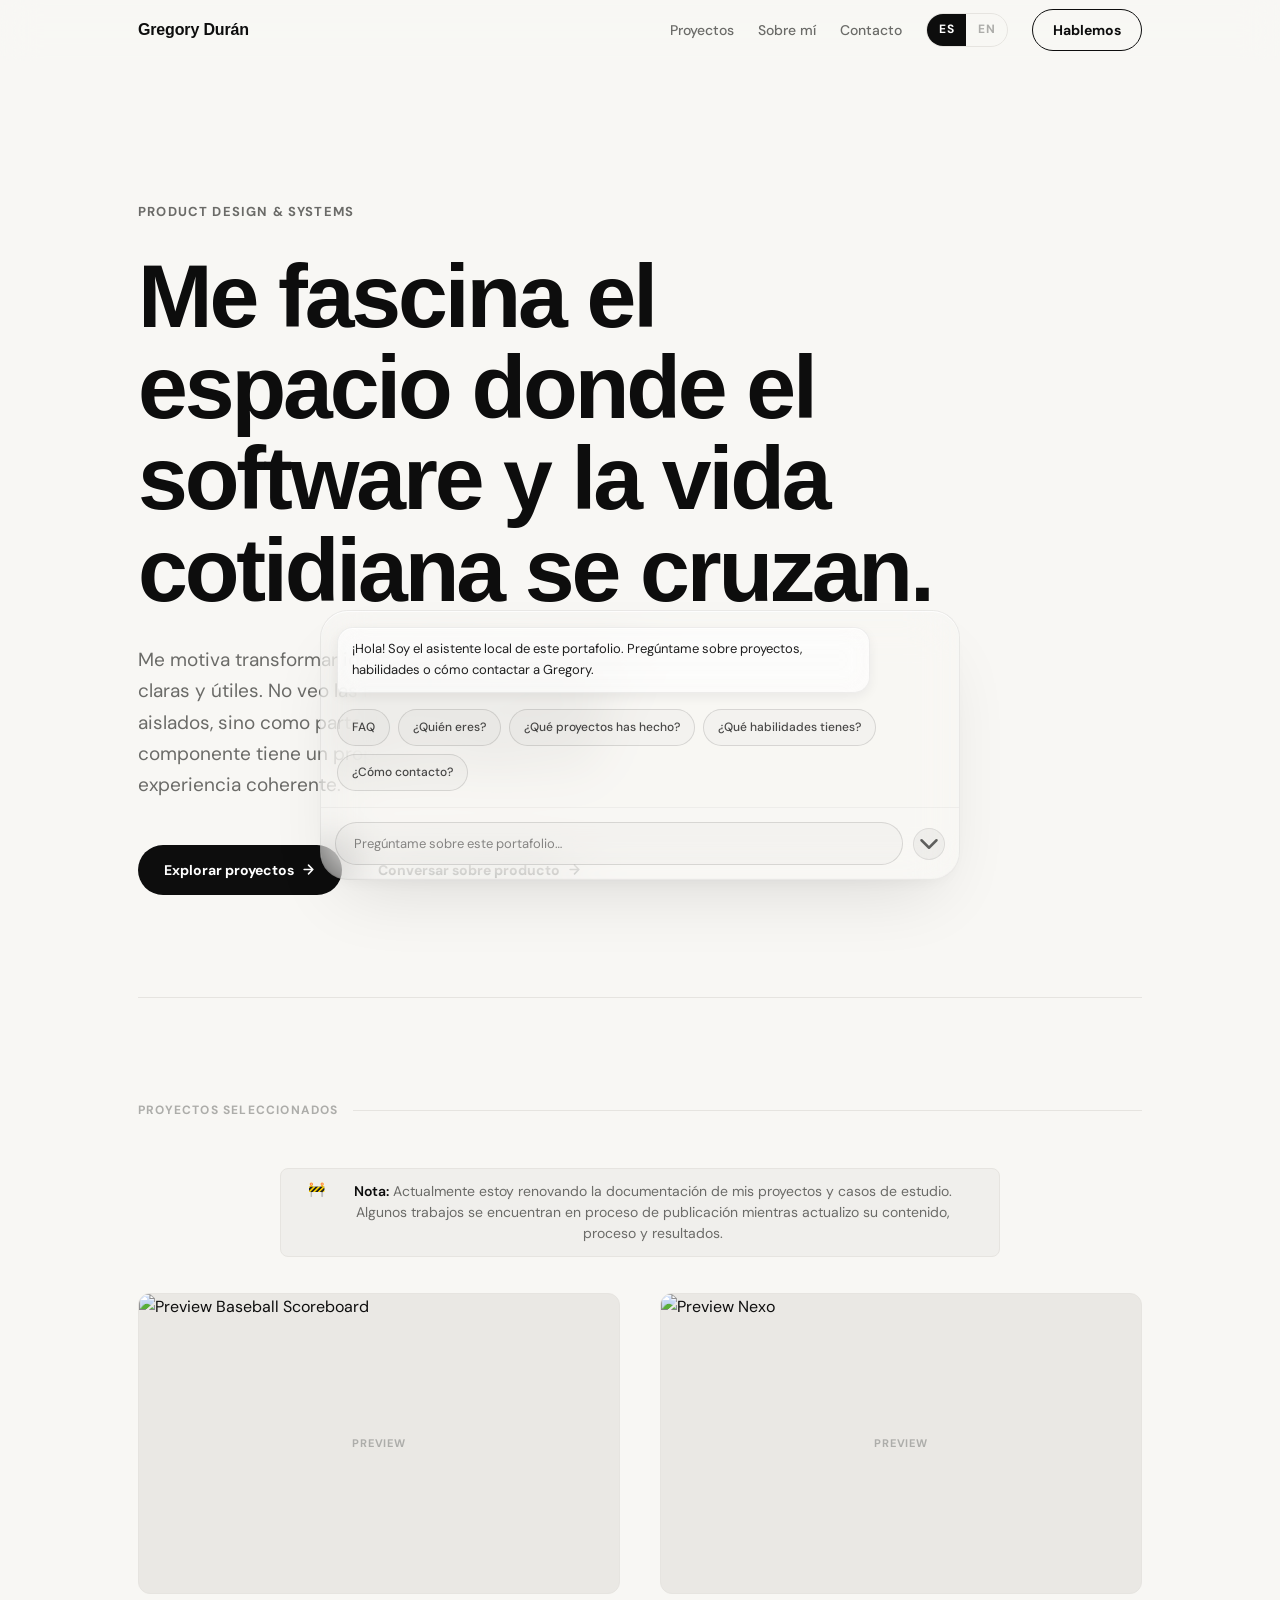
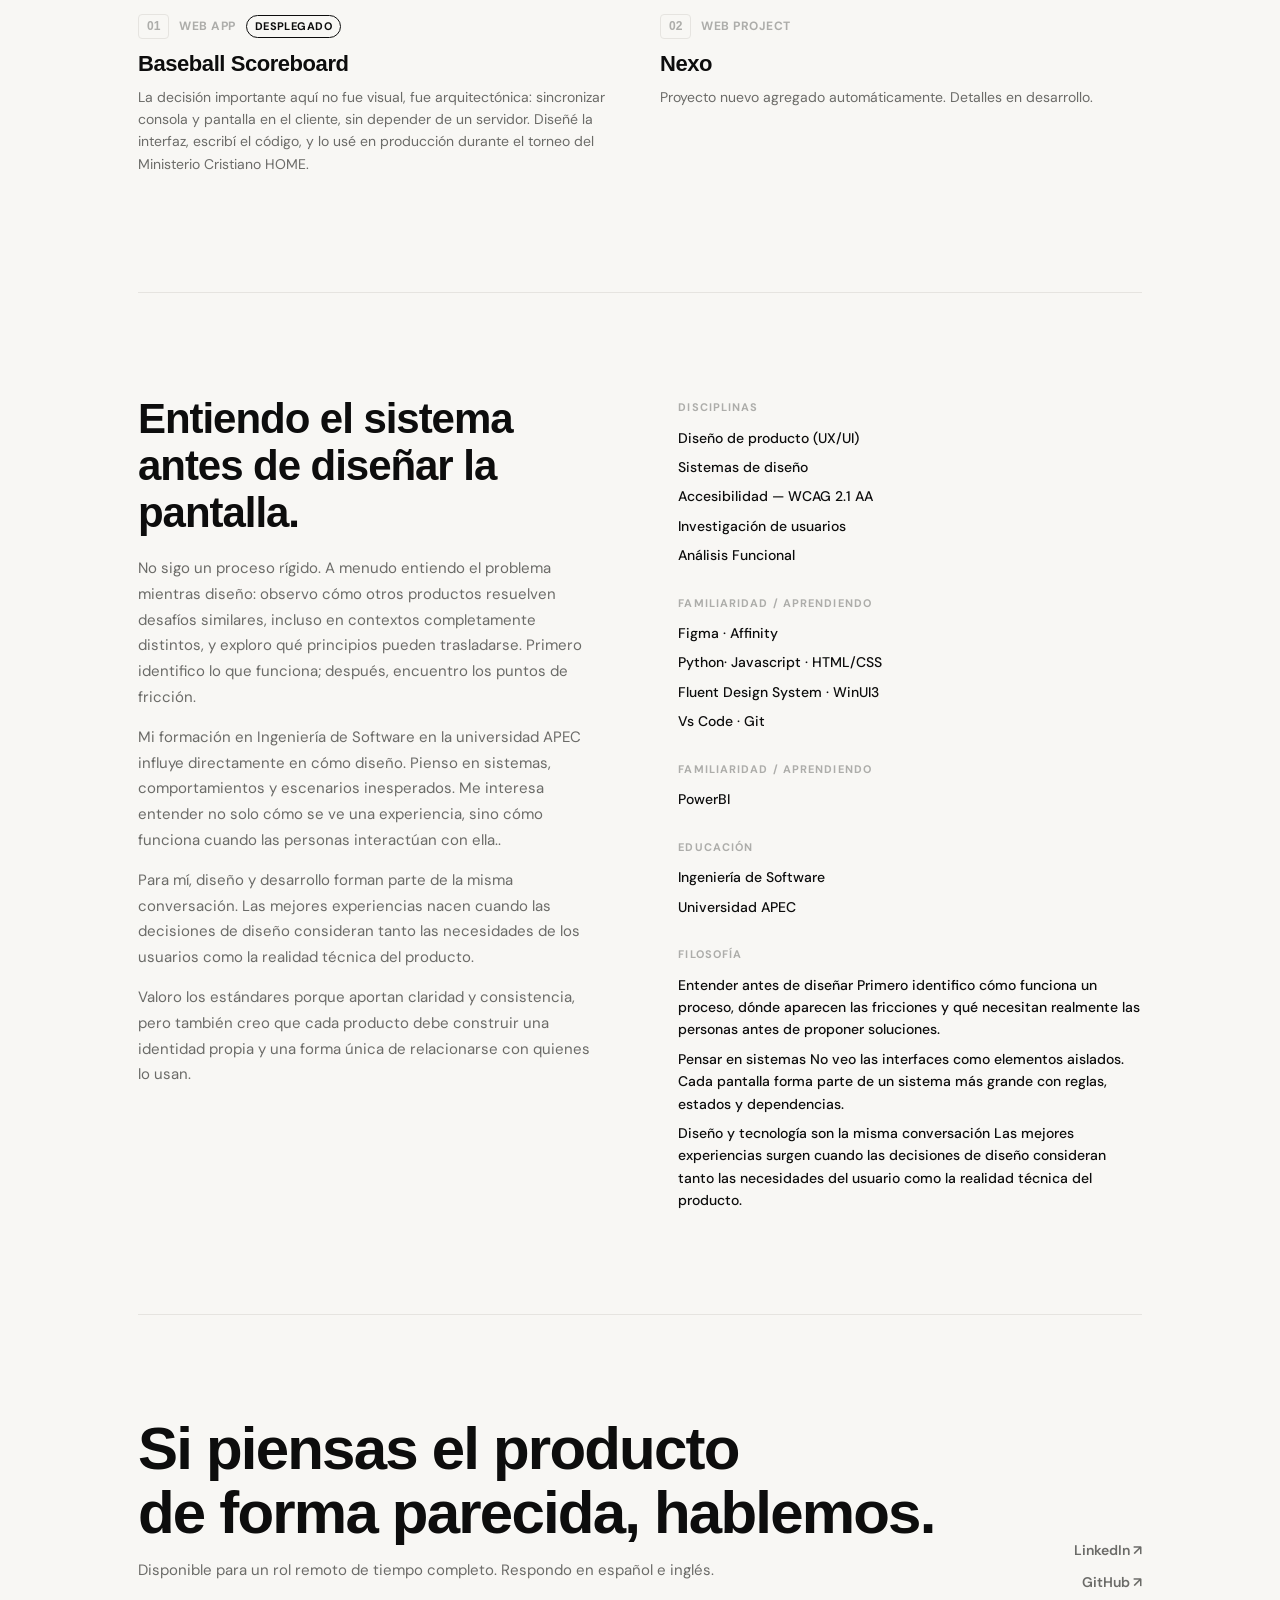
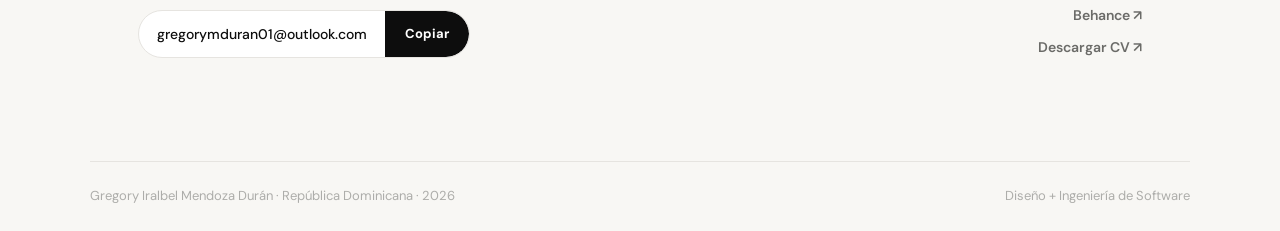
==== index.html @ b132752f "Add files via upload" ====
<!DOCTYPE html>
<html lang="es">

<head>
  <meta charset="UTF-8">
  <meta name="viewport" content="width=device-width, initial-scale=1.0">
  <title>Gregory Durán — Product Designer</title>
  <meta name="description"
    content="Product Designer con formación en Ingeniería de Software. Diseño aplicando lógica de ingeniería.">
  <link rel="preconnect" href="https://fonts.googleapis.com">
  <link rel="preconnect" href="https://fonts.gstatic.com" crossorigin>
  <link href="https://fonts.googleapis.com/css2?family=DM+Sans:wght@400;500&display=swap" rel="stylesheet">
  <link rel="stylesheet" href="https://api.fontshare.com/v2/css?f[]=satoshi@400,700,800,900&display=swap">
  <style>
    *,
    *::before,
    *::after {
      box-sizing: border-box;
      margin: 0;
      padding: 0
    }

    html {
      scroll-behavior: smooth
    }

    img,
    svg {
      display: block;
      max-width: 100%
    }

    button {
      font: inherit;
      cursor: pointer;
      background: none;
      border: none
    }

    a {
      color: inherit;
      text-decoration: none
    }

    ul {
      list-style: none
    }

    @media(prefers-reduced-motion:reduce) {
      * {
        animation-duration: .01ms !important;
        transition-duration: .01ms !important
      }

      html {
        scroll-behavior: auto
      }
    }

    :root {
      --bg: #F8F7F4;
      --surface: #FFFFFF;
      --ink: #0D0D0D;
      --ink-2: #6B6B68;
      --ink-3: #ADADAA;
      --line: #E6E4E0;
      --ease: 240ms cubic-bezier(.16, 1, .3, 1);
    }

    body {
      background: var(--bg);
      color: var(--ink);
      font-family: 'DM Sans', sans-serif;
      font-size: 16px;
      line-height: 1.6;
      -webkit-font-smoothing: antialiased;
    }

    .g {
      max-width: 1100px;
      margin: 0 auto;
      padding: 0 48px
    }

    @media(max-width:860px) {
      .g {
        padding: 0 28px
      }
    }

    @media(max-width:540px) {
      .g {
        padding: 0 20px
      }
    }

    .skip {
      position: absolute;
      left: -999px;
      top: 0;
      background: var(--ink);
      color: #fff;
      padding: 12px 20px;
      font-weight: 700;
      z-index: 200
    }

    .skip:focus {
      left: 0
    }

    a:focus-visible,
    button:focus-visible {
      outline: 2px solid var(--ink);
      outline-offset: 3px;
      border-radius: 4px
    }

    /* ── Nav ─────────────────────────────── */
    .nav {
      position: sticky;
      top: 0;
      z-index: 100;
      border-bottom: 1px solid transparent;
      background: rgba(248, 247, 244, .88);
      backdrop-filter: blur(18px);
      -webkit-backdrop-filter: blur(18px);
      transition: border-color var(--ease);
    }

    .nav.is-scrolled {
      border-color: var(--line)
    }

    .nav-row {
      height: 60px;
      display: flex;
      align-items: center;
      justify-content: space-between
    }

    .nav-name {
      font-family: 'Satoshi', sans-serif;
      font-weight: 900;
      font-size: 16px;
      letter-spacing: -.01em
    }

    .nav-right {
      display: flex;
      align-items: center;
      gap: 24px
    }

    .nav-links {
      display: flex;
      gap: 24px
    }

    .nav-links a {
      font-size: 14px;
      font-weight: 500;
      color: var(--ink-2);
      transition: color var(--ease)
    }

    .nav-links a:hover {
      color: var(--ink)
    }

    /* Lang toggle */
    .lang-toggle {
      display: flex;
      align-items: center;
      border: 1.5px solid var(--line);
      border-radius: 99px;
      overflow: hidden;
      height: 34px;
      flex-shrink: 0;
    }

    .lang-toggle button {
      height: 100%;
      padding: 0 12px;
      font-size: 12px;
      font-weight: 700;
      letter-spacing: .04em;
      color: var(--ink-3);
      transition: background var(--ease), color var(--ease);
      border-radius: 0;
    }

    .lang-toggle button.active {
      background: var(--ink);
      color: #fff;
    }

    .lang-toggle button:not(.active):hover {
      color: var(--ink)
    }

    .nav-contact {
      font-size: 14px;
      font-weight: 700;
      padding: 9px 20px;
      border: 1.5px solid var(--ink);
      border-radius: 99px;
      transition: background var(--ease), color var(--ease);
      white-space: nowrap;
    }

    .nav-contact:hover {
      background: var(--ink);
      color: #fff
    }

    .nav-burger {
      display: none;
      width: 40px;
      height: 40px;
      align-items: center;
      justify-content: center;
      border-radius: 8px
    }

    .m-menu {
      display: none;
      position: fixed;
      inset: 60px 0 0;
      background: var(--bg);
      z-index: 99;
      padding: 32px 20px
    }

    .m-menu.open {
      display: block
    }

    .m-menu a {
      display: block;
      font-family: 'Satoshi', sans-serif;
      font-size: 28px;
      font-weight: 800;
      padding: 14px 0;
      border-bottom: 1px solid var(--line);
      color: var(--ink)
    }

    .m-menu .nav-contact {
      display: inline-flex;
      margin-top: 28px;
      font-size: 15px;
      padding: 13px 28px
    }

    .m-menu .lang-toggle {
      margin-top: 24px;
      height: 42px
    }

    .m-menu .lang-toggle button {
      font-size: 14px;
      padding: 0 18px
    }

    @media(max-width:680px) {

      .nav-links,
      .nav-contact {
        display: none
      }

      .nav-right .lang-toggle {
        display: none
      }

      .nav-burger {
        display: flex
      }
    }

    /* ── Hero ─────────────────────────────── */
    .hero {
      padding: clamp(72px, 11vw, 148px) 0 clamp(56px, 8vw, 112px);
      border-bottom: 1px solid var(--line)
    }

    .hero-tag {
      font-size: 13px;
      font-weight: 700;
      letter-spacing: .09em;
      text-transform: uppercase;
      color: var(--ink-2);
      margin-bottom: 28px
    }

    .portfolio-note {
      display: flex;
      align-items: flex-start;
      justify-content: center;
      gap: 8px;
      width: min(100%, 720px);
      margin: 28px auto 36px;
      padding: 12px 14px;
      border: 1px solid var(--line);
      border-radius: 8px;
      background: rgba(13, 13, 13, 0.03);
      color: var(--ink-2);
      font-size: 14px;
      line-height: 1.5;
      text-align: center;
    }

    .portfolio-note .note-icon {
      flex-shrink: 0;
      margin-top: 1px;
      line-height: 1;
    }

    .portfolio-note > span:last-child {
      max-width: 640px;
    }

    .portfolio-note strong {
      font-weight: 600;
      color: var(--ink);
    }

    .hero h1 {
      font-family: 'Satoshi', sans-serif;
      font-size: clamp(44px, 7vw, 92px);
      font-weight: 900;
      letter-spacing: -.035em;
      line-height: 1.02;
      max-width: 16ch;
      margin-bottom: 28px;
    }

    .hero-desc {
      font-size: clamp(16px, 1.7vw, 19px);
      color: var(--ink-2);
      max-width: 520px;
      line-height: 1.65;
      margin-bottom: 44px
    }

    .hero-btns {
      display: flex;
      gap: 14px;
      flex-wrap: wrap;
      align-items: center
    }

    .btn-fill {
      display: inline-flex;
      align-items: center;
      gap: 7px;
      height: 50px;
      padding: 0 26px;
      border-radius: 99px;
      background: var(--ink);
      color: #fff;
      font-weight: 700;
      font-size: 14px;
      transition: opacity var(--ease), transform var(--ease);
    }

    .btn-fill:hover {
      opacity: .82;
      transform: translateY(-1px)
    }

    .btn-line {
      display: inline-flex;
      align-items: center;
      gap: 7px;
      height: 50px;
      padding: 0 22px;
      border-radius: 99px;
      font-weight: 700;
      font-size: 14px;
      color: var(--ink-2);
      transition: color var(--ease);
    }

    .btn-line svg {
      transition: transform var(--ease)
    }

    .btn-line:hover {
      color: var(--ink)
    }

    .btn-line:hover svg {
      transform: translateX(3px)
    }

    /* ── Work ─────────────────────────────── */
    .work {
      padding: clamp(56px, 8vw, 112px) 0
    }

    .row-label {
      font-size: 12px;
      font-weight: 700;
      letter-spacing: .1em;
      text-transform: uppercase;
      color: var(--ink-3);
      margin-bottom: 48px;
      display: flex;
      align-items: center;
      gap: 14px;
    }

    .row-label::after {
      content: '';
      flex: 1;
      height: 1px;
      background: var(--line)
    }

    .work-grid {
      display: grid;
      grid-template-columns: repeat(2, 1fr);
      gap: 64px 40px
    }

    @media(max-width:768px) {
      .work-grid {
        grid-template-columns: 1fr;
        gap: 48px
      }
    }

    .proj {
      display: flex;
      flex-direction: column;
      cursor: pointer;
      position: relative
    }

    .proj-link {
      position: absolute;
      inset: 0;
      z-index: 3
    }

    .proj-link:focus-visible {
      outline: 2px solid var(--ink);
      outline-offset: 2px;
      border-radius: 14px
    }

    .proj-img {
      width: 100%;
      aspect-ratio: 16/10;
      border-radius: 12px;
      overflow: hidden;
      background: #EAE8E4;
      border: 1px solid var(--line);
      margin-bottom: 20px;
      transition: transform var(--ease), box-shadow var(--ease);
      position: relative;
    }

    .proj-img img {
      width: 100%;
      height: 100%;
      object-fit: cover;
      transition: transform var(--ease)
    }

    .proj-img::after {
      content: 'Preview';
      position: absolute;
      inset: 0;
      display: flex;
      align-items: center;
      justify-content: center;
      font-size: 11px;
      font-weight: 700;
      letter-spacing: .08em;
      text-transform: uppercase;
      color: var(--ink-3);
      pointer-events: none;
    }

    .proj-img:has(img[src]:not([src=""]))::after {
      display: none
    }

    .proj:hover .proj-img {
      transform: translateY(-6px);
      box-shadow: 0 20px 38px -10px rgba(13, 13, 13, .12)
    }

    .proj:hover .proj-img img {
      transform: scale(1.03)
    }

    .proj:hover .proj-name {
      text-decoration: underline;
      text-underline-offset: 4px
    }

    .proj-body {
      width: 100%
    }

    .proj-meta {
      display: flex;
      align-items: center;
      gap: 10px;
      margin-bottom: 12px;
      flex-wrap: wrap
    }

    .proj-num {
      font-family: 'Satoshi', sans-serif;
      font-size: 12px;
      font-weight: 700;
      color: var(--ink-3);
      border: 1px solid var(--line);
      padding: 2px 8px;
      border-radius: 4px
    }

    .proj-type {
      font-size: 12px;
      font-weight: 700;
      letter-spacing: .04em;
      text-transform: uppercase;
      color: var(--ink-3)
    }

    .proj-status {
      font-size: 11px;
      font-weight: 700;
      letter-spacing: .04em;
      text-transform: uppercase;
      padding: 2px 8px;
      border-radius: 99px;
      border: 1px solid var(--line);
      color: var(--ink-2)
    }

    .proj-status.live {
      border-color: currentColor;
      color: var(--ink)
    }

    .proj-name {
      font-family: 'Satoshi', sans-serif;
      font-size: 22px;
      font-weight: 800;
      letter-spacing: -.02em;
      line-height: 1.2;
      color: var(--ink);
      margin-bottom: 8px;
      transition: color var(--ease)
    }

    .proj-desc {
      font-size: 14px;
      color: var(--ink-2);
      line-height: 1.6;
      margin-bottom: 14px
    }

    .proj-kpi {
      display: flex;
      gap: 10px;
      flex-wrap: wrap
    }

    .proj-kpi span {
      font-size: 12px;
      font-weight: 700;
      color: var(--ink);
      background: var(--surface);
      padding: 4px 10px;
      border-radius: 6px;
      border: 1px solid var(--line)
    }

    /* ── About ────────────────────────────── */
    .about {
      padding: clamp(56px, 8vw, 112px) 0;
      border-top: 1px solid var(--line)
    }

    .about-grid {
      display: grid;
      grid-template-columns: 1fr 1fr;
      gap: clamp(40px, 6vw, 88px);
      align-items: start
    }

    @media(max-width:720px) {
      .about-grid {
        grid-template-columns: 1fr
      }
    }

    .about-left h2 {
      font-family: 'Satoshi', sans-serif;
      font-size: clamp(26px, 3.6vw, 42px);
      font-weight: 900;
      letter-spacing: -.025em;
      line-height: 1.12;
      margin-bottom: 20px
    }

    .about-left p {
      font-size: 15px;
      color: var(--ink-2);
      line-height: 1.72;
      margin-bottom: 14px
    }

    .about-left p:last-child {
      margin-bottom: 0
    }

    .about-right {
      display: flex;
      flex-direction: column;
      gap: 28px;
      padding-top: 4px
    }

    .cred h3 {
      font-size: 11px;
      font-weight: 700;
      letter-spacing: .1em;
      text-transform: uppercase;
      color: var(--ink-3);
      margin-bottom: 10px
    }

    .cred ul {
      display: flex;
      flex-direction: column;
      gap: 7px
    }

    .cred li {
      font-size: 14px;
      font-weight: 500;
      color: var(--ink)
    }

    /* ── Contact ──────────────────────────── */
    .contact {
      padding: clamp(56px, 8vw, 112px) 0;
      border-top: 1px solid var(--line)
    }

    .contact-grid {
      display: grid;
      grid-template-columns: 1fr auto;
      align-items: end;
      gap: 40px
    }

    @media(max-width:680px) {
      .contact-grid {
        grid-template-columns: 1fr
      }
    }

    .contact h2 {
      font-family: 'Satoshi', sans-serif;
      font-size: clamp(30px, 4.8vw, 60px);
      font-weight: 900;
      letter-spacing: -.03em;
      line-height: 1.06;
      margin-bottom: 14px
    }

    .contact-sub {
      font-size: 15px;
      color: var(--ink-2);
      margin-bottom: 28px
    }

    .email-copy {
      display: inline-flex;
      align-items: center;
      border: 1.5px solid var(--line);
      border-radius: 99px;
      background: var(--surface);
      overflow: hidden
    }

    .email-copy span {
      padding: 0 18px;
      font-size: 14px;
      font-weight: 500;
      color: var(--ink);
      white-space: nowrap
    }

    .email-copy button {
      height: 46px;
      padding: 0 20px;
      background: var(--ink);
      color: #fff;
      font-size: 13px;
      font-weight: 700;
      border-radius: 0 99px 99px 0;
      transition: opacity var(--ease);
      white-space: nowrap
    }

    .email-copy button:hover {
      opacity: .8
    }

    .social-col {
      display: flex;
      flex-direction: column;
      align-items: flex-end;
      gap: 10px
    }

    @media(max-width:680px) {
      .social-col {
        flex-direction: row;
        align-items: flex-start;
        flex-wrap: wrap;
        gap: 16px
      }
    }

    .social-col a {
      font-size: 14px;
      font-weight: 600;
      color: var(--ink-2);
      transition: color var(--ease)
    }

    .social-col a:hover {
      color: var(--ink)
    }

    /* ── Footer ───────────────────────────── */
    .footer {
      border-top: 1px solid var(--line);
      padding: 24px 0;
      display: flex;
      justify-content: space-between;
      align-items: center;
      flex-wrap: wrap;
      gap: 8px
    }

    .footer span {
      font-size: 13px;
      color: var(--ink-3)
    }

    /* ── Scroll offset ────────────────────── */
    #work,
    #about,
    #contact {
      scroll-margin-top: 72px
    }

    /* ── Reveal ───────────────────────────── */
    .rv {
      opacity: 0;
      transform: translateY(14px);
      transition: opacity 520ms ease, transform 520ms ease
    }

    .rv.in {
      opacity: 1;
      transform: none
    }

    @media(prefers-reduced-motion:reduce) {
      .rv {
        opacity: 1;
        transform: none
      }
    }
  </style>
</head>

<body>

  <a href="#main" class="skip" data-i18n="skip">Saltar al contenido</a>

  <!-- NAV -->
  <header class="nav" id="siteNav">
    <div class="g nav-row">
      <a href="#" class="nav-name">Gregory Durán</a>
      <div class="nav-right">
        <nav class="nav-links" aria-label="Principal">
          <a href="#work" data-i18n="nav-work">Proyectos</a>
          <a href="#about" data-i18n="nav-about">Sobre mí</a>
          <a href="#contact" data-i18n="nav-contact-link">Contacto</a>
        </nav>
        <div class="lang-toggle" role="group" aria-label="Idioma / Language">
          <button id="btnEs" class="active" onclick="setLang('es')">ES</button>
          <button id="btnEn" onclick="setLang('en')">EN</button>
        </div>
        <a href="#contact" class="nav-contact" data-i18n="nav-cta">Hablemos</a>
      </div>
      <button class="nav-burger" id="navBurger" aria-label="Abrir menú" aria-expanded="false">
        <svg width="22" height="22" viewBox="0 0 24 24" fill="none" stroke="currentColor" stroke-width="2"
          stroke-linecap="round" aria-hidden="true">
          <line x1="3" y1="6" x2="21" y2="6" />
          <line x1="3" y1="12" x2="21" y2="12" />
          <line x1="3" y1="18" x2="21" y2="18" />
        </svg>
      </button>
    </div>
  </header>

  <nav class="m-menu" id="mMenu" aria-label="Menú móvil">
    <a href="#work" data-i18n="nav-work">Proyectos</a>
    <a href="#about" data-i18n="nav-about">Sobre mí</a>
    <a href="#contact" data-i18n="nav-contact-link">Contacto</a>
    <a href="#contact" class="nav-contact" data-i18n="nav-cta">Hablemos</a>
    <div class="lang-toggle" role="group" aria-label="Idioma / Language" style="margin-top:24px;height:42px">
      <button id="btnEsM" class="active" onclick="setLang('es')">ES</button>
      <button id="btnEnM" onclick="setLang('en')">EN</button>
    </div>
  </nav>

  <main id="main">

    <!-- HERO -->
    <div class="g">
      <section class="hero">
        <p class="hero-tag rv" data-i18n="hero-tag">Product Design & Systems</p>
        <h1 class="rv" data-i18n="hero-h1">Me fascina el espacio donde el software y la vida cotidiana se cruzan.</h1>
        <p class="hero-desc rv" data-i18n="hero-desc">Me motiva transformar ideas complejas en experiencias claras y útiles.
          No veo las interfaces como elementos aislados, sino como parte de un sistema donde cada componente tiene un propósito y 
          contribuye a una experiencia coherente.</p>
        <div class="hero-btns rv">
          <a href="#work" class="btn-fill">
            <span data-i18n="hero-btn1">Explorar proyectos</span>
            <svg width="15" height="15" viewBox="0 0 24 24" fill="none" stroke="currentColor" stroke-width="2.5"
              stroke-linecap="round" stroke-linejoin="round" aria-hidden="true">
              <path d="M5 12h14M12 5l7 7-7 7" />
            </svg>
          </a>
          <a href="#contact" class="btn-line">
            <span data-i18n="hero-btn2">Conversar sobre producto</span>
            <svg width="15" height="15" viewBox="0 0 24 24" fill="none" stroke="currentColor" stroke-width="2.5"
              stroke-linecap="round" stroke-linejoin="round" aria-hidden="true">
              <path d="M5 12h14M12 5l7 7-7 7" />
            </svg>
          </a>
        </div>
      </section>
    </div>

    <!-- WORK -->
    <div class="g">
      <section class="work" id="work">
        <p class="row-label" data-i18n="work-label">Proyectos seleccionados</p>

        <div class="portfolio-note rv" role="note">
          <span class="note-icon" aria-hidden="true">🚧</span>
          <span><strong>Nota:</strong> Actualmente estoy renovando la documentación de mis proyectos y casos de estudio. Algunos trabajos se encuentran en proceso de publicación mientras actualizo su contenido, proceso y resultados.</span>
        </div>

        <div class="work-grid" role="list">
          <!-- PROJECTS:START -->
          <!-- 01 Baseball Scoreboard -->
          <div class="proj rv" role="listitem">
            <a href="proyectos/baseball-scoreboard.html" class="proj-link" data-i18n-aria="proj01-aria" aria-label="Baseball Scoreboard — Ver caso de estudio"></a>
            <div class="proj-img">
              <!-- REEMPLAZAR: sube tu screenshot a assets/img/baseball-scoreboard/cover.jpg y descomenta -->
              <img src="" alt="Preview Baseball Scoreboard">
              <!-- <img src="assets/img/baseball-scoreboard/cover.jpg" alt="Preview Baseball Scoreboard"> -->
            </div>
            <div class="proj-body">
              <div class="proj-meta">
                <span class="proj-num">01</span>
                <span class="proj-type" data-i18n="proj01-type">Web App</span>
                <span class="proj-status live" data-i18n="status-live">Desplegado</span>
              </div>
              <p class="proj-name" data-i18n="proj01-name">Baseball Scoreboard</p>
              <p class="proj-desc" data-i18n="proj01-desc">La decisión importante aquí no fue visual, fue arquitectónica: sincronizar consola y pantalla en el cliente, sin depender de un servidor. Diseñé la interfaz, escribí el código, y lo usé en producción durante el torneo del Ministerio Cristiano HOME.</p>
            </div>
          </div>

          <!-- 02 Nexo -->
          <div class="proj rv" role="listitem">
            <a href="proyectos/nexo.html" class="proj-link" data-i18n-aria="proj02-aria" aria-label="Nexo — Ver caso de estudio"></a>
            <div class="proj-img">
              <img src="" alt="Preview Nexo">
            </div>
            <div class="proj-body">
              <div class="proj-meta">
                <span class="proj-num">02</span>
                <span class="proj-type" data-i18n="proj02-type">Web Project</span>
              </div>
              <p class="proj-name" data-i18n="proj02-name">Nexo</p>
              <p class="proj-desc" data-i18n="proj02-desc">Proyecto nuevo agregado automáticamente. Detalles en desarrollo.</p>
            </div>
          </div>
          <!-- PROJECTS:END -->

        </div>
      </section>
    </div>

    <!-- ABOUT -->
    <div class="g">
      <section class="about" id="about">
        <div class="about-grid">
          <div class="about-left rv">
            <h2 data-i18n="about-h2">Entiendo el sistema antes de diseñar la pantalla.</h2>
            <p data-i18n="about-p0">No sigo un proceso rígido. A menudo entiendo el problema mientras diseño: observo cómo otros productos resuelven desafíos similares, incluso en contextos completamente distintos, y exploro qué principios pueden trasladarse. Primero identifico lo que funciona; después, encuentro los puntos de fricción.</p>
            <p data-i18n="about-p1">Mi formación en Ingeniería de Software en la universidad APEC influye directamente en cómo diseño. Pienso en sistemas, comportamientos y escenarios inesperados. Me interesa entender no solo cómo se ve una experiencia, sino cómo funciona cuando las personas interactúan con ella..</p>
            <p data-i18n="about-p2">Para mí, diseño y desarrollo forman parte de la misma conversación. Las mejores experiencias nacen cuando las decisiones de diseño consideran tanto las necesidades de los usuarios como la realidad técnica del producto.</p>
            <p data-i18n="about-p3">Valoro los estándares porque aportan claridad y consistencia, pero también creo que cada producto debe construir una identidad propia y una forma única de relacionarse con quienes lo usan.</p>
          </div>
          <div class="about-right rv">
            <div class="cred">
              <h3 data-i18n="cred-disc-title">Disciplinas</h3>
              <ul>
                <li data-i18n="cred-disc-1">Diseño de producto (UX/UI)</li>
                <li data-i18n="cred-disc-2">Sistemas de diseño</li>
                <li data-i18n="cred-disc-3">Accesibilidad — WCAG 2.1 AA</li>
                <li data-i18n="cred-disc-4">Investigación de usuarios</li>
                 <li data-i18n="cred-disc-5"> Análisis Funcional</li>
              </ul>
            </div>
            <div class="cred">
              <h3 data-i18n="cred-stack-title">Stack</h3>
              <ul>
                <li>Figma · Affinity</li>
                <li>Python· Javascript · HTML/CSS</li>
                <li>Fluent Design System · WinUI3</li>
                <li>Vs Code · Git </li>
              </ul>
            </div>
            <div class="cred">
              <h3 data-i18n="cred-stack-title">Familiaridad / Aprendiendo</h3>
              <ul>
                <li>PowerBI</li>
              </ul>
            </div>
            <div class="cred">
              <h3 data-i18n="cred-edu-title">Educación</h3>
              <ul>
                <li data-i18n="cred-edu-1">Ingeniería de Software</li>
                <li>Universidad APEC</li>
              </ul>
            </div>
            <div class="cred">
              <h3 data-i18n="cred-lang-title">Filosofía</h3>
              <ul>
                <li data-i18n="cred-lang-1">Entender antes de diseñar
 Primero identifico cómo funciona un proceso, dónde aparecen las fricciones y qué necesitan realmente las personas antes de proponer soluciones.</li>
                <li data-i18n="cred-lang-2">Pensar en sistemas
 No veo las interfaces como elementos aislados. Cada pantalla forma parte de un sistema más grande con reglas, estados y dependencias.</li>
   <li data-i18n="cred-lang-3"> Diseño y tecnología son la misma conversación
 Las mejores experiencias surgen cuando las decisiones de diseño consideran tanto las necesidades del usuario como la realidad técnica del producto.</li>
              </ul>
            </div>
          </div>
        </div>
      </section>
    </div>

    <!-- CONTACT -->
    <div class="g">
      <section class="contact" id="contact">
        <div class="contact-grid">
          <div class="rv">
            <h2 data-i18n-html="contact-h2">Si piensas el producto<br>de forma parecida, hablemos.</h2>
            <p class="contact-sub" data-i18n="contact-sub">Disponible para un rol remoto de tiempo completo. Respondo en
              español e inglés.</p>
            <div class="email-copy">
              <span id="emailAddr">gregorymduran01@outlook.com</span>
              <button id="copyBtn" data-i18n="copy-btn" aria-label="Copiar correo electrónico">Copiar</button>
            </div>
          </div>
          <div class="social-col rv">
            <a href="https://www.linkedin.com/in/gregory-iralbel-mendoza-duran" target="_blank" rel="noopener">LinkedIn
              ↗</a>
            <a href="#" target="_blank" rel="noopener">GitHub ↗</a>
            <a href="#" target="_blank" rel="noopener">Behance ↗</a>
            <a href="assets/cv/gregory-duran-cv.pdf" target="_blank" rel="noopener" data-i18n="cv-link">Descargar CV
              ↗</a>
          </div>
        </div>
      </section>
    </div>

  </main>

  <footer class="g footer">
    <span data-i18n="footer-left">Gregory Iralbel Mendoza Durán · República Dominicana · 2026</span>
    <span data-i18n="footer-right">Diseño + Ingeniería de Software</span>
  </footer>

  <script>
    (function () {

      /* ── Traducciones ──────────────────── */
      var t = {
        es: {
        'about-h2': 'Entiendo el sistema antes de diseñar la pantalla.',
        'about-p0': 'No sigo un proceso fijo. Muchas veces entiendo el problema mientras ya estoy diseñando: comparo productos de industrias que no tienen relación entre sí y pruebo si una solución de un contexto funciona en otro. Primero identifico qué funciona en una interfaz existente; después busco la fricción.',
        'about-p1': 'Estudié Ingeniería de Software en Universidad APEC. No es solo un dato de fondo — es la lente con la que veo cada proyecto. Cuando diseño pienso en componentes, en estados, en escalabilidad, en qué ocurre cuando alguien hace algo que nadie anticipó.',
        'about-p2': 'Mientras diseño también pienso en cómo se desarrolla. No separo las dos cosas. Una interfaz que ignora sus restricciones técnicas es solo un dibujo.',
        'about-p3': 'Me interesan los estándares, pero no cuando hacen que todos los productos se sientan iguales. Cada producto debería desarrollar su propia personalidad.',
        'contact-h2': 'Si piensas el producto<br>de forma parecida, hablemos.',
        'contact-sub': 'Disponible para un rol remoto de tiempo completo. Respondo en español e inglés.',
        'copy-btn': 'Copiar',
        'cred-disc-1': 'Diseño de producto (UX/UI)',
        'cred-disc-2': 'Sistemas de diseño',
        'cred-disc-3': 'Accesibilidad — WCAG 2.1 AA',
        'cred-disc-4': 'Investigación de usuarios',
        'cred-disc-title': 'Disciplinas',
        'cred-edu-1': 'Ingeniería de Software',
        'cred-edu-title': 'Educación',
        'cred-lang-1': 'Entender por qué se tomó una decisión antes de cambiarla.',
        'cred-lang-2': 'Adaptar el proceso al proyecto, no el proyecto al proceso.',
        'cred-lang-title': 'Filosofía',
        'cred-stack-title': 'Stack',
        'cv-link': 'Descargar CV ↗',
        'footer-left': 'Gregory Iralbel Mendoza Durán · República Dominicana · 2026',
        'footer-right': 'Diseño + Ingeniería de Software',
        'hero-btn1': 'Explorar proyectos',
        'hero-btn2': 'Conversar sobre producto',
        'hero-desc': 'No empecé pensando en interfaces, sino en cómo evolucionan los sistemas operativos, cómo se automatizan los entornos y cómo las personas interactúan con la tecnología. No diseño pantallas aisladas; construyo sistemas donde cada componente tiene propósito y el todo se sostiene.',
        'hero-h1': 'Me fascina dónde la lógica del software encuentra la vida cotidiana.',
        'hero-tag': 'Product Design & Systems',
        'nav-about': 'Sobre mí',
        'nav-contact-link': 'Contacto',
        'nav-cta': 'Hablemos',
        'nav-work': 'Proyectos',
        'proj01-aria': 'Baseball Scoreboard — Ver caso de estudio',
        'proj01-desc': 'La decisión importante aquí no fue visual, fue arquitectónica: sincronizar consola y pantalla en el cliente, sin depender de un servidor. Diseñé la interfaz, escribí el código, y lo usé en producción durante el torneo del Ministerio Cristiano HOME.',
        'proj01-name': 'Baseball Scoreboard',
        'proj01-type': 'Web App',
        'proj02-aria': 'Nexo — Ver caso de estudio',
        'proj02-desc': 'Proyecto nuevo agregado automáticamente. Detalles en desarrollo.',
        'proj02-name': 'Nexo',
        'proj02-type': 'Web Project',
        'proj1-aria': 'Baseball Scoreboard — Ver caso de estudio',
        'proj1-desc': 'La decisión importante aquí no fue visual, fue arquitectónica: sincronizar consola y pantalla en el cliente, sin depender de un servidor. Diseñé la interfaz, escribí el código, y lo usé en producción durante el torneo del Ministerio Cristiano HOME.',
        'proj1-kpi1': 'Sincronización <10 ms',
        'proj1-kpi2': 'Cero caídas offline',
        'proj2-aria': 'Jobs Hunter — Ver caso de estudio',
        'proj2-desc': 'Rediseño de una plataforma de búsqueda de empleo. Analicé competidores no para copiar patrones, sino para entender qué problema resolvía cada uno. Las comparativas antes/después se validaron con usuarios reales.',
        'proj3-aria': 'Pulse — Ver proceso de diseño',
        'proj3-desc': 'App de Windows 11 para freelancers creativos, aún en diseño. Está construida sobre Fluent Design System porque el SO resuelve la mayoría de la coherencia visual. El trabajo está en aprovechar eso, no en reinventar.',
        'skip': 'Saltar al contenido',
        'status-live': 'Desplegado',
        'status-wip': 'En diseño',
        'work-label': 'Proyectos seleccionados',
      },
        en: {
        'about-h2': 'I understand the system before designing the screen.',
        'about-p0': 'I don\'t follow a fixed process. I often understand the problem while I\'m already designing: I compare products from unrelated industries and test whether a solution from one context works in another. I look at what already works in an existing interface before I look for the friction.',
        'about-p1': 'I studied Software Engineering at Universidad APEC. It\'s not just background — it\'s the lens I look through for every project. When I design I think in components, states, scalability, and what happens when someone does something nobody anticipated.',
        'about-p2': 'While I design, I\'m also thinking about how it gets built. I don\'t separate the two. An interface that ignores its technical constraints is just a drawing.',
        'about-p3': 'I care about standards, but not when they make every product feel the same. Each product should develop its own personality.',
        'contact-h2': 'If you think about product<br>the same way, let\'s talk.',
        'contact-sub': 'Available for a full-time remote role. I reply in Spanish and English.',
        'copy-btn': 'Copy',
        'cred-disc-1': 'Product design (UX/UI)',
        'cred-disc-2': 'Design systems',
        'cred-disc-3': 'Accessibility — WCAG 2.1 AA',
        'cred-disc-4': 'User research',
        'cred-disc-title': 'Disciplines',
        'cred-edu-1': 'Software Engineering',
        'cred-edu-title': 'Education',
        'cred-lang-1': 'Understand why a decision was made before changing it.',
        'cred-lang-2': 'Adapt the process to the project, not the project to the process.',
        'cred-lang-title': 'Philosophy',
        'cred-stack-title': 'Stack',
        'cv-link': 'Download CV ↗',
        'footer-left': 'Gregory Iralbel Mendoza Durán · Dominican Republic · 2026',
        'footer-right': 'Design + Software Engineering',
        'hero-btn1': 'Explore projects',
        'hero-btn2': 'Talk about product',
        'hero-desc': 'I didn\'t start thinking about interfaces, but about how operating systems evolve, how environments automate, and how people interact with technology. I don\'t design isolated screens; I build systems where every component has purpose and the whole holds together.',
        'hero-h1': 'I\'m fascinated by where the logic of software meets everyday life.',
        'hero-tag': 'Product Design & Systems',
        'nav-about': 'About',
        'nav-contact-link': 'Contact',
        'nav-work': 'Work',
        'proj01-aria': 'Baseball Scoreboard — View case study',
        'proj01-desc': 'The important decision here wasn\'t visual, it was architectural: sync the operator console and projection screen on the client, without a server. I designed the interface, wrote the code, and used it in production during the Ministerio Cristiano HOME tournament.',
        'proj01-name': 'Baseball Scoreboard',
        'proj01-type': 'Web App',
        'proj02-aria': 'Nexo — View case study',
        'proj02-desc': 'New project added automatically. Details in development.',
        'proj02-name': 'Nexo',
        'proj02-type': 'Web Project',
        'proj1-aria': 'Baseball Scoreboard — View case study',
        'proj1-desc': 'The important decision here wasn\'t visual, it was architectural: sync the operator console and projection screen on the client, without a server. I designed the interface, wrote the code, and used it in production during the Ministerio Cristiano HOME tournament.',
        'proj1-kpi1': 'Sync <10 ms',
        'proj1-kpi2': 'Zero offline failures',
        'proj2-aria': 'Jobs Hunter — View case study',
        'proj2-desc': 'Redesign of a job search platform. I analyzed competitors not to copy patterns, but to understand what problem each one solved. Before/after comparisons were validated with real users.',
        'proj3-aria': 'Pulse — View design process',
        'proj3-desc': 'Windows 11 time tracking app for creative freelancers, still in design. Built on Fluent Design System because the OS solves most of the visual coherence. The work is leveraging that, not reinventing it.',
        'skip': 'Skip to content',
        'status-live': 'Deployed',
        'status-wip': 'In design',
        'work-label': 'Selected projects',
      }
      };

      var currentLang = null;

      function syncDefaultTranslations() {
        document.querySelectorAll('[data-i18n]').forEach(function (el) {
          var key = el.getAttribute('data-i18n');
          if (!key) return;
          t.es[key] = el.textContent;
          if (t.en[key] === undefined) t.en[key] = el.textContent;
        });

        document.querySelectorAll('[data-i18n-html]').forEach(function (el) {
          var key = el.getAttribute('data-i18n-html');
          if (!key) return;
          t.es[key] = el.innerHTML;
          if (t.en[key] === undefined) t.en[key] = el.innerHTML;
        });

        document.querySelectorAll('[data-i18n-aria]').forEach(function (el) {
          var key = el.getAttribute('data-i18n-aria');
          if (!key) return;
          var value = el.getAttribute('aria-label') || el.getAttribute('title') || '';
          if (!value) return;
          t.es[key] = value;
          if (t.en[key] === undefined) t.en[key] = value;
        });
      }

      window.setLang = function (lang) {
        if (lang === currentLang) return;
        currentLang = lang;

        /* html lang attr */
        document.documentElement.lang = lang;

        /* text nodes */
        document.querySelectorAll('[data-i18n]').forEach(function (el) {
          var key = el.getAttribute('data-i18n');
          if (t[lang][key] !== undefined) el.textContent = t[lang][key];
          else if (t.es[key] !== undefined) el.textContent = t.es[key];
        });

        /* innerHTML nodes (allow <br> etc.) */
        document.querySelectorAll('[data-i18n-html]').forEach(function (el) {
          var key = el.getAttribute('data-i18n-html');
          if (t[lang][key] !== undefined) el.innerHTML = t[lang][key];
          else if (t.es[key] !== undefined) el.innerHTML = t.es[key];
        });

        /* aria-labels */
        document.querySelectorAll('[data-i18n-aria]').forEach(function (el) {
          var key = el.getAttribute('data-i18n-aria');
          if (t[lang][key] !== undefined) el.setAttribute('aria-label', t[lang][key]);
          else if (t.es[key] !== undefined) el.setAttribute('aria-label', t.es[key]);
        });

        /* toggle button active states (desktop + mobile) */
        ['Es', 'En'].forEach(function (l) {
          var btnD = document.getElementById('btn' + l);
          var btnM = document.getElementById('btn' + l + 'M');
          var isActive = l.toLowerCase() === lang;
          if (btnD) btnD.classList.toggle('active', isActive);
          if (btnM) btnM.classList.toggle('active', isActive);
        });

        /* burger aria-label */
        var burger = document.getElementById('navBurger');
        if (burger) {
          burger.setAttribute('aria-label', lang === 'es' ? 'Abrir menú' : 'Open menu');
        }
      };

      /* ── Nav scrolled ──────────────────── */
      var nav = document.getElementById('siteNav');
      window.addEventListener('scroll', function () {
        nav.classList.toggle('is-scrolled', window.scrollY > 8);
      }, { passive: true });

      /* ── Mobile menu ───────────────────── */
      var burger = document.getElementById('navBurger');
      var menu = document.getElementById('mMenu');
      burger.addEventListener('click', function () {
        var open = menu.classList.toggle('open');
        burger.setAttribute('aria-expanded', String(open));
        burger.setAttribute('aria-label', open
          ? (currentLang === 'es' ? 'Cerrar menú' : 'Close menu')
          : (currentLang === 'es' ? 'Abrir menú' : 'Open menu'));
      });
      menu.querySelectorAll('a').forEach(function (a) {
        a.addEventListener('click', function () {
          menu.classList.remove('open');
          burger.setAttribute('aria-expanded', 'false');
        });
      });

      /* ── Copy email ────────────────────── */
      var copyBtn = document.getElementById('copyBtn');
      var addr = document.getElementById('emailAddr').textContent;
      copyBtn.addEventListener('click', function () {
        var done = function () {
          copyBtn.textContent = currentLang === 'es' ? 'Copiado ✓' : 'Copied ✓';
          setTimeout(function () {
            copyBtn.textContent = t[currentLang]['copy-btn'];
          }, 2000);
        };
        if (navigator.clipboard) { navigator.clipboard.writeText(addr).then(done).catch(done); }
        else { done(); }
      });

      /* ── Scroll reveal ─────────────────── */
      if (!window.matchMedia('(prefers-reduced-motion:reduce)').matches
        && 'IntersectionObserver' in window) {
        var io = new IntersectionObserver(function (entries) {
          entries.forEach(function (e) {
            if (e.isIntersecting) { e.target.classList.add('in'); io.unobserve(e.target); }
          });
        }, { threshold: 0.1 });
        document.querySelectorAll('.rv').forEach(function (el) { io.observe(el); });
      } else {
        document.querySelectorAll('.rv').forEach(function (el) { el.classList.add('in'); });
      }

      /* ── Inicializar idioma ─────────────── */
      syncDefaultTranslations();
      setLang('es');

    })();
  </script>

  <!-- Agente conversacional local: lee ./portfolio.md, sin backend -->
  <script src="./agent.js" defer></script>
</body>

</html>
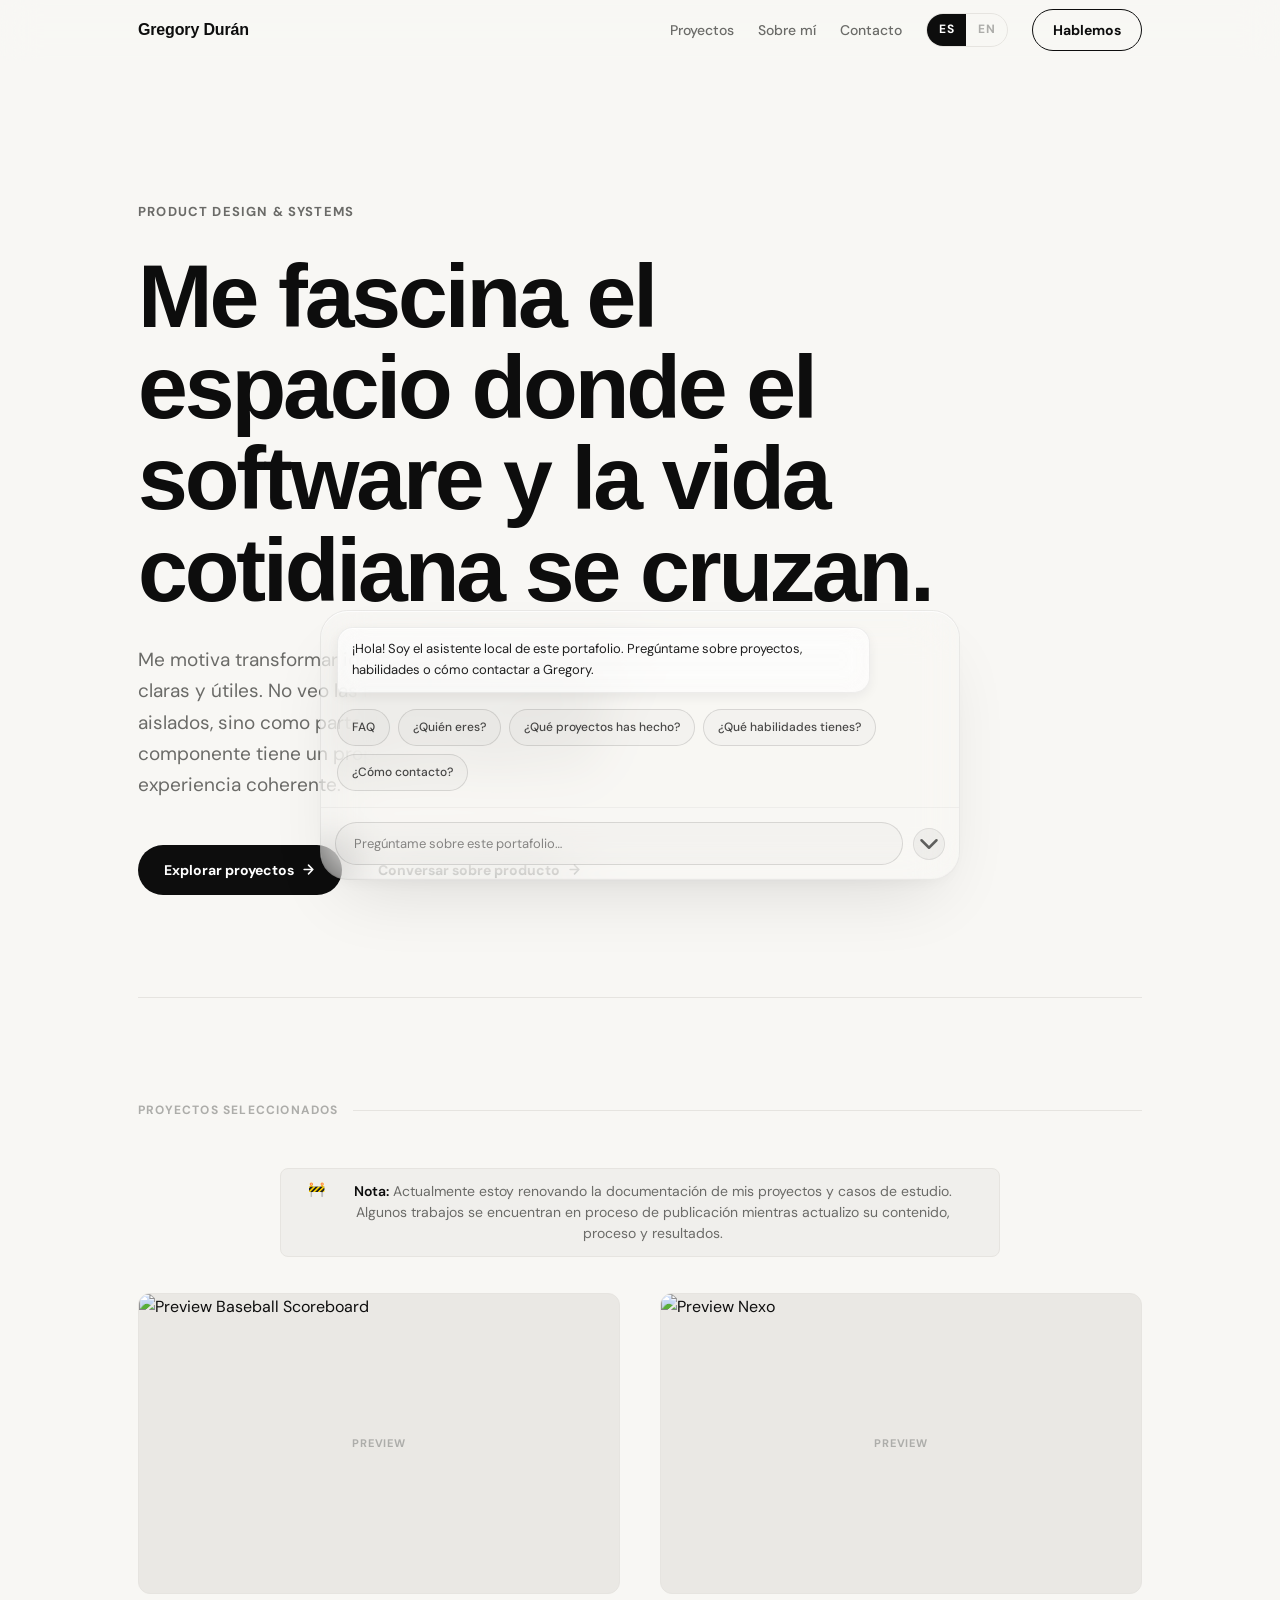
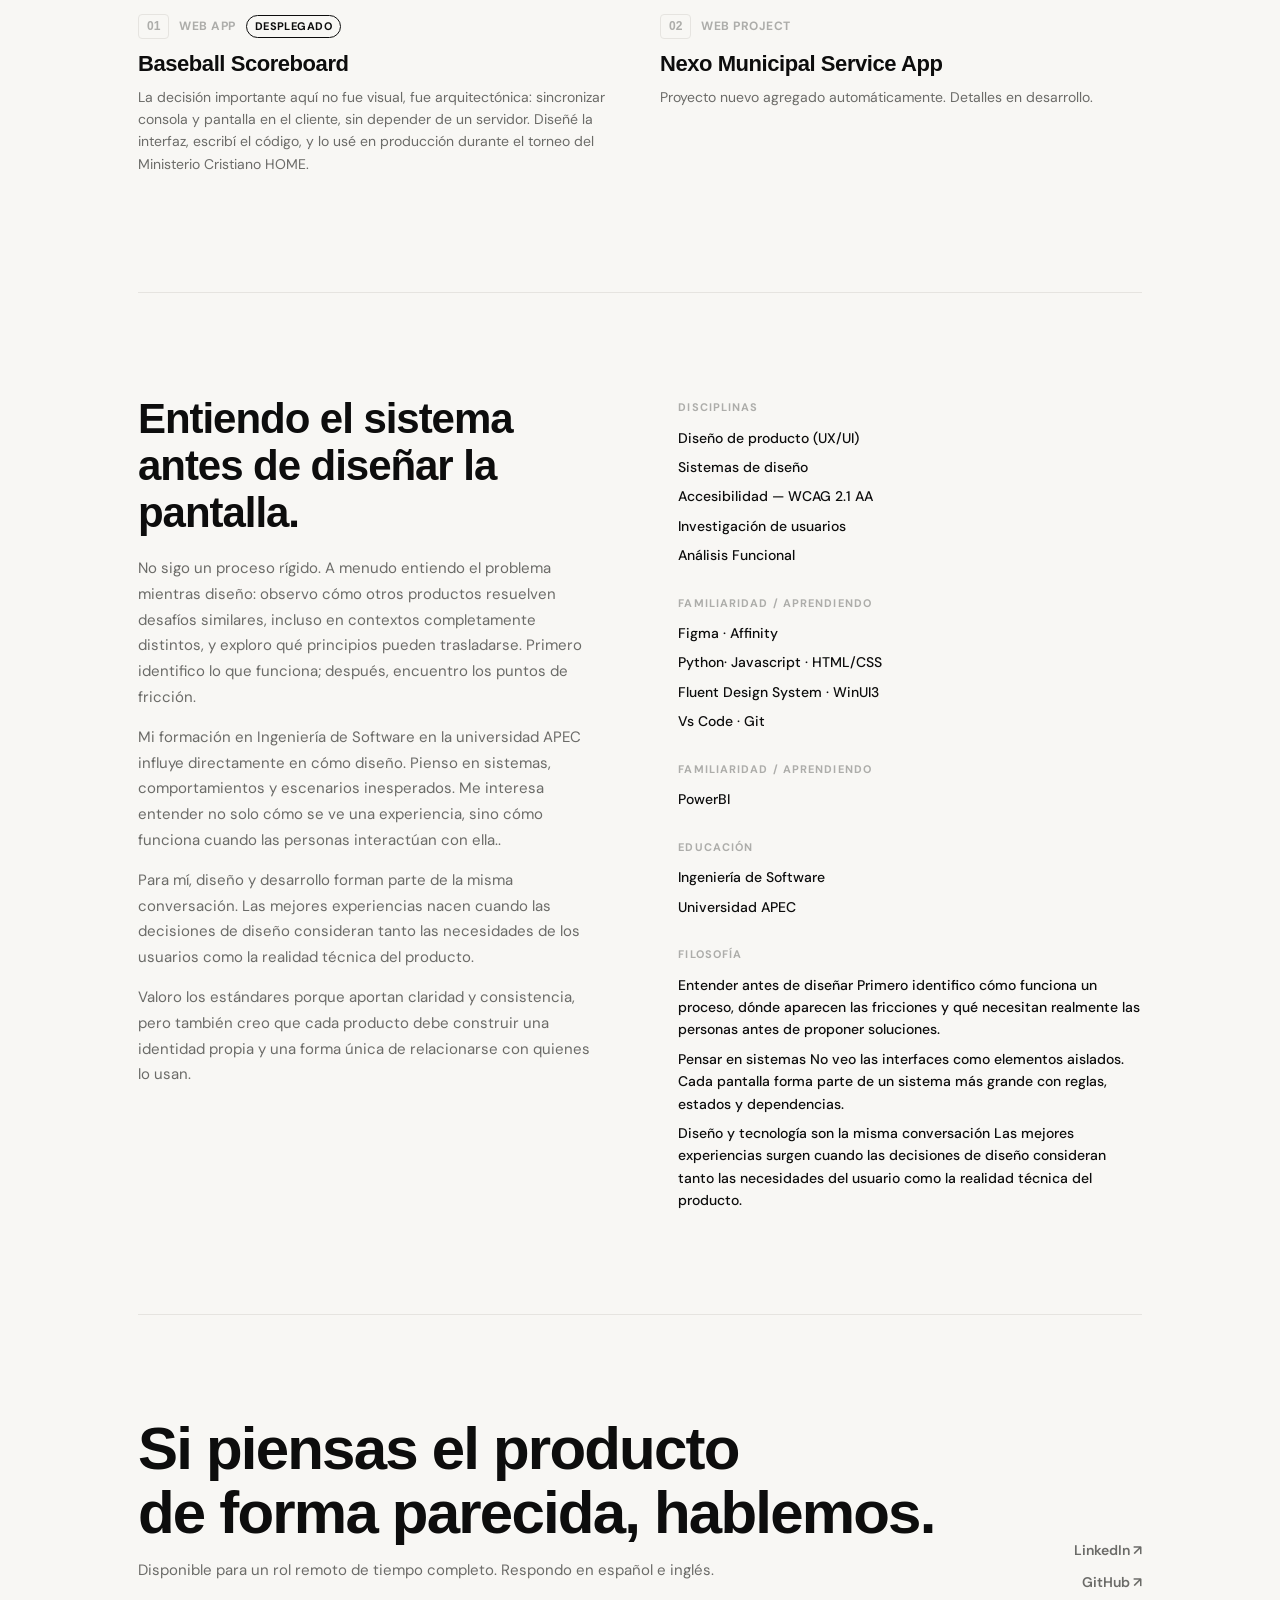
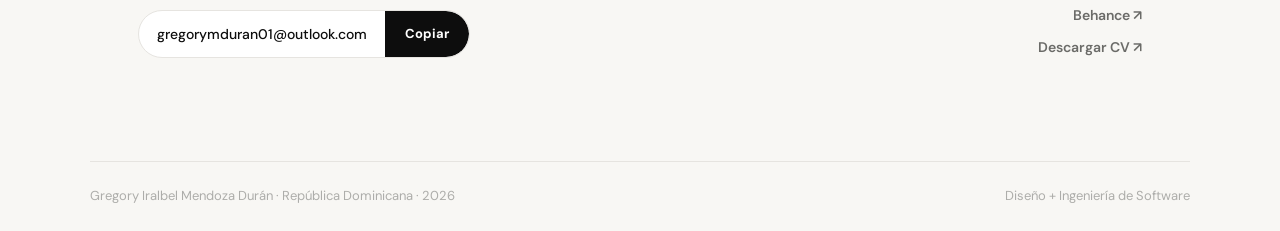
==== commit 61d9ecb4: "Actualizacion 7-12-2026" ====
--- a/index.html
+++ b/index.html
@@ -901,7 +901,7 @@
                 <span class="proj-num">02</span>
                 <span class="proj-type" data-i18n="proj02-type">Web Project</span>
               </div>
-              <p class="proj-name" data-i18n="proj02-name">Nexo</p>
+              <p class="proj-name" data-i18n="proj02-name">Nexo Municipal Service App</p>
               <p class="proj-desc" data-i18n="proj02-desc">Proyecto nuevo agregado automáticamente. Detalles en desarrollo.</p>
             </div>
           </div>
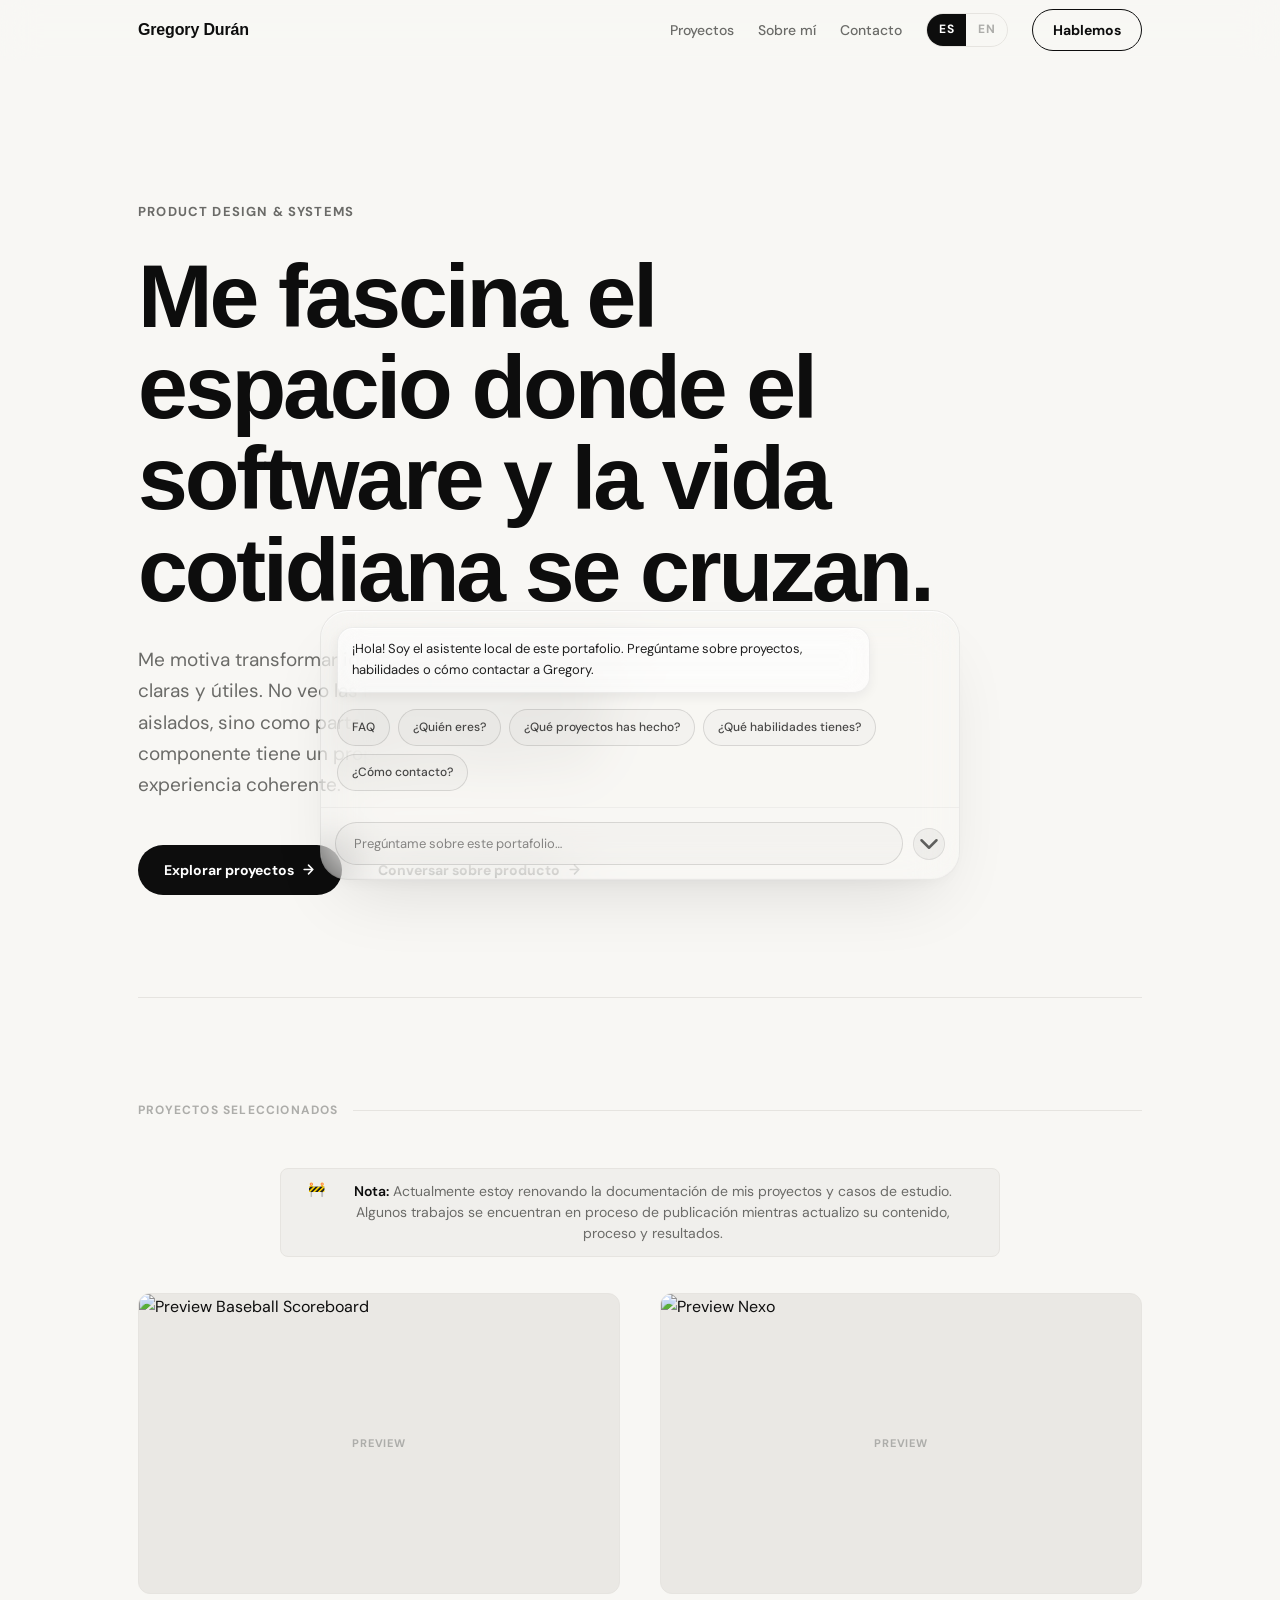
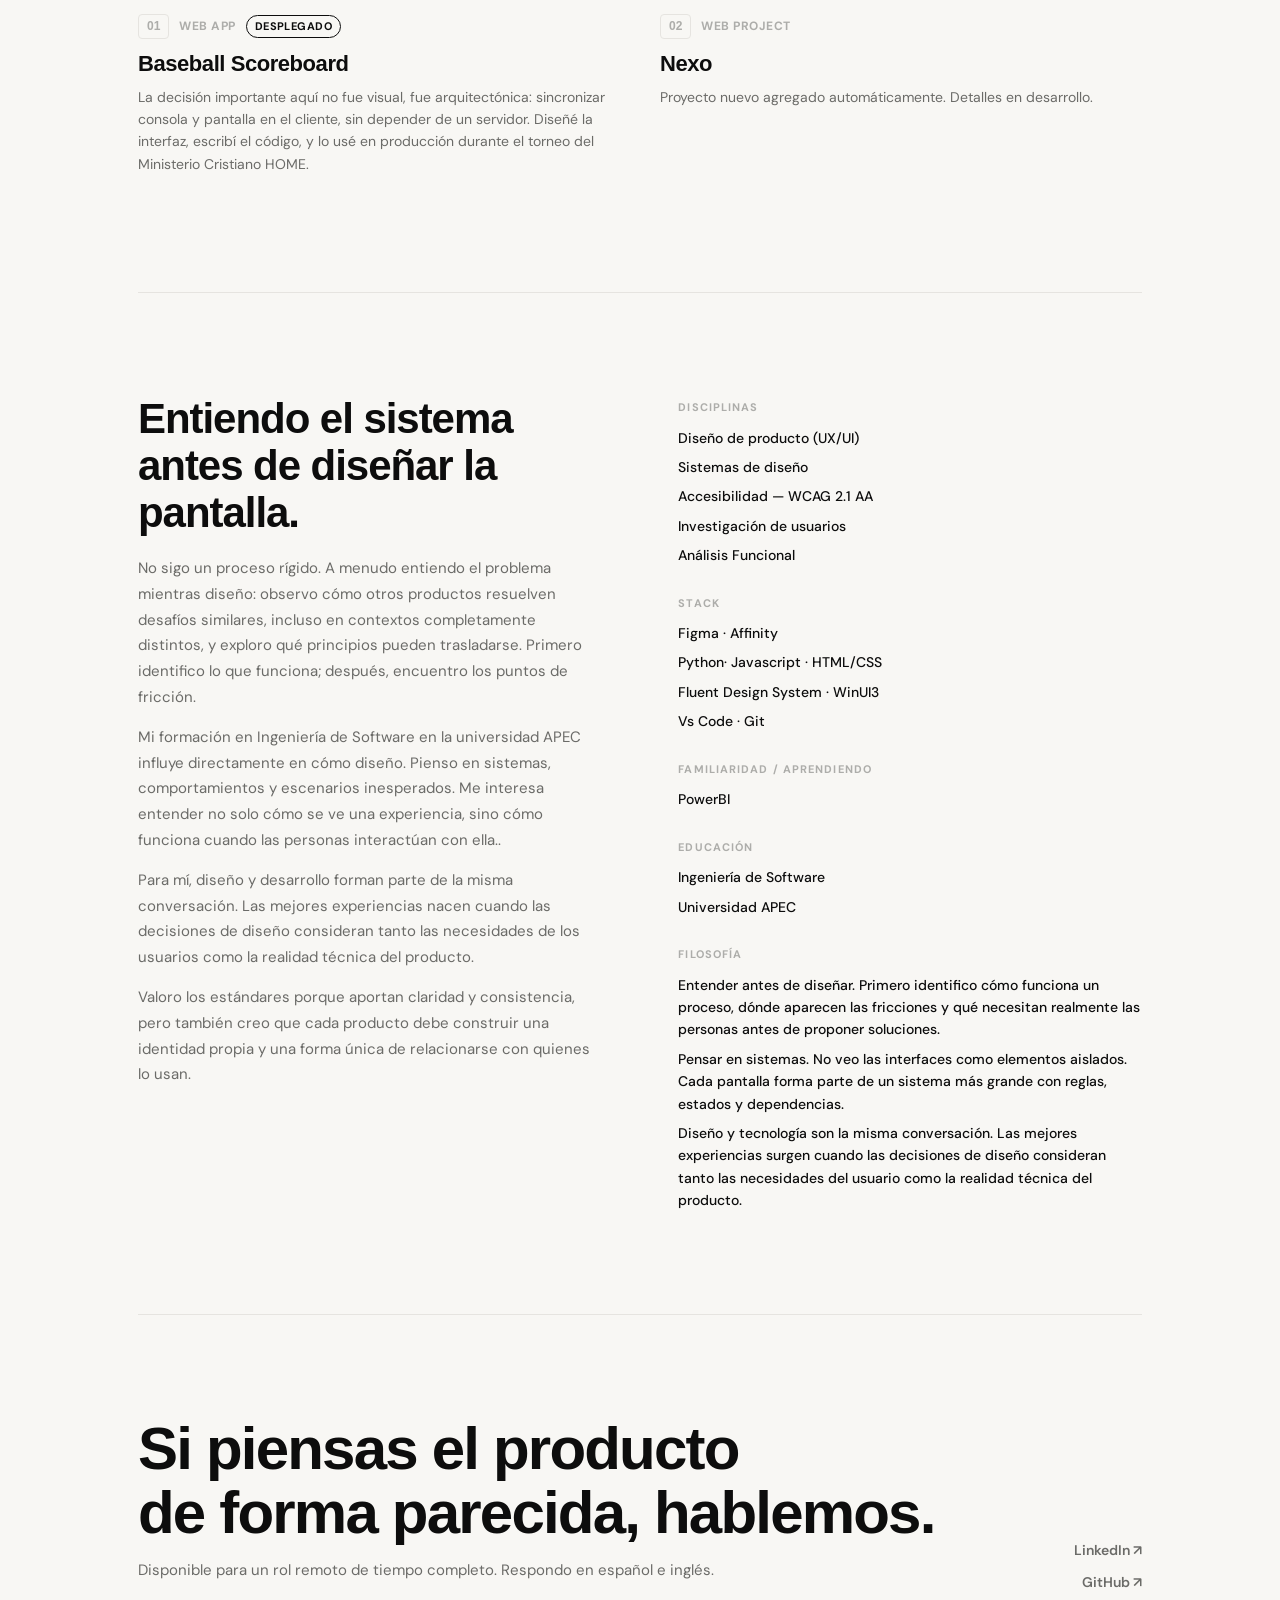
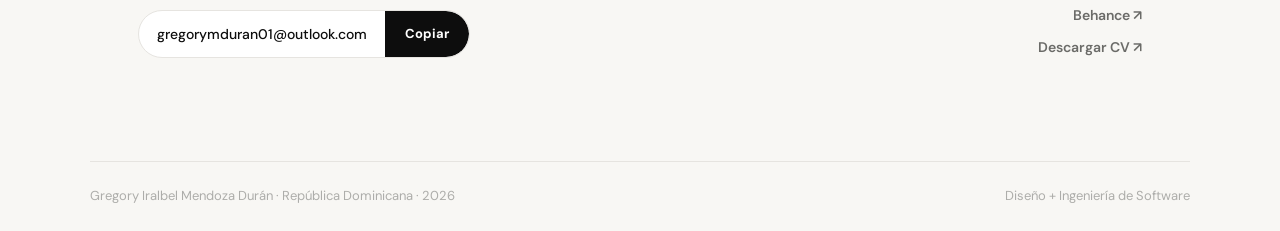
==== commit 5cc0ae07: "Actualizacion sistema de traduccion Actualizacion del sistema de traduccion," ====
--- a/index.html
+++ b/index.html
@@ -798,15 +798,15 @@
       <a href="#" class="nav-name">Gregory Durán</a>
       <div class="nav-right">
         <nav class="nav-links" aria-label="Principal">
-          <a href="#work" data-i18n="nav-work">Proyectos</a>
-          <a href="#about" data-i18n="nav-about">Sobre mí</a>
-          <a href="#contact" data-i18n="nav-contact-link">Contacto</a>
+          <a href="#work" data-i18n="navigation.work">Proyectos</a>
+          <a href="#about" data-i18n="navigation.about">Sobre mí</a>
+          <a href="#contact" data-i18n="navigation.contact">Contacto</a>
         </nav>
         <div class="lang-toggle" role="group" aria-label="Idioma / Language">
           <button id="btnEs" class="active" onclick="setLang('es')">ES</button>
           <button id="btnEn" onclick="setLang('en')">EN</button>
         </div>
-        <a href="#contact" class="nav-contact" data-i18n="nav-cta">Hablemos</a>
+        <a href="#contact" class="nav-contact" data-i18n="navigation.cta">Hablemos</a>
       </div>
       <button class="nav-burger" id="navBurger" aria-label="Abrir menú" aria-expanded="false">
         <svg width="22" height="22" viewBox="0 0 24 24" fill="none" stroke="currentColor" stroke-width="2"
@@ -820,10 +820,10 @@
   </header>
 
   <nav class="m-menu" id="mMenu" aria-label="Menú móvil">
-    <a href="#work" data-i18n="nav-work">Proyectos</a>
-    <a href="#about" data-i18n="nav-about">Sobre mí</a>
-    <a href="#contact" data-i18n="nav-contact-link">Contacto</a>
-    <a href="#contact" class="nav-contact" data-i18n="nav-cta">Hablemos</a>
+    <a href="#work" data-i18n="navigation.work">Proyectos</a>
+    <a href="#about" data-i18n="navigation.about">Sobre mí</a>
+    <a href="#contact" data-i18n="navigation.contact">Contacto</a>
+    <a href="#contact" class="nav-contact" data-i18n="navigation.cta">Hablemos</a>
     <div class="lang-toggle" role="group" aria-label="Idioma / Language" style="margin-top:24px;height:42px">
       <button id="btnEsM" class="active" onclick="setLang('es')">ES</button>
       <button id="btnEnM" onclick="setLang('en')">EN</button>
@@ -835,21 +835,19 @@
     <!-- HERO -->
     <div class="g">
       <section class="hero">
-        <p class="hero-tag rv" data-i18n="hero-tag">Product Design & Systems</p>
-        <h1 class="rv" data-i18n="hero-h1">Me fascina el espacio donde el software y la vida cotidiana se cruzan.</h1>
-        <p class="hero-desc rv" data-i18n="hero-desc">Me motiva transformar ideas complejas en experiencias claras y útiles.
-          No veo las interfaces como elementos aislados, sino como parte de un sistema donde cada componente tiene un propósito y 
-          contribuye a una experiencia coherente.</p>
+        <p class="hero-tag rv" data-i18n="hero.tag">Product Design & Systems</p>
+        <h1 class="rv" data-i18n="hero.title">Me fascina el espacio donde el software y la vida cotidiana se cruzan.</h1>
+        <p class="hero-desc rv" data-i18n="hero.description">Me motiva transformar ideas complejas en experiencias claras y útiles. No veo las interfaces como elementos aislados, sino como parte de un sistema donde cada componente tiene un propósito y contribuye a una experiencia coherente.</p>
         <div class="hero-btns rv">
           <a href="#work" class="btn-fill">
-            <span data-i18n="hero-btn1">Explorar proyectos</span>
+            <span data-i18n="hero.buttonProjects">Explorar proyectos</span>
             <svg width="15" height="15" viewBox="0 0 24 24" fill="none" stroke="currentColor" stroke-width="2.5"
               stroke-linecap="round" stroke-linejoin="round" aria-hidden="true">
               <path d="M5 12h14M12 5l7 7-7 7" />
             </svg>
           </a>
           <a href="#contact" class="btn-line">
-            <span data-i18n="hero-btn2">Conversar sobre producto</span>
+            <span data-i18n="hero.buttonContact">Conversar sobre producto</span>
             <svg width="15" height="15" viewBox="0 0 24 24" fill="none" stroke="currentColor" stroke-width="2.5"
               stroke-linecap="round" stroke-linejoin="round" aria-hidden="true">
               <path d="M5 12h14M12 5l7 7-7 7" />
@@ -862,7 +860,7 @@
     <!-- WORK -->
     <div class="g">
       <section class="work" id="work">
-        <p class="row-label" data-i18n="work-label">Proyectos seleccionados</p>
+        <p class="row-label" data-i18n="work.label">Proyectos seleccionados</p>
 
         <div class="portfolio-note rv" role="note">
           <span class="note-icon" aria-hidden="true">🚧</span>
@@ -873,7 +871,7 @@
           <!-- PROJECTS:START -->
           <!-- 01 Baseball Scoreboard -->
           <div class="proj rv" role="listitem">
-            <a href="proyectos/baseball-scoreboard.html" class="proj-link" data-i18n-aria="proj01-aria" aria-label="Baseball Scoreboard — Ver caso de estudio"></a>
+            <a href="proyectos/baseball-scoreboard.html" class="proj-link" data-i18n-aria="projects.baseball.aria"></a>
             <div class="proj-img">
               <!-- REEMPLAZAR: sube tu screenshot a assets/img/baseball-scoreboard/cover.jpg y descomenta -->
               <img src="" alt="Preview Baseball Scoreboard">
@@ -882,27 +880,27 @@
             <div class="proj-body">
               <div class="proj-meta">
                 <span class="proj-num">01</span>
-                <span class="proj-type" data-i18n="proj01-type">Web App</span>
-                <span class="proj-status live" data-i18n="status-live">Desplegado</span>
+                <span class="proj-type" data-i18n="projects.baseball.type"></span>
+                <span class="proj-status live" data-i18n="projects.baseball.status"></span>
               </div>
-              <p class="proj-name" data-i18n="proj01-name">Baseball Scoreboard</p>
-              <p class="proj-desc" data-i18n="proj01-desc">La decisión importante aquí no fue visual, fue arquitectónica: sincronizar consola y pantalla en el cliente, sin depender de un servidor. Diseñé la interfaz, escribí el código, y lo usé en producción durante el torneo del Ministerio Cristiano HOME.</p>
+              <p class="proj-name" data-i18n="projects.baseball.title"></p>
+              <p class="proj-desc" data-i18n="projects.baseball.description"></p>
             </div>
           </div>
 
           <!-- 02 Nexo -->
           <div class="proj rv" role="listitem">
-            <a href="proyectos/nexo.html" class="proj-link" data-i18n-aria="proj02-aria" aria-label="Nexo — Ver caso de estudio"></a>
+            <a href="proyectos/nexo.html" class="proj-link" data-i18n-aria="projects.nexo.aria"></a>
             <div class="proj-img">
               <img src="" alt="Preview Nexo">
             </div>
             <div class="proj-body">
               <div class="proj-meta">
                 <span class="proj-num">02</span>
-                <span class="proj-type" data-i18n="proj02-type">Web Project</span>
+                <span class="proj-type" data-i18n="projects.nexo.type"></span>
               </div>
-              <p class="proj-name" data-i18n="proj02-name">Nexo Municipal Service App</p>
-              <p class="proj-desc" data-i18n="proj02-desc">Proyecto nuevo agregado automáticamente. Detalles en desarrollo.</p>
+              <p class="proj-name" data-i18n="projects.nexo.title"></p>
+              <p class="proj-desc" data-i18n="projects.nexo.description"></p>
             </div>
           </div>
           <!-- PROJECTS:END -->
@@ -916,54 +914,51 @@
       <section class="about" id="about">
         <div class="about-grid">
           <div class="about-left rv">
-            <h2 data-i18n="about-h2">Entiendo el sistema antes de diseñar la pantalla.</h2>
-            <p data-i18n="about-p0">No sigo un proceso rígido. A menudo entiendo el problema mientras diseño: observo cómo otros productos resuelven desafíos similares, incluso en contextos completamente distintos, y exploro qué principios pueden trasladarse. Primero identifico lo que funciona; después, encuentro los puntos de fricción.</p>
-            <p data-i18n="about-p1">Mi formación en Ingeniería de Software en la universidad APEC influye directamente en cómo diseño. Pienso en sistemas, comportamientos y escenarios inesperados. Me interesa entender no solo cómo se ve una experiencia, sino cómo funciona cuando las personas interactúan con ella..</p>
-            <p data-i18n="about-p2">Para mí, diseño y desarrollo forman parte de la misma conversación. Las mejores experiencias nacen cuando las decisiones de diseño consideran tanto las necesidades de los usuarios como la realidad técnica del producto.</p>
-            <p data-i18n="about-p3">Valoro los estándares porque aportan claridad y consistencia, pero también creo que cada producto debe construir una identidad propia y una forma única de relacionarse con quienes lo usan.</p>
+            <h2 data-i18n="about.title"></h2>
+            <p data-i18n="about.paragraph0"></p>
+            <p data-i18n="about.paragraph1"></p>
+            <p data-i18n="about.paragraph2"></p>
+            <p data-i18n="about.paragraph3"></p>
           </div>
           <div class="about-right rv">
             <div class="cred">
-              <h3 data-i18n="cred-disc-title">Disciplinas</h3>
+              <h3 data-i18n="about.disciplines.title"></h3>
               <ul>
-                <li data-i18n="cred-disc-1">Diseño de producto (UX/UI)</li>
-                <li data-i18n="cred-disc-2">Sistemas de diseño</li>
-                <li data-i18n="cred-disc-3">Accesibilidad — WCAG 2.1 AA</li>
-                <li data-i18n="cred-disc-4">Investigación de usuarios</li>
-                 <li data-i18n="cred-disc-5"> Análisis Funcional</li>
+                <li data-i18n="about.disciplines.item1"></li>
+                <li data-i18n="about.disciplines.item2"></li>
+                <li data-i18n="about.disciplines.item3"></li>
+                <li data-i18n="about.disciplines.item4"></li>
+                <li data-i18n="about.disciplines.item5"></li>
               </ul>
             </div>
             <div class="cred">
-              <h3 data-i18n="cred-stack-title">Stack</h3>
+              <h3 data-i18n="about.stack.title"></h3>
               <ul>
-                <li>Figma · Affinity</li>
-                <li>Python· Javascript · HTML/CSS</li>
-                <li>Fluent Design System · WinUI3</li>
-                <li>Vs Code · Git </li>
+                <li data-i18n="about.stack.item1"></li>
+                <li data-i18n="about.stack.item2"></li>
+                <li data-i18n="about.stack.item3"></li>
+                <li data-i18n="about.stack.item4"></li>
               </ul>
             </div>
             <div class="cred">
-              <h3 data-i18n="cred-stack-title">Familiaridad / Aprendiendo</h3>
+              <h3 data-i18n="about.learning.title"></h3>
               <ul>
-                <li>PowerBI</li>
+                <li data-i18n="about.learning.item1"></li>
               </ul>
             </div>
             <div class="cred">
-              <h3 data-i18n="cred-edu-title">Educación</h3>
+              <h3 data-i18n="about.education.title"></h3>
               <ul>
-                <li data-i18n="cred-edu-1">Ingeniería de Software</li>
-                <li>Universidad APEC</li>
+                <li data-i18n="about.education.item1"></li>
+                <li data-i18n="about.education.item2"></li>
               </ul>
             </div>
             <div class="cred">
-              <h3 data-i18n="cred-lang-title">Filosofía</h3>
+              <h3 data-i18n="about.philosophy.title"></h3>
               <ul>
-                <li data-i18n="cred-lang-1">Entender antes de diseñar
- Primero identifico cómo funciona un proceso, dónde aparecen las fricciones y qué necesitan realmente las personas antes de proponer soluciones.</li>
-                <li data-i18n="cred-lang-2">Pensar en sistemas
- No veo las interfaces como elementos aislados. Cada pantalla forma parte de un sistema más grande con reglas, estados y dependencias.</li>
-   <li data-i18n="cred-lang-3"> Diseño y tecnología son la misma conversación
- Las mejores experiencias surgen cuando las decisiones de diseño consideran tanto las necesidades del usuario como la realidad técnica del producto.</li>
+                <li data-i18n="about.philosophy.item1"></li>
+                <li data-i18n="about.philosophy.item2"></li>
+                <li data-i18n="about.philosophy.item3"></li>
               </ul>
             </div>
           </div>
@@ -976,21 +971,18 @@
       <section class="contact" id="contact">
         <div class="contact-grid">
           <div class="rv">
-            <h2 data-i18n-html="contact-h2">Si piensas el producto<br>de forma parecida, hablemos.</h2>
-            <p class="contact-sub" data-i18n="contact-sub">Disponible para un rol remoto de tiempo completo. Respondo en
-              español e inglés.</p>
+            <h2 data-i18n-html="contact.title">Si piensas el producto<br>de forma parecida, hablemos.</h2>
+            <p class="contact-sub" data-i18n="contact.subtitle">Disponible para un rol remoto de tiempo completo. Respondo en español e inglés.</p>
             <div class="email-copy">
               <span id="emailAddr">gregorymduran01@outlook.com</span>
-              <button id="copyBtn" data-i18n="copy-btn" aria-label="Copiar correo electrónico">Copiar</button>
+              <button id="copyBtn" data-i18n="contact.copyButton" data-i18n-title="contact.emailLabel" title="Copiar correo electrónico">Copiar</button>
             </div>
           </div>
           <div class="social-col rv">
-            <a href="https://www.linkedin.com/in/gregory-iralbel-mendoza-duran" target="_blank" rel="noopener">LinkedIn
-              ↗</a>
-            <a href="#" target="_blank" rel="noopener">GitHub ↗</a>
-            <a href="#" target="_blank" rel="noopener">Behance ↗</a>
-            <a href="assets/cv/gregory-duran-cv.pdf" target="_blank" rel="noopener" data-i18n="cv-link">Descargar CV
-              ↗</a>
+            <a href="https://www.linkedin.com/in/gregmduran/" target="_blank" rel="noopener" data-i18n="contact.social.linkedin">LinkedIn ↗</a>
+            <a href="https://github.com/gregorymduran" target="_blank" rel="noopener" data-i18n="contact.social.github">GitHub ↗</a>
+            <a href="https://www.behance.net/gregmduran" target="_blank" rel="noopener" data-i18n="contact.social.behance">Behance ↗</a>
+            <a href="assets/cv/CV_Gregory_Mendoza.pdf" target="_blank" rel="noopener" data-i18n="contact.social.cv">Descargar CV ↗</a>
           </div>
         </div>
       </section>
@@ -999,249 +991,12 @@
   </main>
 
   <footer class="g footer">
-    <span data-i18n="footer-left">Gregory Iralbel Mendoza Durán · República Dominicana · 2026</span>
-    <span data-i18n="footer-right">Diseño + Ingeniería de Software</span>
+    <span data-i18n="footer.left">Gregory Iralbel Mendoza Durán · República Dominicana · 2026</span>
+    <span data-i18n="footer.right">Diseño + Ingeniería de Software</span>
   </footer>
 
-  <script>
-    (function () {
-
-      /* ── Traducciones ──────────────────── */
-      var t = {
-        es: {
-        'about-h2': 'Entiendo el sistema antes de diseñar la pantalla.',
-        'about-p0': 'No sigo un proceso fijo. Muchas veces entiendo el problema mientras ya estoy diseñando: comparo productos de industrias que no tienen relación entre sí y pruebo si una solución de un contexto funciona en otro. Primero identifico qué funciona en una interfaz existente; después busco la fricción.',
-        'about-p1': 'Estudié Ingeniería de Software en Universidad APEC. No es solo un dato de fondo — es la lente con la que veo cada proyecto. Cuando diseño pienso en componentes, en estados, en escalabilidad, en qué ocurre cuando alguien hace algo que nadie anticipó.',
-        'about-p2': 'Mientras diseño también pienso en cómo se desarrolla. No separo las dos cosas. Una interfaz que ignora sus restricciones técnicas es solo un dibujo.',
-        'about-p3': 'Me interesan los estándares, pero no cuando hacen que todos los productos se sientan iguales. Cada producto debería desarrollar su propia personalidad.',
-        'contact-h2': 'Si piensas el producto<br>de forma parecida, hablemos.',
-        'contact-sub': 'Disponible para un rol remoto de tiempo completo. Respondo en español e inglés.',
-        'copy-btn': 'Copiar',
-        'cred-disc-1': 'Diseño de producto (UX/UI)',
-        'cred-disc-2': 'Sistemas de diseño',
-        'cred-disc-3': 'Accesibilidad — WCAG 2.1 AA',
-        'cred-disc-4': 'Investigación de usuarios',
-        'cred-disc-title': 'Disciplinas',
-        'cred-edu-1': 'Ingeniería de Software',
-        'cred-edu-title': 'Educación',
-        'cred-lang-1': 'Entender por qué se tomó una decisión antes de cambiarla.',
-        'cred-lang-2': 'Adaptar el proceso al proyecto, no el proyecto al proceso.',
-        'cred-lang-title': 'Filosofía',
-        'cred-stack-title': 'Stack',
-        'cv-link': 'Descargar CV ↗',
-        'footer-left': 'Gregory Iralbel Mendoza Durán · República Dominicana · 2026',
-        'footer-right': 'Diseño + Ingeniería de Software',
-        'hero-btn1': 'Explorar proyectos',
-        'hero-btn2': 'Conversar sobre producto',
-        'hero-desc': 'No empecé pensando en interfaces, sino en cómo evolucionan los sistemas operativos, cómo se automatizan los entornos y cómo las personas interactúan con la tecnología. No diseño pantallas aisladas; construyo sistemas donde cada componente tiene propósito y el todo se sostiene.',
-        'hero-h1': 'Me fascina dónde la lógica del software encuentra la vida cotidiana.',
-        'hero-tag': 'Product Design & Systems',
-        'nav-about': 'Sobre mí',
-        'nav-contact-link': 'Contacto',
-        'nav-cta': 'Hablemos',
-        'nav-work': 'Proyectos',
-        'proj01-aria': 'Baseball Scoreboard — Ver caso de estudio',
-        'proj01-desc': 'La decisión importante aquí no fue visual, fue arquitectónica: sincronizar consola y pantalla en el cliente, sin depender de un servidor. Diseñé la interfaz, escribí el código, y lo usé en producción durante el torneo del Ministerio Cristiano HOME.',
-        'proj01-name': 'Baseball Scoreboard',
-        'proj01-type': 'Web App',
-        'proj02-aria': 'Nexo — Ver caso de estudio',
-        'proj02-desc': 'Proyecto nuevo agregado automáticamente. Detalles en desarrollo.',
-        'proj02-name': 'Nexo',
-        'proj02-type': 'Web Project',
-        'proj1-aria': 'Baseball Scoreboard — Ver caso de estudio',
-        'proj1-desc': 'La decisión importante aquí no fue visual, fue arquitectónica: sincronizar consola y pantalla en el cliente, sin depender de un servidor. Diseñé la interfaz, escribí el código, y lo usé en producción durante el torneo del Ministerio Cristiano HOME.',
-        'proj1-kpi1': 'Sincronización <10 ms',
-        'proj1-kpi2': 'Cero caídas offline',
-        'proj2-aria': 'Jobs Hunter — Ver caso de estudio',
-        'proj2-desc': 'Rediseño de una plataforma de búsqueda de empleo. Analicé competidores no para copiar patrones, sino para entender qué problema resolvía cada uno. Las comparativas antes/después se validaron con usuarios reales.',
-        'proj3-aria': 'Pulse — Ver proceso de diseño',
-        'proj3-desc': 'App de Windows 11 para freelancers creativos, aún en diseño. Está construida sobre Fluent Design System porque el SO resuelve la mayoría de la coherencia visual. El trabajo está en aprovechar eso, no en reinventar.',
-        'skip': 'Saltar al contenido',
-        'status-live': 'Desplegado',
-        'status-wip': 'En diseño',
-        'work-label': 'Proyectos seleccionados',
-      },
-        en: {
-        'about-h2': 'I understand the system before designing the screen.',
-        'about-p0': 'I don\'t follow a fixed process. I often understand the problem while I\'m already designing: I compare products from unrelated industries and test whether a solution from one context works in another. I look at what already works in an existing interface before I look for the friction.',
-        'about-p1': 'I studied Software Engineering at Universidad APEC. It\'s not just background — it\'s the lens I look through for every project. When I design I think in components, states, scalability, and what happens when someone does something nobody anticipated.',
-        'about-p2': 'While I design, I\'m also thinking about how it gets built. I don\'t separate the two. An interface that ignores its technical constraints is just a drawing.',
-        'about-p3': 'I care about standards, but not when they make every product feel the same. Each product should develop its own personality.',
-        'contact-h2': 'If you think about product<br>the same way, let\'s talk.',
-        'contact-sub': 'Available for a full-time remote role. I reply in Spanish and English.',
-        'copy-btn': 'Copy',
-        'cred-disc-1': 'Product design (UX/UI)',
-        'cred-disc-2': 'Design systems',
-        'cred-disc-3': 'Accessibility — WCAG 2.1 AA',
-        'cred-disc-4': 'User research',
-        'cred-disc-title': 'Disciplines',
-        'cred-edu-1': 'Software Engineering',
-        'cred-edu-title': 'Education',
-        'cred-lang-1': 'Understand why a decision was made before changing it.',
-        'cred-lang-2': 'Adapt the process to the project, not the project to the process.',
-        'cred-lang-title': 'Philosophy',
-        'cred-stack-title': 'Stack',
-        'cv-link': 'Download CV ↗',
-        'footer-left': 'Gregory Iralbel Mendoza Durán · Dominican Republic · 2026',
-        'footer-right': 'Design + Software Engineering',
-        'hero-btn1': 'Explore projects',
-        'hero-btn2': 'Talk about product',
-        'hero-desc': 'I didn\'t start thinking about interfaces, but about how operating systems evolve, how environments automate, and how people interact with technology. I don\'t design isolated screens; I build systems where every component has purpose and the whole holds together.',
-        'hero-h1': 'I\'m fascinated by where the logic of software meets everyday life.',
-        'hero-tag': 'Product Design & Systems',
-        'nav-about': 'About',
-        'nav-contact-link': 'Contact',
-        'nav-work': 'Work',
-        'proj01-aria': 'Baseball Scoreboard — View case study',
-        'proj01-desc': 'The important decision here wasn\'t visual, it was architectural: sync the operator console and projection screen on the client, without a server. I designed the interface, wrote the code, and used it in production during the Ministerio Cristiano HOME tournament.',
-        'proj01-name': 'Baseball Scoreboard',
-        'proj01-type': 'Web App',
-        'proj02-aria': 'Nexo — View case study',
-        'proj02-desc': 'New project added automatically. Details in development.',
-        'proj02-name': 'Nexo',
-        'proj02-type': 'Web Project',
-        'proj1-aria': 'Baseball Scoreboard — View case study',
-        'proj1-desc': 'The important decision here wasn\'t visual, it was architectural: sync the operator console and projection screen on the client, without a server. I designed the interface, wrote the code, and used it in production during the Ministerio Cristiano HOME tournament.',
-        'proj1-kpi1': 'Sync <10 ms',
-        'proj1-kpi2': 'Zero offline failures',
-        'proj2-aria': 'Jobs Hunter — View case study',
-        'proj2-desc': 'Redesign of a job search platform. I analyzed competitors not to copy patterns, but to understand what problem each one solved. Before/after comparisons were validated with real users.',
-        'proj3-aria': 'Pulse — View design process',
-        'proj3-desc': 'Windows 11 time tracking app for creative freelancers, still in design. Built on Fluent Design System because the OS solves most of the visual coherence. The work is leveraging that, not reinventing it.',
-        'skip': 'Skip to content',
-        'status-live': 'Deployed',
-        'status-wip': 'In design',
-        'work-label': 'Selected projects',
-      }
-      };
-
-      var currentLang = null;
-
-      function syncDefaultTranslations() {
-        document.querySelectorAll('[data-i18n]').forEach(function (el) {
-          var key = el.getAttribute('data-i18n');
-          if (!key) return;
-          t.es[key] = el.textContent;
-          if (t.en[key] === undefined) t.en[key] = el.textContent;
-        });
-
-        document.querySelectorAll('[data-i18n-html]').forEach(function (el) {
-          var key = el.getAttribute('data-i18n-html');
-          if (!key) return;
-          t.es[key] = el.innerHTML;
-          if (t.en[key] === undefined) t.en[key] = el.innerHTML;
-        });
-
-        document.querySelectorAll('[data-i18n-aria]').forEach(function (el) {
-          var key = el.getAttribute('data-i18n-aria');
-          if (!key) return;
-          var value = el.getAttribute('aria-label') || el.getAttribute('title') || '';
-          if (!value) return;
-          t.es[key] = value;
-          if (t.en[key] === undefined) t.en[key] = value;
-        });
-      }
-
-      window.setLang = function (lang) {
-        if (lang === currentLang) return;
-        currentLang = lang;
-
-        /* html lang attr */
-        document.documentElement.lang = lang;
-
-        /* text nodes */
-        document.querySelectorAll('[data-i18n]').forEach(function (el) {
-          var key = el.getAttribute('data-i18n');
-          if (t[lang][key] !== undefined) el.textContent = t[lang][key];
-          else if (t.es[key] !== undefined) el.textContent = t.es[key];
-        });
-
-        /* innerHTML nodes (allow <br> etc.) */
-        document.querySelectorAll('[data-i18n-html]').forEach(function (el) {
-          var key = el.getAttribute('data-i18n-html');
-          if (t[lang][key] !== undefined) el.innerHTML = t[lang][key];
-          else if (t.es[key] !== undefined) el.innerHTML = t.es[key];
-        });
-
-        /* aria-labels */
-        document.querySelectorAll('[data-i18n-aria]').forEach(function (el) {
-          var key = el.getAttribute('data-i18n-aria');
-          if (t[lang][key] !== undefined) el.setAttribute('aria-label', t[lang][key]);
-          else if (t.es[key] !== undefined) el.setAttribute('aria-label', t.es[key]);
-        });
-
-        /* toggle button active states (desktop + mobile) */
-        ['Es', 'En'].forEach(function (l) {
-          var btnD = document.getElementById('btn' + l);
-          var btnM = document.getElementById('btn' + l + 'M');
-          var isActive = l.toLowerCase() === lang;
-          if (btnD) btnD.classList.toggle('active', isActive);
-          if (btnM) btnM.classList.toggle('active', isActive);
-        });
-
-        /* burger aria-label */
-        var burger = document.getElementById('navBurger');
-        if (burger) {
-          burger.setAttribute('aria-label', lang === 'es' ? 'Abrir menú' : 'Open menu');
-        }
-      };
-
-      /* ── Nav scrolled ──────────────────── */
-      var nav = document.getElementById('siteNav');
-      window.addEventListener('scroll', function () {
-        nav.classList.toggle('is-scrolled', window.scrollY > 8);
-      }, { passive: true });
-
-      /* ── Mobile menu ───────────────────── */
-      var burger = document.getElementById('navBurger');
-      var menu = document.getElementById('mMenu');
-      burger.addEventListener('click', function () {
-        var open = menu.classList.toggle('open');
-        burger.setAttribute('aria-expanded', String(open));
-        burger.setAttribute('aria-label', open
-          ? (currentLang === 'es' ? 'Cerrar menú' : 'Close menu')
-          : (currentLang === 'es' ? 'Abrir menú' : 'Open menu'));
-      });
-      menu.querySelectorAll('a').forEach(function (a) {
-        a.addEventListener('click', function () {
-          menu.classList.remove('open');
-          burger.setAttribute('aria-expanded', 'false');
-        });
-      });
-
-      /* ── Copy email ────────────────────── */
-      var copyBtn = document.getElementById('copyBtn');
-      var addr = document.getElementById('emailAddr').textContent;
-      copyBtn.addEventListener('click', function () {
-        var done = function () {
-          copyBtn.textContent = currentLang === 'es' ? 'Copiado ✓' : 'Copied ✓';
-          setTimeout(function () {
-            copyBtn.textContent = t[currentLang]['copy-btn'];
-          }, 2000);
-        };
-        if (navigator.clipboard) { navigator.clipboard.writeText(addr).then(done).catch(done); }
-        else { done(); }
-      });
-
-      /* ── Scroll reveal ─────────────────── */
-      if (!window.matchMedia('(prefers-reduced-motion:reduce)').matches
-        && 'IntersectionObserver' in window) {
-        var io = new IntersectionObserver(function (entries) {
-          entries.forEach(function (e) {
-            if (e.isIntersecting) { e.target.classList.add('in'); io.unobserve(e.target); }
-          });
-        }, { threshold: 0.1 });
-        document.querySelectorAll('.rv').forEach(function (el) { io.observe(el); });
-      } else {
-        document.querySelectorAll('.rv').forEach(function (el) { el.classList.add('in'); });
-      }
-
-      /* ── Inicializar idioma ─────────────── */
-      syncDefaultTranslations();
-      setLang('es');
-
-    })();
-  </script>
+  <script src="./js/i18n.js"></script>
+  <script src="./js/main.js"></script>
 
   <!-- Agente conversacional local: lee ./portfolio.md, sin backend -->
   <script src="./agent.js" defer></script>
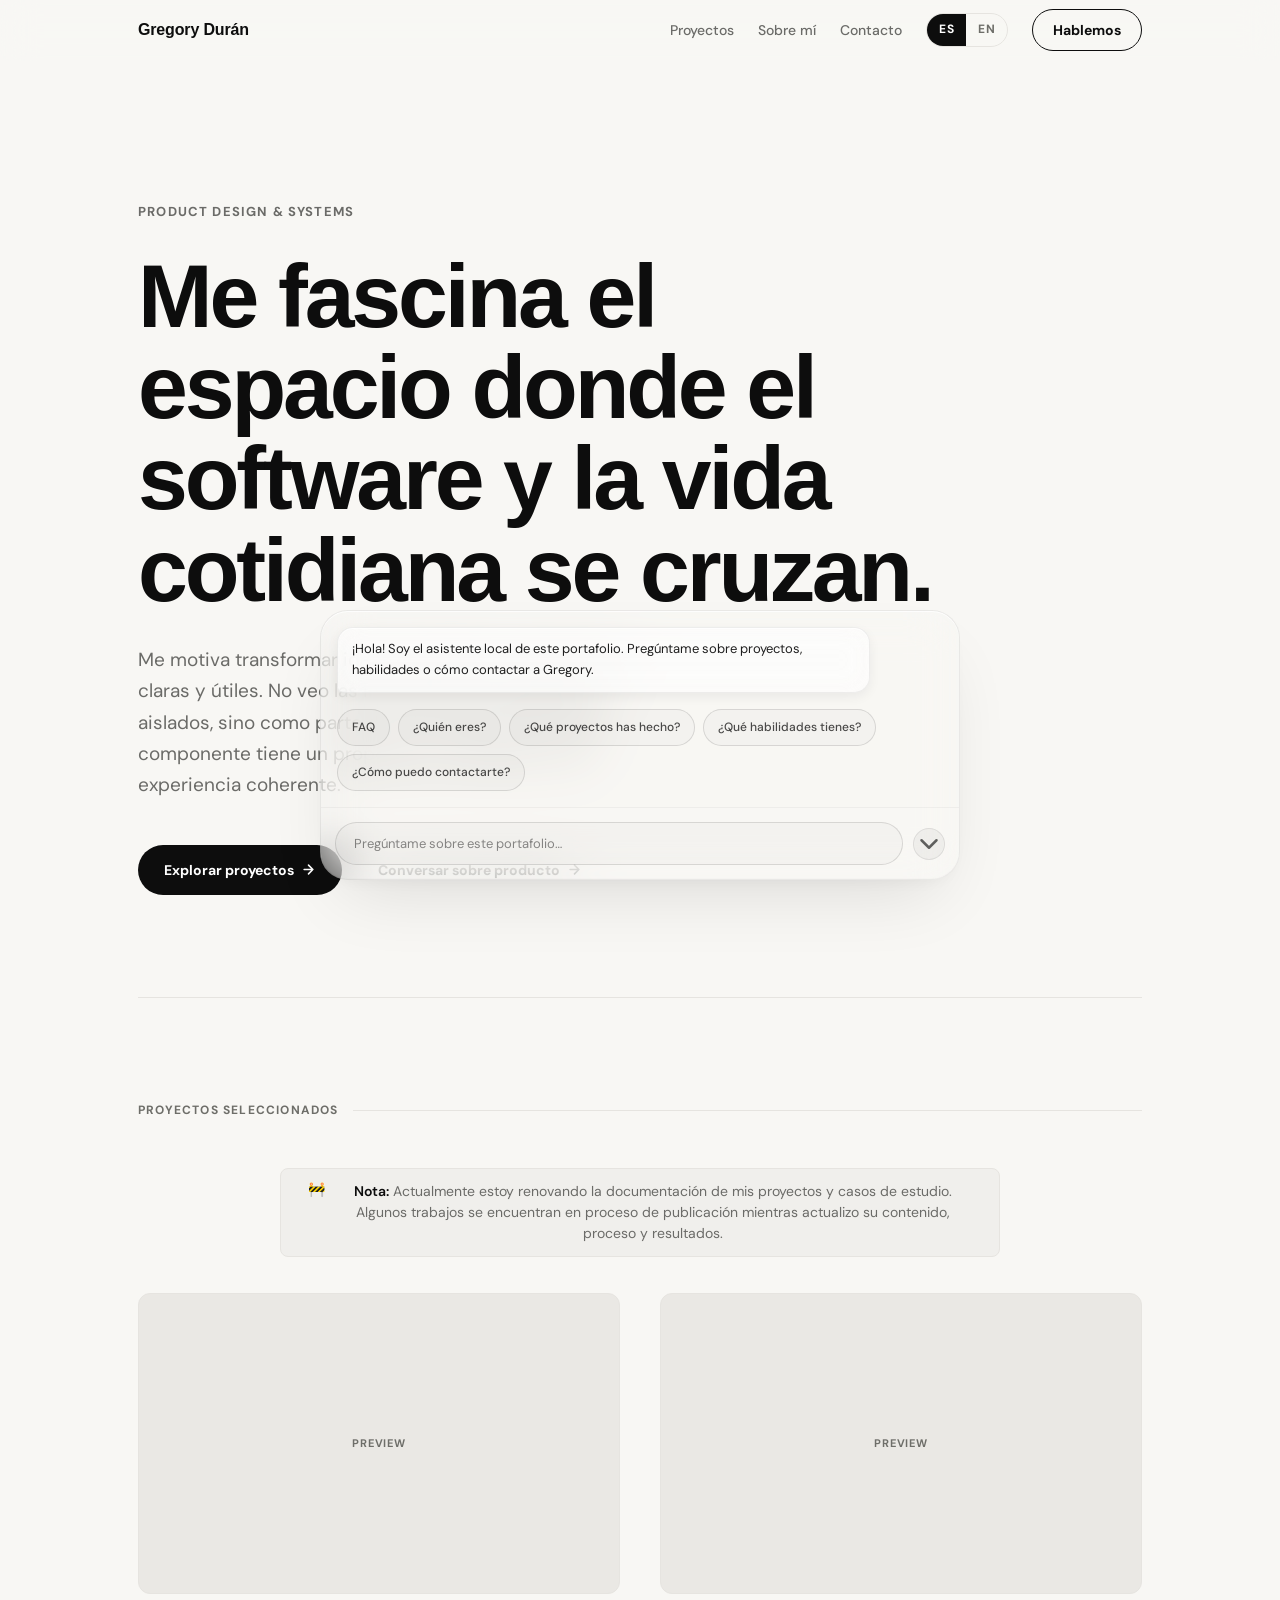
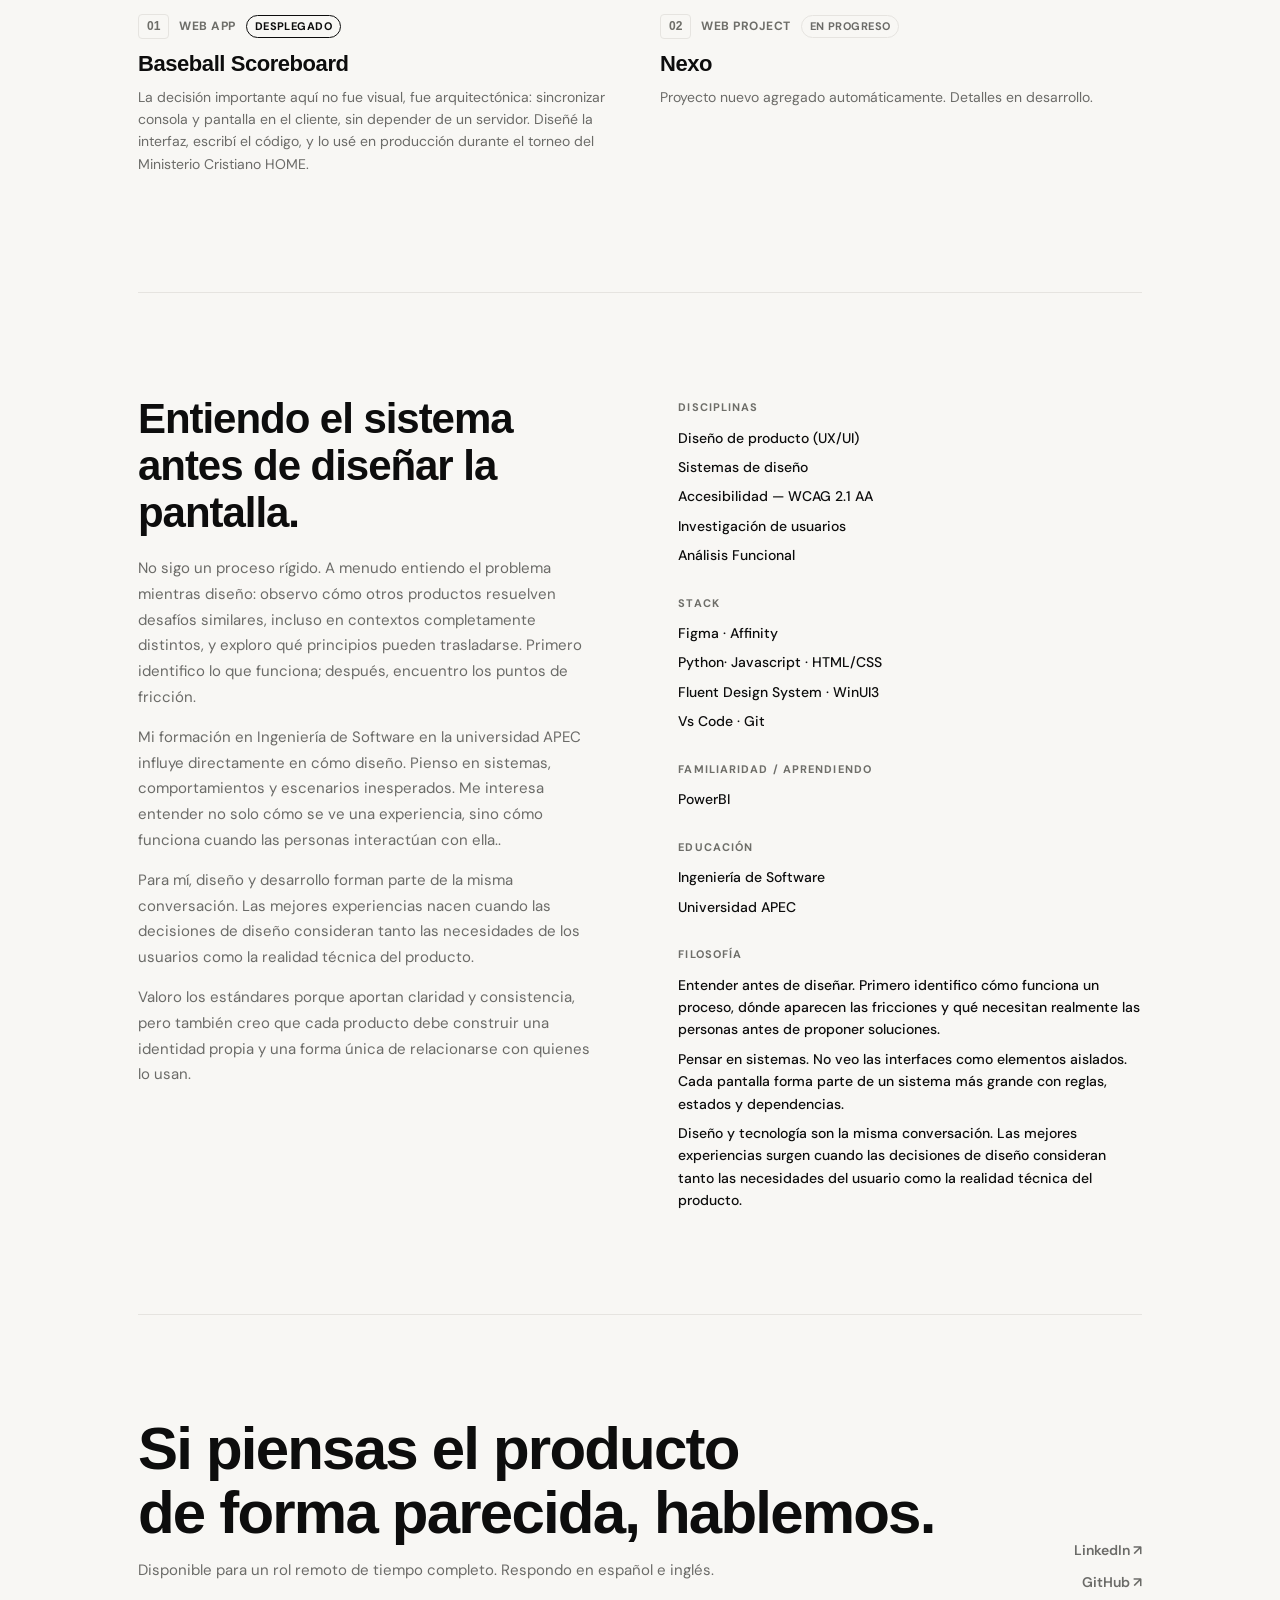
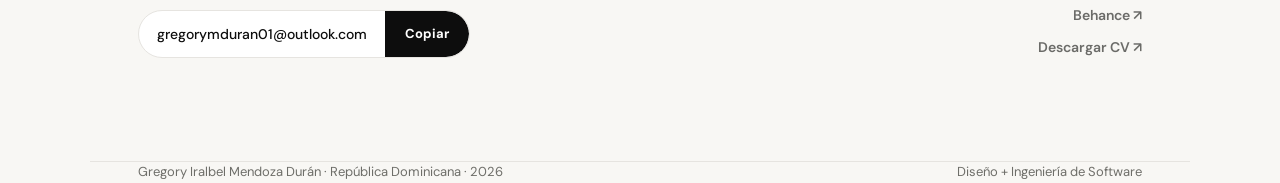
==== commit 83d72adf: "actualizacion xtender la traduccion a las paginas de proyecto y al agente, y corregir hallazgos de l" ====
--- a/index.html
+++ b/index.html
@@ -7,66 +7,27 @@
   <title>Gregory Durán — Product Designer</title>
   <meta name="description"
     content="Product Designer con formación en Ingeniería de Software. Diseño aplicando lógica de ingeniería.">
+  <link rel="icon"
+    href="data:image/svg+xml,%3Csvg xmlns='http://www.w3.org/2000/svg' viewBox='0 0 100 100'%3E%3Crect width='100' height='100' rx='22' fill='%230D0D0D'/%3E%3Ctext x='50' y='70' font-family='Arial,sans-serif' font-size='58' font-weight='900' fill='%23F8F7F4' text-anchor='middle'%3EG%3C/text%3E%3C/svg%3E">
+  <!-- Open Graph / Twitter Card: og:image apunta a un asset que falta subir (recomendado 1200x630) -->
+  <meta property="og:type" content="website">
+  <meta property="og:title" content="Gregory Durán — Product Designer">
+  <meta property="og:description"
+    content="Product Designer con formación en Ingeniería de Software. Diseño aplicando lógica de ingeniería.">
+  <meta property="og:url" content="https://gregorymduran.github.io/">
+  <meta property="og:image" content="https://gregorymduran.github.io/assets/img/og-cover.jpg">
+  <meta name="twitter:card" content="summary_large_image">
+  <meta name="twitter:title" content="Gregory Durán — Product Designer">
+  <meta name="twitter:description"
+    content="Product Designer con formación en Ingeniería de Software. Diseño aplicando lógica de ingeniería.">
+  <meta name="twitter:image" content="https://gregorymduran.github.io/assets/img/og-cover.jpg">
   <link rel="preconnect" href="https://fonts.googleapis.com">
   <link rel="preconnect" href="https://fonts.gstatic.com" crossorigin>
+  <link rel="preconnect" href="https://api.fontshare.com" crossorigin>
   <link href="https://fonts.googleapis.com/css2?family=DM+Sans:wght@400;500&display=swap" rel="stylesheet">
   <link rel="stylesheet" href="https://api.fontshare.com/v2/css?f[]=satoshi@400,700,800,900&display=swap">
+  <link rel="stylesheet" href="css/base.css">
   <style>
-    *,
-    *::before,
-    *::after {
-      box-sizing: border-box;
-      margin: 0;
-      padding: 0
-    }
-
-    html {
-      scroll-behavior: smooth
-    }
-
-    img,
-    svg {
-      display: block;
-      max-width: 100%
-    }
-
-    button {
-      font: inherit;
-      cursor: pointer;
-      background: none;
-      border: none
-    }
-
-    a {
-      color: inherit;
-      text-decoration: none
-    }
-
-    ul {
-      list-style: none
-    }
-
-    @media(prefers-reduced-motion:reduce) {
-      * {
-        animation-duration: .01ms !important;
-        transition-duration: .01ms !important
-      }
-
-      html {
-        scroll-behavior: auto
-      }
-    }
-
-    :root {
-      --bg: #F8F7F4;
-      --surface: #FFFFFF;
-      --ink: #0D0D0D;
-      --ink-2: #6B6B68;
-      --ink-3: #ADADAA;
-      --line: #E6E4E0;
-      --ease: 240ms cubic-bezier(.16, 1, .3, 1);
-    }
-
     body {
       background: var(--bg);
       color: var(--ink);
@@ -94,22 +55,6 @@
       }
     }
 
-    .skip {
-      position: absolute;
-      left: -999px;
-      top: 0;
-      background: var(--ink);
-      color: #fff;
-      padding: 12px 20px;
-      font-weight: 700;
-      z-index: 200
-    }
-
-    .skip:focus {
-      left: 0
-    }
-
-    a:focus-visible,
     button:focus-visible {
       outline: 2px solid var(--ink);
       outline-offset: 3px;
@@ -117,33 +62,11 @@
     }
 
     /* ── Nav ─────────────────────────────── */
-    .nav {
-      position: sticky;
-      top: 0;
-      z-index: 100;
-      border-bottom: 1px solid transparent;
-      background: rgba(248, 247, 244, .88);
-      backdrop-filter: blur(18px);
-      -webkit-backdrop-filter: blur(18px);
-      transition: border-color var(--ease);
-    }
-
-    .nav.is-scrolled {
-      border-color: var(--line)
-    }
-
     .nav-row {
       height: 60px;
       display: flex;
       align-items: center;
       justify-content: space-between
-    }
-
-    .nav-name {
-      font-family: 'Satoshi', sans-serif;
-      font-weight: 900;
-      font-size: 16px;
-      letter-spacing: -.01em
     }
 
     .nav-right {
@@ -165,37 +88,6 @@
     }
 
     .nav-links a:hover {
-      color: var(--ink)
-    }
-
-    /* Lang toggle */
-    .lang-toggle {
-      display: flex;
-      align-items: center;
-      border: 1.5px solid var(--line);
-      border-radius: 99px;
-      overflow: hidden;
-      height: 34px;
-      flex-shrink: 0;
-    }
-
-    .lang-toggle button {
-      height: 100%;
-      padding: 0 12px;
-      font-size: 12px;
-      font-weight: 700;
-      letter-spacing: .04em;
-      color: var(--ink-3);
-      transition: background var(--ease), color var(--ease);
-      border-radius: 0;
-    }
-
-    .lang-toggle button.active {
-      background: var(--ink);
-      color: #fff;
-    }
-
-    .lang-toggle button:not(.active):hover {
       color: var(--ink)
     }
 
@@ -351,25 +243,6 @@
       align-items: center
     }
 
-    .btn-fill {
-      display: inline-flex;
-      align-items: center;
-      gap: 7px;
-      height: 50px;
-      padding: 0 26px;
-      border-radius: 99px;
-      background: var(--ink);
-      color: #fff;
-      font-weight: 700;
-      font-size: 14px;
-      transition: opacity var(--ease), transform var(--ease);
-    }
-
-    .btn-fill:hover {
-      opacity: .82;
-      transform: translateY(-1px)
-    }
-
     .btn-line {
       display: inline-flex;
       align-items: center;
@@ -744,17 +617,6 @@
       color: var(--ink)
     }
 
-    /* ── Footer ───────────────────────────── */
-    .footer {
-      border-top: 1px solid var(--line);
-      padding: 24px 0;
-      display: flex;
-      justify-content: space-between;
-      align-items: center;
-      flex-wrap: wrap;
-      gap: 8px
-    }
-
     .footer span {
       font-size: 13px;
       color: var(--ink-3)
@@ -765,25 +627,6 @@
     #about,
     #contact {
       scroll-margin-top: 72px
-    }
-
-    /* ── Reveal ───────────────────────────── */
-    .rv {
-      opacity: 0;
-      transform: translateY(14px);
-      transition: opacity 520ms ease, transform 520ms ease
-    }
-
-    .rv.in {
-      opacity: 1;
-      transform: none
-    }
-
-    @media(prefers-reduced-motion:reduce) {
-      .rv {
-        opacity: 1;
-        transform: none
-      }
     }
   </style>
 </head>
@@ -803,8 +646,8 @@
           <a href="#contact" data-i18n="navigation.contact">Contacto</a>
         </nav>
         <div class="lang-toggle" role="group" aria-label="Idioma / Language">
-          <button id="btnEs" class="active" onclick="setLang('es')">ES</button>
-          <button id="btnEn" onclick="setLang('en')">EN</button>
+          <button id="btnEs" class="active">ES</button>
+          <button id="btnEn">EN</button>
         </div>
         <a href="#contact" class="nav-contact" data-i18n="navigation.cta">Hablemos</a>
       </div>
@@ -825,8 +668,8 @@
     <a href="#contact" data-i18n="navigation.contact">Contacto</a>
     <a href="#contact" class="nav-contact" data-i18n="navigation.cta">Hablemos</a>
     <div class="lang-toggle" role="group" aria-label="Idioma / Language" style="margin-top:24px;height:42px">
-      <button id="btnEsM" class="active" onclick="setLang('es')">ES</button>
-      <button id="btnEnM" onclick="setLang('en')">EN</button>
+      <button id="btnEsM" class="active">ES</button>
+      <button id="btnEnM">EN</button>
     </div>
   </nav>
 
@@ -874,7 +717,6 @@
             <a href="proyectos/baseball-scoreboard.html" class="proj-link" data-i18n-aria="projects.baseball.aria"></a>
             <div class="proj-img">
               <!-- REEMPLAZAR: sube tu screenshot a assets/img/baseball-scoreboard/cover.jpg y descomenta -->
-              <img src="" alt="Preview Baseball Scoreboard">
               <!-- <img src="assets/img/baseball-scoreboard/cover.jpg" alt="Preview Baseball Scoreboard"> -->
             </div>
             <div class="proj-body">
@@ -892,12 +734,14 @@
           <div class="proj rv" role="listitem">
             <a href="proyectos/nexo.html" class="proj-link" data-i18n-aria="projects.nexo.aria"></a>
             <div class="proj-img">
-              <img src="" alt="Preview Nexo">
+              <!-- REEMPLAZAR: sube tu screenshot a assets/img/nexo/cover.jpg y descomenta -->
+              <!-- <img src="assets/img/nexo/cover.jpg" alt="Preview Nexo"> -->
             </div>
             <div class="proj-body">
               <div class="proj-meta">
                 <span class="proj-num">02</span>
                 <span class="proj-type" data-i18n="projects.nexo.type"></span>
+                <span class="proj-status wip" data-i18n="projects.nexo.status"></span>
               </div>
               <p class="proj-name" data-i18n="projects.nexo.title"></p>
               <p class="proj-desc" data-i18n="projects.nexo.description"></p>
--- a/css/base.css
+++ b/css/base.css
@@ -0,0 +1,177 @@
+/* Reglas compartidas por index.html y las páginas de proyectos/.
+   Solo vive aquí lo que era byte-idéntico en los <style> inline de cada página. */
+
+:root {
+  --bg: #F8F7F4;
+  --surface: #FFFFFF;
+  --ink: #0D0D0D;
+  --ink-2: #6B6B68;
+  --ink-3: #6E6E69;
+  --line: #E6E4E0;
+  --ease: 240ms cubic-bezier(.16, 1, .3, 1);
+}
+
+*,
+*::before,
+*::after {
+  box-sizing: border-box;
+  margin: 0;
+  padding: 0;
+}
+
+html {
+  scroll-behavior: smooth;
+}
+
+img,
+svg {
+  display: block;
+  max-width: 100%;
+}
+
+button {
+  font: inherit;
+  cursor: pointer;
+  background: none;
+  border: none;
+}
+
+a {
+  color: inherit;
+  text-decoration: none;
+}
+
+ul {
+  list-style: none;
+}
+
+@media (prefers-reduced-motion: reduce) {
+  * {
+    animation-duration: .01ms !important;
+    transition-duration: .01ms !important;
+  }
+
+  html {
+    scroll-behavior: auto;
+  }
+}
+
+.skip {
+  position: absolute;
+  left: -999px;
+  top: 0;
+  background: var(--ink);
+  color: #fff;
+  padding: 12px 20px;
+  font-weight: 700;
+  z-index: 200;
+}
+
+.skip:focus {
+  left: 0;
+}
+
+a:focus-visible {
+  outline: 2px solid var(--ink);
+  outline-offset: 3px;
+  border-radius: 4px;
+}
+
+.nav {
+  position: sticky;
+  top: 0;
+  z-index: 100;
+  border-bottom: 1px solid transparent;
+  background: rgba(248, 247, 244, .88);
+  backdrop-filter: blur(18px);
+  -webkit-backdrop-filter: blur(18px);
+  transition: border-color var(--ease);
+}
+
+.nav.is-scrolled {
+  border-color: var(--line);
+}
+
+.nav-name {
+  font-family: 'Satoshi', sans-serif;
+  font-weight: 900;
+  font-size: 16px;
+  letter-spacing: -.01em;
+}
+
+.btn-fill {
+  display: inline-flex;
+  align-items: center;
+  gap: 7px;
+  height: 50px;
+  padding: 0 26px;
+  border-radius: 99px;
+  background: var(--ink);
+  color: #fff;
+  font-weight: 700;
+  font-size: 14px;
+  transition: opacity var(--ease), transform var(--ease);
+}
+
+.btn-fill:hover {
+  opacity: .82;
+  transform: translateY(-1px);
+}
+
+.footer {
+  border-top: 1px solid var(--line);
+  padding: 24px 0;
+  display: flex;
+  justify-content: space-between;
+  align-items: center;
+  flex-wrap: wrap;
+  gap: 8px;
+}
+
+.lang-toggle {
+  display: flex;
+  align-items: center;
+  border: 1.5px solid var(--line);
+  border-radius: 99px;
+  overflow: hidden;
+  height: 34px;
+  flex-shrink: 0;
+}
+
+.lang-toggle button {
+  height: 100%;
+  padding: 0 12px;
+  font-size: 12px;
+  font-weight: 700;
+  letter-spacing: .04em;
+  color: var(--ink-3);
+  transition: background var(--ease), color var(--ease);
+  border-radius: 0;
+}
+
+.lang-toggle button.active {
+  background: var(--ink);
+  color: #fff;
+}
+
+.lang-toggle button:not(.active):hover {
+  color: var(--ink);
+}
+
+.rv {
+  opacity: 0;
+  transform: translateY(14px);
+  transition: opacity 520ms ease, transform 520ms ease;
+}
+
+.rv.in {
+  opacity: 1;
+  transform: none;
+}
+
+@media (prefers-reduced-motion: reduce) {
+  .rv {
+    opacity: 1;
+    transform: none;
+  }
+}
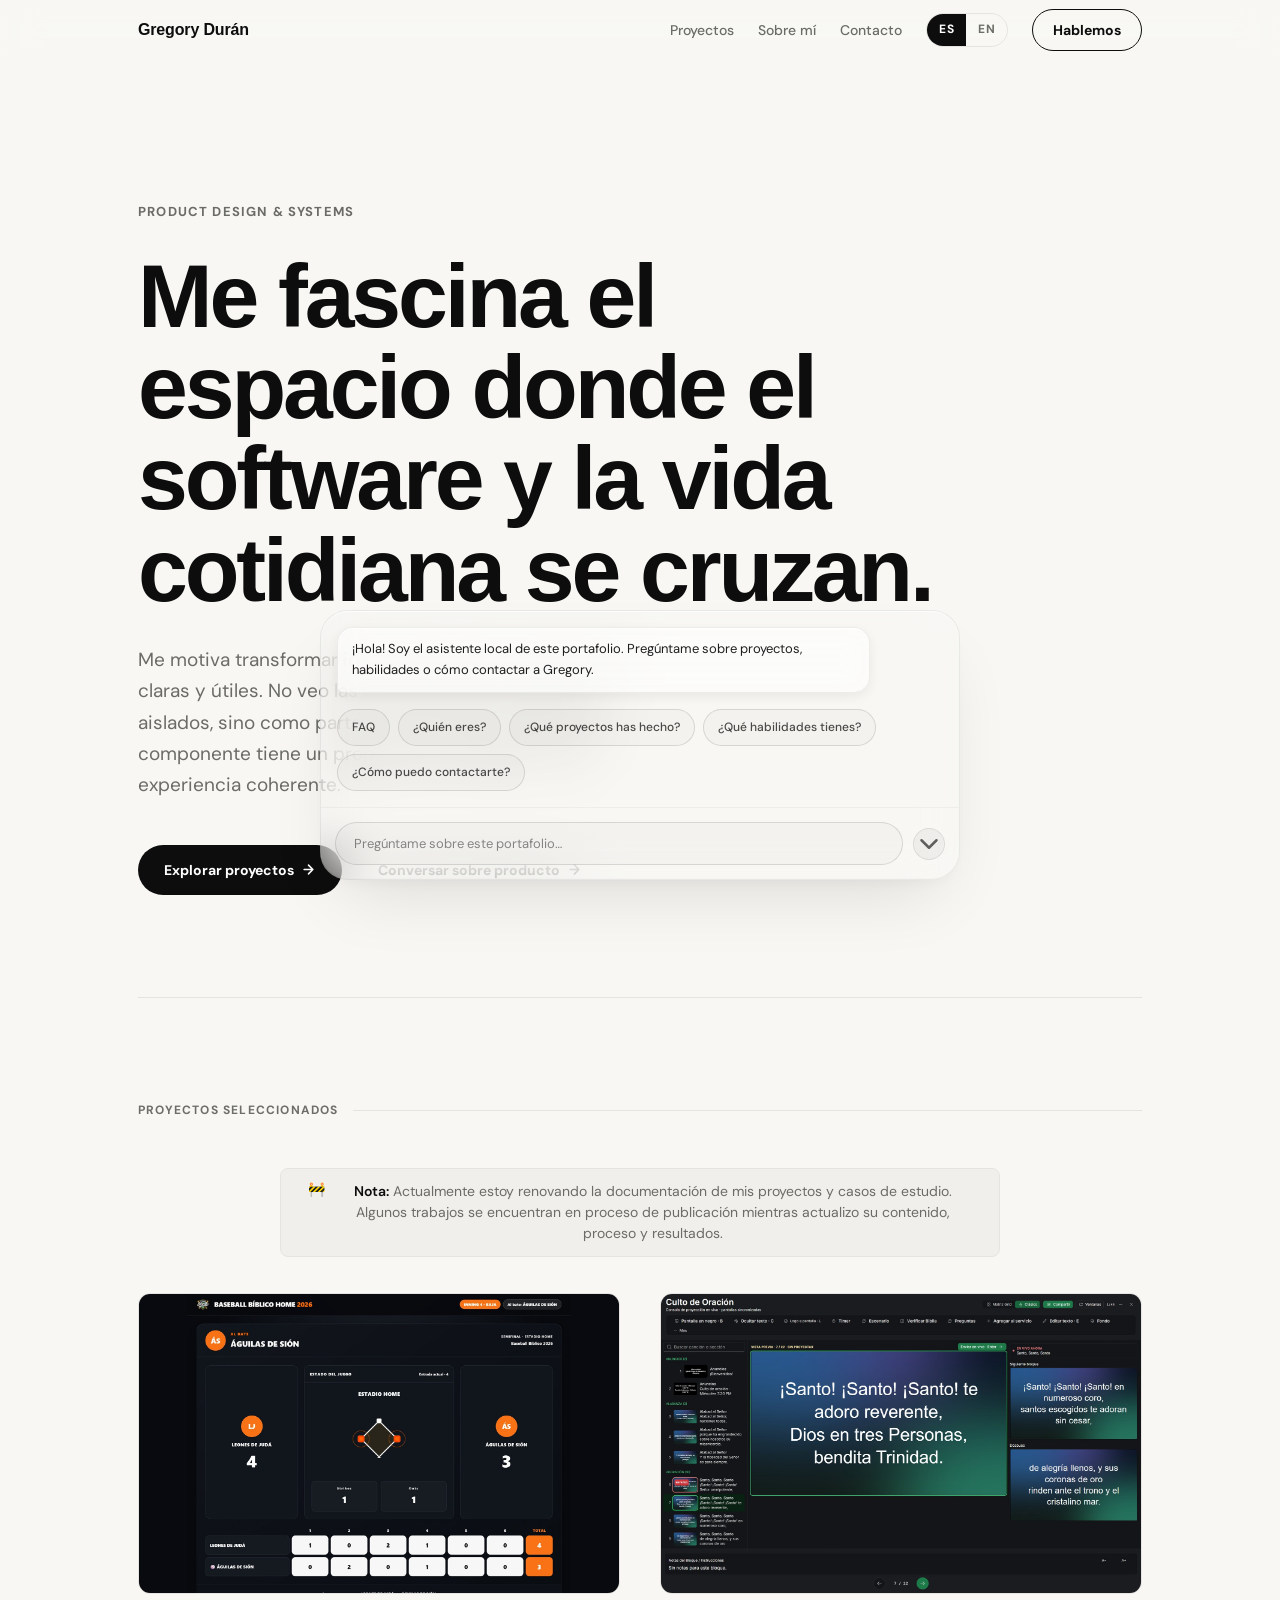
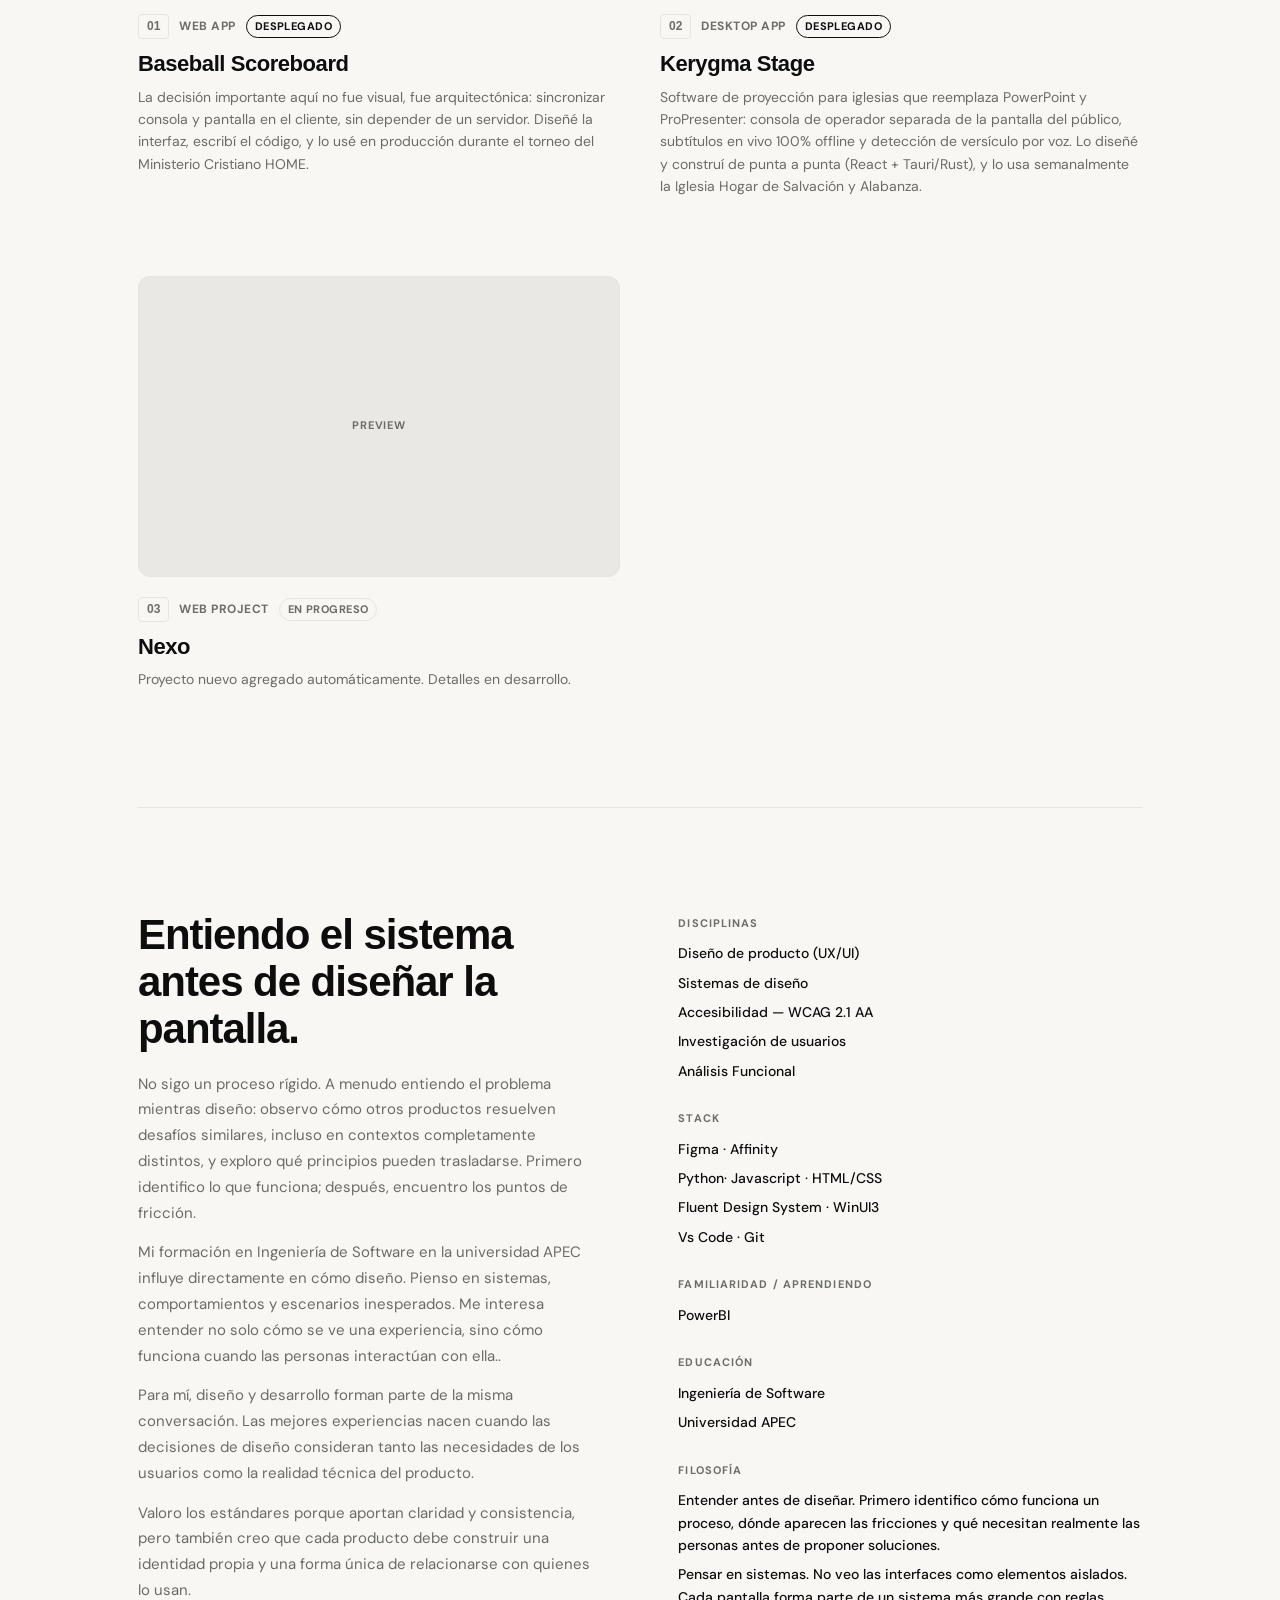
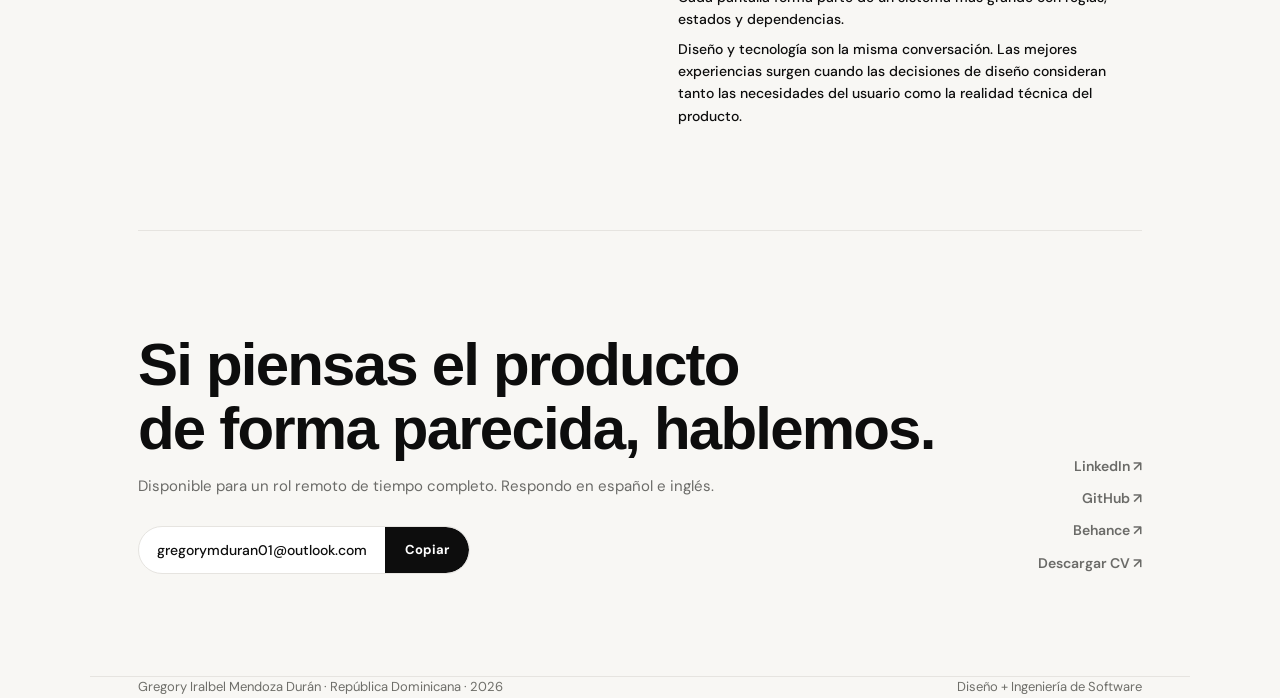
==== commit 3363b031: "actualizacion actualizacion portafolioo" ====
--- a/index.html
+++ b/index.html
@@ -716,8 +716,7 @@
           <div class="proj rv" role="listitem">
             <a href="proyectos/baseball-scoreboard.html" class="proj-link" data-i18n-aria="projects.baseball.aria"></a>
             <div class="proj-img">
-              <!-- REEMPLAZAR: sube tu screenshot a assets/img/baseball-scoreboard/cover.jpg y descomenta -->
-              <!-- <img src="assets/img/baseball-scoreboard/cover.jpg" alt="Preview Baseball Scoreboard"> -->
+              <img src="assets/img/baseball-scoreboard/cover.jpg" alt="Preview Baseball Scoreboard" loading="lazy">
             </div>
             <div class="proj-body">
               <div class="proj-meta">
@@ -730,7 +729,24 @@
             </div>
           </div>
 
-          <!-- 02 Nexo -->
+          <!-- 02 Kerygma Stage -->
+          <div class="proj rv" role="listitem">
+            <a href="proyectos/kerygma-stage.html" class="proj-link" data-i18n-aria="projects.kerygma.aria"></a>
+            <div class="proj-img">
+              <img src="assets/img/kerygma-stage/cover.jpg" alt="Preview Kerygma Stage" loading="lazy">
+            </div>
+            <div class="proj-body">
+              <div class="proj-meta">
+                <span class="proj-num">02</span>
+                <span class="proj-type" data-i18n="projects.kerygma.type"></span>
+                <span class="proj-status live" data-i18n="projects.kerygma.status"></span>
+              </div>
+              <p class="proj-name" data-i18n="projects.kerygma.title"></p>
+              <p class="proj-desc" data-i18n="projects.kerygma.description"></p>
+            </div>
+          </div>
+
+          <!-- 03 Nexo -->
           <div class="proj rv" role="listitem">
             <a href="proyectos/nexo.html" class="proj-link" data-i18n-aria="projects.nexo.aria"></a>
             <div class="proj-img">
@@ -739,7 +755,7 @@
             </div>
             <div class="proj-body">
               <div class="proj-meta">
-                <span class="proj-num">02</span>
+                <span class="proj-num">03</span>
                 <span class="proj-type" data-i18n="projects.nexo.type"></span>
                 <span class="proj-status wip" data-i18n="projects.nexo.status"></span>
               </div>
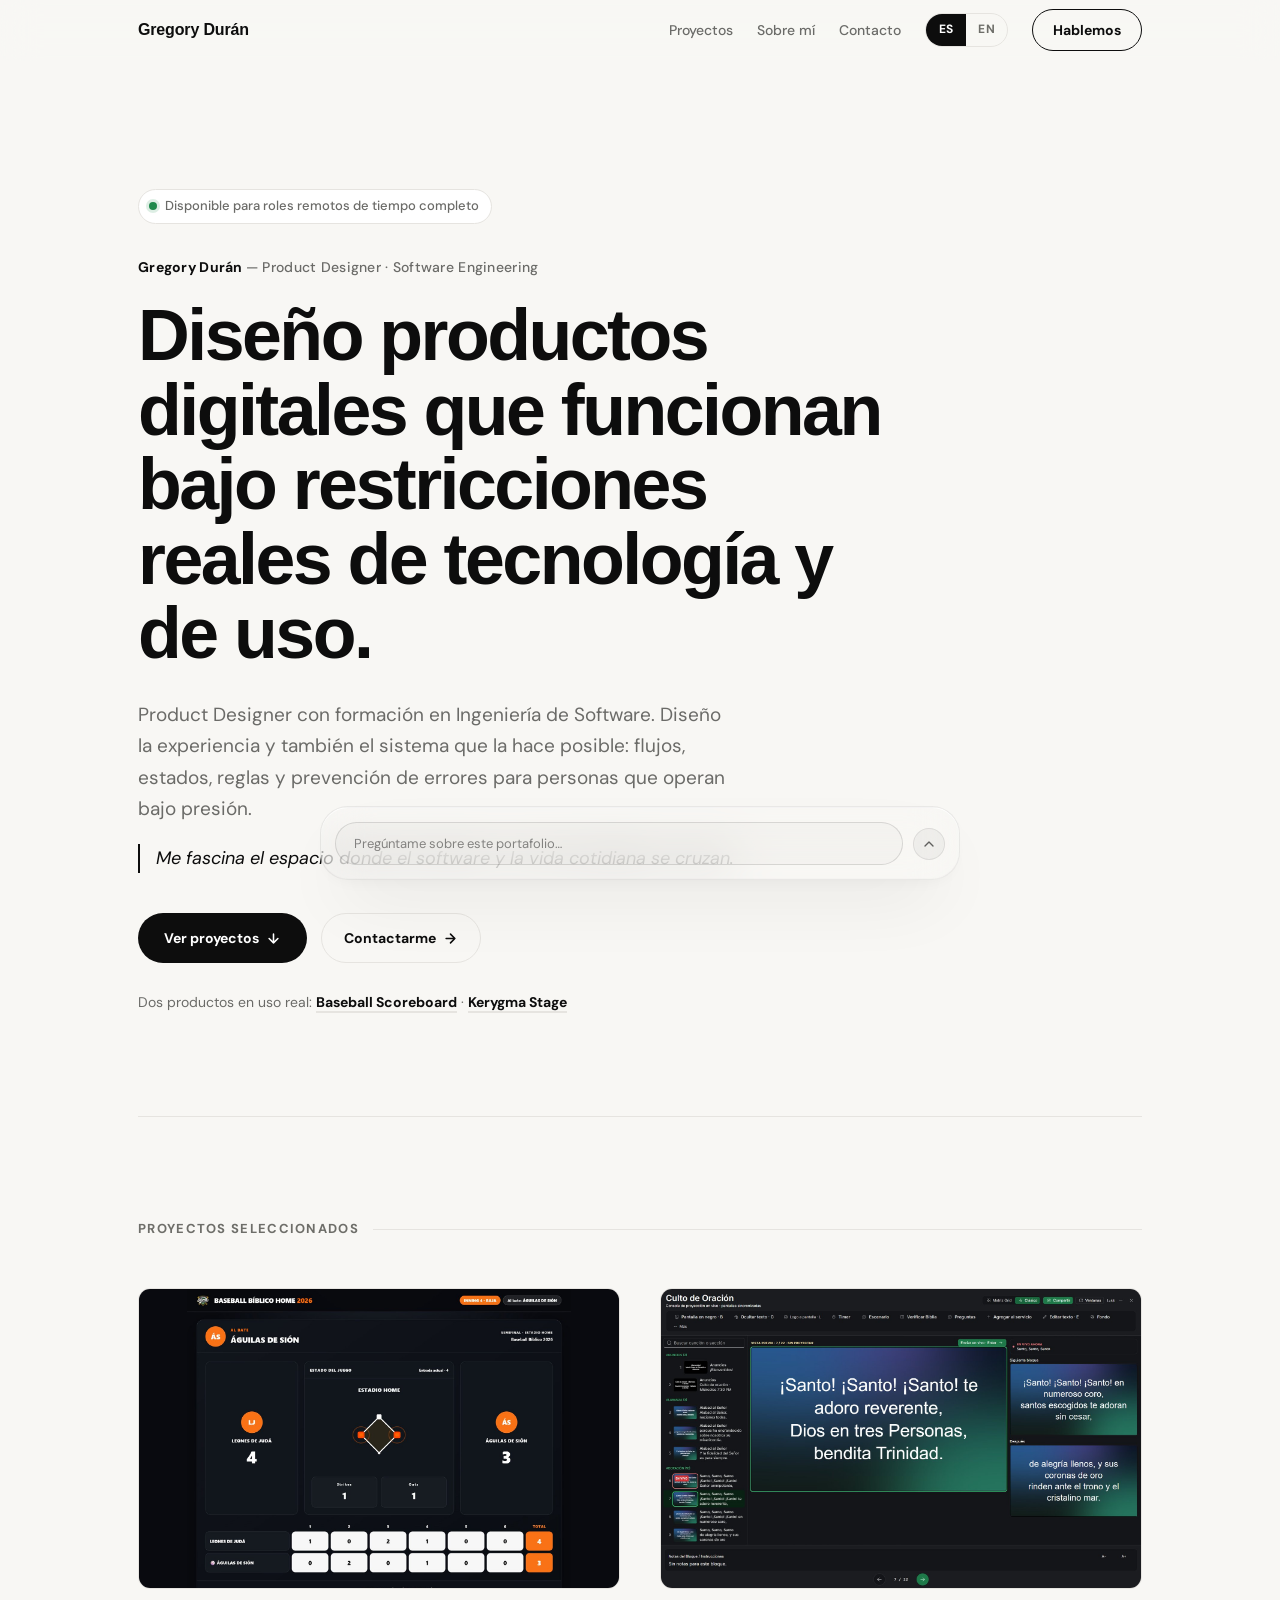
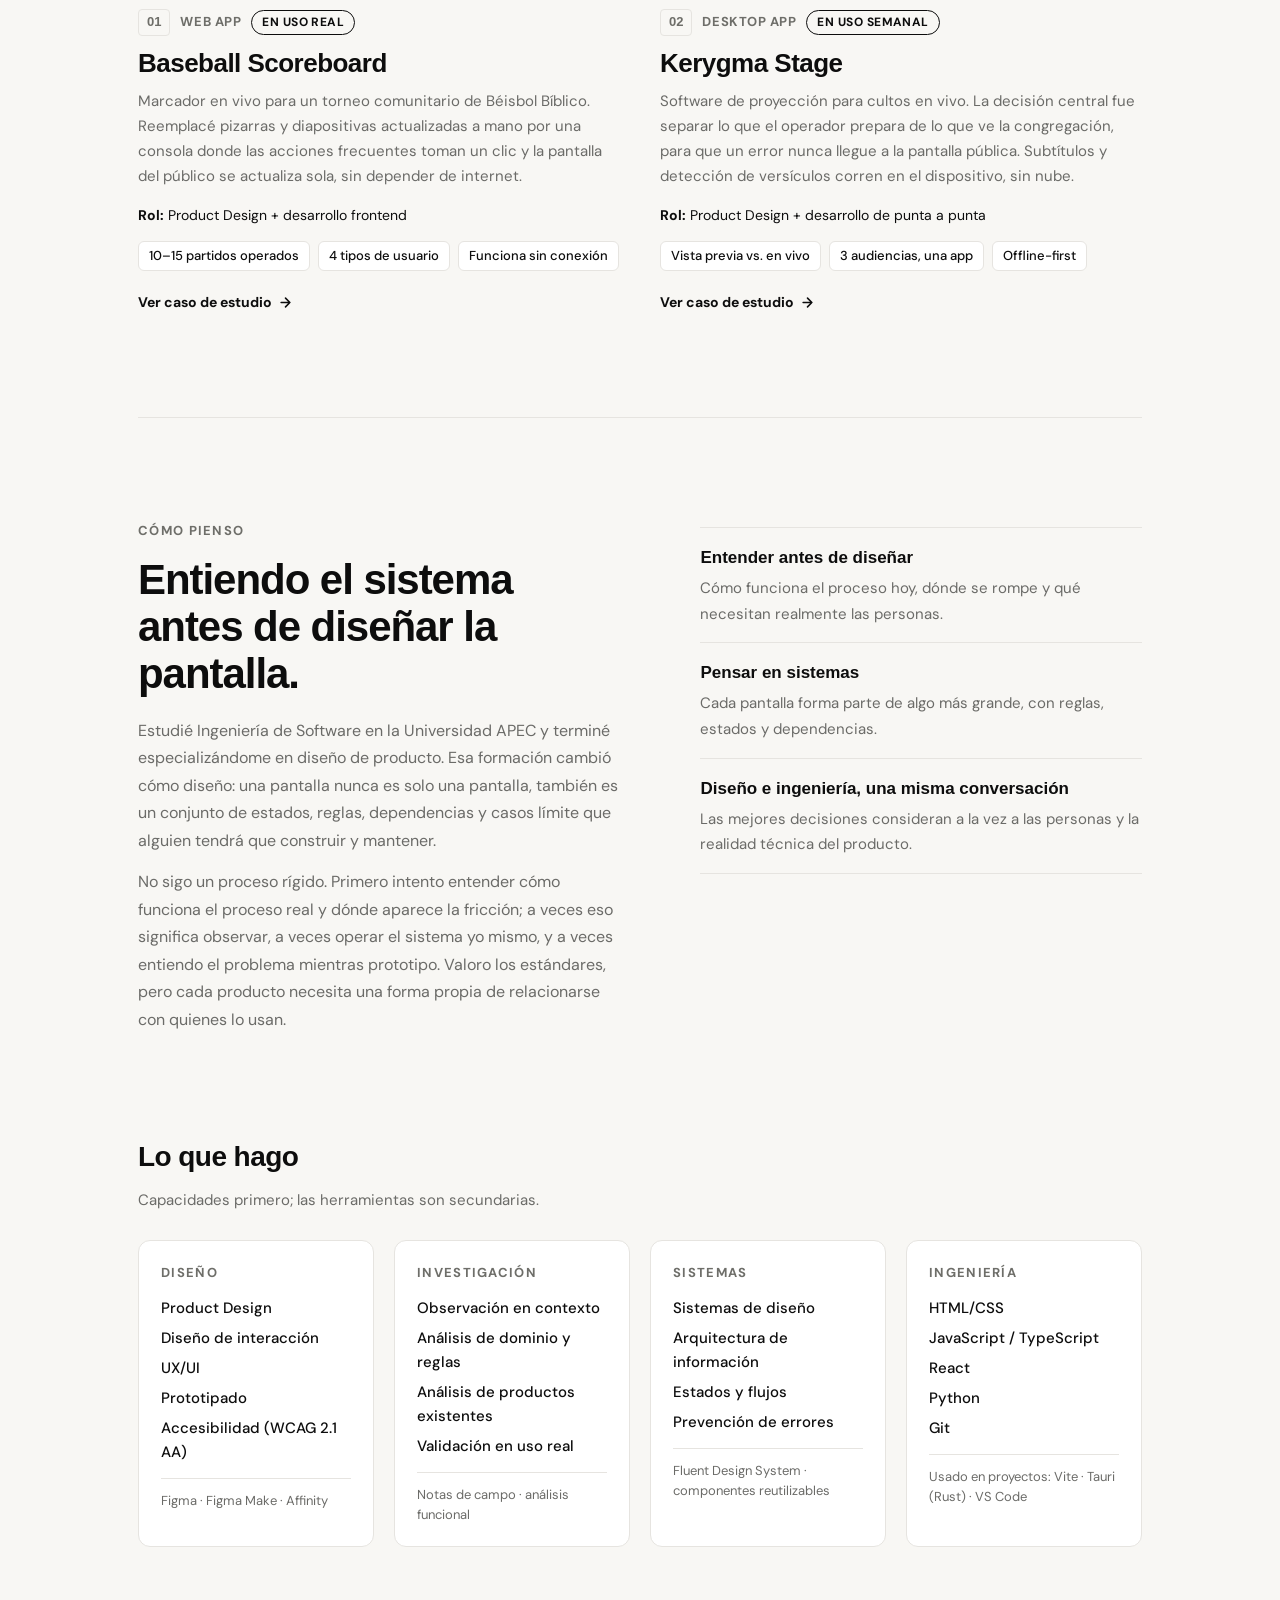
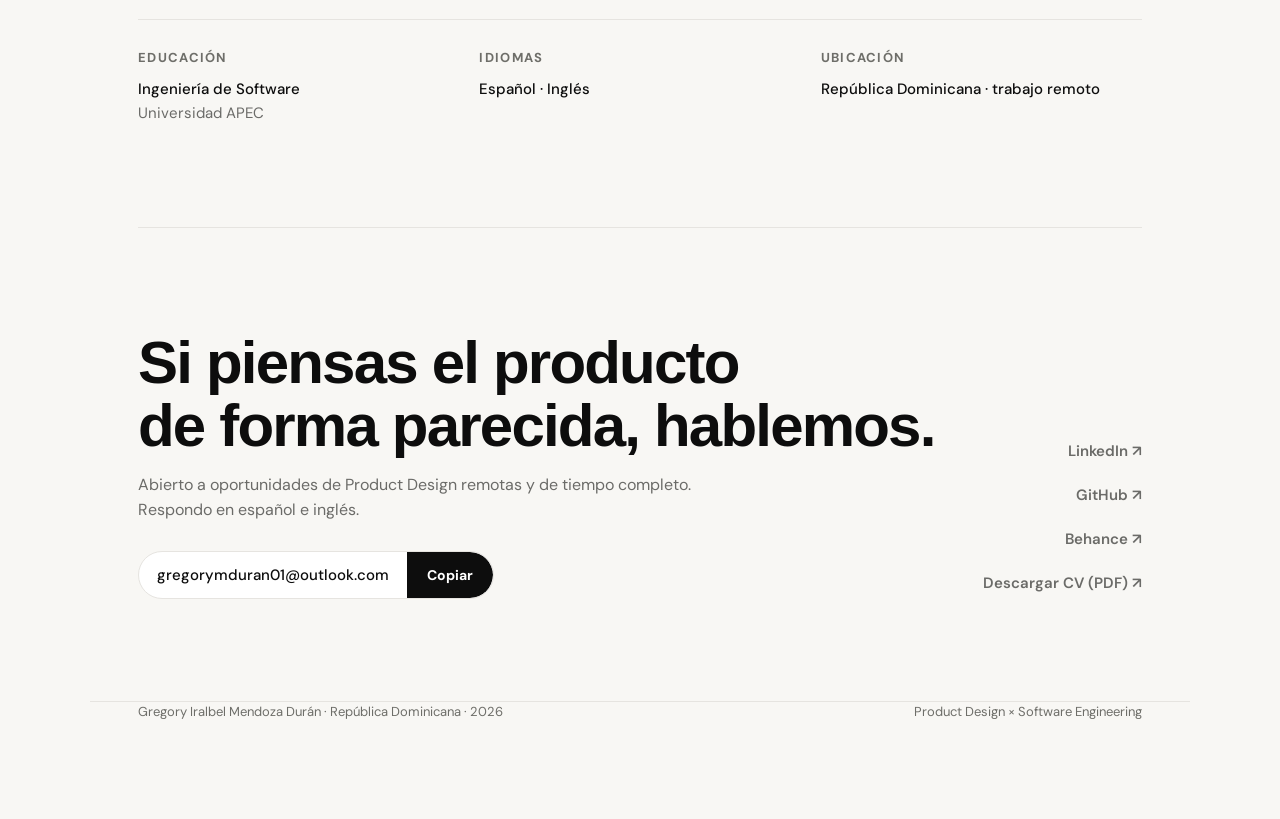
==== commit 919bdad8: "Mejora integral del portafolio: posicionamiento, casos de estudio y accesibilidad - Hero con posicio" ====
--- a/index.html
+++ b/index.html
@@ -4,27 +4,84 @@
 <head>
   <meta charset="UTF-8">
   <meta name="viewport" content="width=device-width, initial-scale=1.0">
-  <title>Gregory Durán — Product Designer</title>
+  <title data-i18n="meta.home.title">Gregory Durán — Product Designer · Software Engineering</title>
   <meta name="description"
-    content="Product Designer con formación en Ingeniería de Software. Diseño aplicando lógica de ingeniería.">
+    content="Product Designer con formación en Ingeniería de Software. Diseño productos digitales claros y sistemas de interacción que funcionan bajo restricciones reales de tecnología y uso.">
+  <link rel="canonical" href="https://gregorymduran.github.io/">
+  <meta name="author" content="Gregory Durán">
+  <meta name="theme-color" content="#F8F7F4">
   <link rel="icon"
     href="data:image/svg+xml,%3Csvg xmlns='http://www.w3.org/2000/svg' viewBox='0 0 100 100'%3E%3Crect width='100' height='100' rx='22' fill='%230D0D0D'/%3E%3Ctext x='50' y='70' font-family='Arial,sans-serif' font-size='58' font-weight='900' fill='%23F8F7F4' text-anchor='middle'%3EG%3C/text%3E%3C/svg%3E">
-  <!-- Open Graph / Twitter Card: og:image apunta a un asset que falta subir (recomendado 1200x630) -->
+
+  <!-- Open Graph / Twitter Card -->
   <meta property="og:type" content="website">
-  <meta property="og:title" content="Gregory Durán — Product Designer">
+  <meta property="og:site_name" content="Gregory Durán">
+  <meta property="og:locale" content="es_DO">
+  <meta property="og:locale:alternate" content="en_US">
+  <meta property="og:title" content="Gregory Durán — Product Designer · Software Engineering">
   <meta property="og:description"
-    content="Product Designer con formación en Ingeniería de Software. Diseño aplicando lógica de ingeniería.">
+    content="Diseño productos digitales claros y sistemas de interacción que funcionan bajo restricciones reales de tecnología y uso.">
   <meta property="og:url" content="https://gregorymduran.github.io/">
   <meta property="og:image" content="https://gregorymduran.github.io/assets/img/og-cover.jpg">
+  <meta property="og:image:width" content="1200">
+  <meta property="og:image:height" content="630">
+  <meta property="og:image:alt" content="Gregory Durán — Product Designer. Product Design × Systems × Software Engineering">
   <meta name="twitter:card" content="summary_large_image">
-  <meta name="twitter:title" content="Gregory Durán — Product Designer">
+  <meta name="twitter:title" content="Gregory Durán — Product Designer · Software Engineering">
   <meta name="twitter:description"
-    content="Product Designer con formación en Ingeniería de Software. Diseño aplicando lógica de ingeniería.">
+    content="Diseño productos digitales claros y sistemas de interacción que funcionan bajo restricciones reales de tecnología y uso.">
   <meta name="twitter:image" content="https://gregorymduran.github.io/assets/img/og-cover.jpg">
+  <meta name="twitter:image:alt" content="Gregory Durán — Product Designer. Product Design × Systems × Software Engineering">
+
+  <script type="application/ld+json">
+  {
+    "@context": "https://schema.org",
+    "@graph": [
+      {
+        "@type": "Person",
+        "@id": "https://gregorymduran.github.io/#person",
+        "name": "Gregory Durán",
+        "alternateName": "Gregory Iralbel Mendoza Durán",
+        "jobTitle": "Product Designer",
+        "description": "Product Designer with a Software Engineering background.",
+        "url": "https://gregorymduran.github.io/",
+        "image": "https://gregorymduran.github.io/assets/img/og-cover.jpg",
+        "email": "mailto:gregorymduran01@outlook.com",
+        "address": { "@type": "PostalAddress", "addressCountry": "DO" },
+        "alumniOf": { "@type": "CollegeOrUniversity", "name": "Universidad APEC" },
+        "knowsLanguage": ["es", "en"],
+        "knowsAbout": ["Product Design", "UX/UI Design", "Interaction Design", "Design Systems", "User Research", "Prototyping", "Software Engineering"],
+        "sameAs": [
+          "https://www.linkedin.com/in/gregmduran/",
+          "https://github.com/gregorymduran",
+          "https://www.behance.net/gregmduran"
+        ]
+      },
+      {
+        "@type": "WebSite",
+        "@id": "https://gregorymduran.github.io/#website",
+        "url": "https://gregorymduran.github.io/",
+        "name": "Gregory Durán — Product Designer",
+        "inLanguage": ["es", "en"],
+        "author": { "@id": "https://gregorymduran.github.io/#person" }
+      },
+      {
+        "@type": "ItemList",
+        "name": "Selected case studies",
+        "itemListElement": [
+          { "@type": "ListItem", "position": 1, "url": "https://gregorymduran.github.io/proyectos/baseball-scoreboard.html", "name": "Baseball Scoreboard" },
+          { "@type": "ListItem", "position": 2, "url": "https://gregorymduran.github.io/proyectos/kerygma-stage.html", "name": "Kerygma Stage" }
+        ]
+      }
+    ]
+  }
+  </script>
+
+  <script>document.documentElement.classList.add('js');</script>
   <link rel="preconnect" href="https://fonts.googleapis.com">
   <link rel="preconnect" href="https://fonts.gstatic.com" crossorigin>
   <link rel="preconnect" href="https://api.fontshare.com" crossorigin>
-  <link href="https://fonts.googleapis.com/css2?family=DM+Sans:wght@400;500&display=swap" rel="stylesheet">
+  <link href="https://fonts.googleapis.com/css2?family=DM+Sans:ital,wght@0,400;0,500;1,400&display=swap" rel="stylesheet">
   <link rel="stylesheet" href="https://api.fontshare.com/v2/css?f[]=satoshi@400,700,800,900&display=swap">
   <link rel="stylesheet" href="css/base.css">
   <style>
@@ -55,12 +112,6 @@
       }
     }
 
-    button:focus-visible {
-      outline: 2px solid var(--ink);
-      outline-offset: 3px;
-      border-radius: 4px
-    }
-
     /* ── Nav ─────────────────────────────── */
     .nav-row {
       height: 60px;
@@ -108,11 +159,12 @@
 
     .nav-burger {
       display: none;
-      width: 40px;
-      height: 40px;
+      width: 44px;
+      height: 44px;
       align-items: center;
       justify-content: center;
-      border-radius: 8px
+      border-radius: 8px;
+      color: var(--ink)
     }
 
     .m-menu {
@@ -121,7 +173,8 @@
       inset: 60px 0 0;
       background: var(--bg);
       z-index: 99;
-      padding: 32px 20px
+      padding: 32px 20px;
+      overflow-y: auto
     }
 
     .m-menu.open {
@@ -147,7 +200,8 @@
 
     .m-menu .lang-toggle {
       margin-top: 24px;
-      height: 42px
+      height: 44px;
+      width: max-content
     }
 
     .m-menu .lang-toggle button {
@@ -155,6 +209,10 @@
       padding: 0 18px
     }
 
+    html.menu-open {
+      overflow: hidden
+    }
+
     @media(max-width:680px) {
 
       .nav-links,
@@ -173,67 +231,96 @@
 
     /* ── Hero ─────────────────────────────── */
     .hero {
-      padding: clamp(72px, 11vw, 148px) 0 clamp(56px, 8vw, 112px);
+      padding: clamp(64px, 10vw, 136px) 0 clamp(56px, 8vw, 104px);
       border-bottom: 1px solid var(--line)
     }
 
+    .hero-status {
+      display: inline-flex;
+      align-items: center;
+      gap: 8px;
+      font-size: 13px;
+      font-weight: 500;
+      color: var(--ink-2);
+      padding: 6px 12px 6px 10px;
+      border: 1px solid var(--line);
+      border-radius: 99px;
+      background: var(--surface);
+      margin-bottom: 32px
+    }
+
+    .hero-status .dot {
+      width: 8px;
+      height: 8px;
+      border-radius: 50%;
+      background: #1F8A4C;
+      box-shadow: 0 0 0 3px rgba(31, 138, 76, .15);
+      flex-shrink: 0
+    }
+
     .hero-tag {
-      font-size: 13px;
-      font-weight: 700;
-      letter-spacing: .09em;
-      text-transform: uppercase;
+      font-size: 14px;
+      font-weight: 700;
+      letter-spacing: .02em;
+      color: var(--ink);
+      margin-bottom: 20px
+    }
+
+    .hero-tag span {
       color: var(--ink-2);
-      margin-bottom: 28px
-    }
-
-    .portfolio-note {
-      display: flex;
-      align-items: flex-start;
-      justify-content: center;
-      gap: 8px;
-      width: min(100%, 720px);
-      margin: 28px auto 36px;
-      padding: 12px 14px;
-      border: 1px solid var(--line);
-      border-radius: 8px;
-      background: rgba(13, 13, 13, 0.03);
-      color: var(--ink-2);
-      font-size: 14px;
-      line-height: 1.5;
-      text-align: center;
-    }
-
-    .portfolio-note .note-icon {
-      flex-shrink: 0;
-      margin-top: 1px;
-      line-height: 1;
-    }
-
-    .portfolio-note > span:last-child {
-      max-width: 640px;
-    }
-
-    .portfolio-note strong {
-      font-weight: 600;
-      color: var(--ink);
+      font-weight: 500
     }
 
     .hero h1 {
       font-family: 'Satoshi', sans-serif;
-      font-size: clamp(44px, 7vw, 92px);
+      font-size: clamp(36px, 5.6vw, 72px);
       font-weight: 900;
       letter-spacing: -.035em;
-      line-height: 1.02;
-      max-width: 16ch;
+      line-height: 1.04;
+      max-width: 19ch;
       margin-bottom: 28px;
     }
 
     .hero-desc {
       font-size: clamp(16px, 1.7vw, 19px);
       color: var(--ink-2);
-      max-width: 520px;
+      max-width: 600px;
       line-height: 1.65;
-      margin-bottom: 44px
+      margin-bottom: 20px
+    }
+
+    .hero-quote {
+      font-size: clamp(16px, 1.6vw, 18px);
+      font-style: italic;
+      color: var(--ink);
+      max-width: 600px;
+      line-height: 1.6;
+      padding-left: 16px;
+      border-left: 2px solid var(--ink);
+      margin-bottom: 40px
+    }
+
+    @media(max-width:540px) {
+      .hero {
+        padding-top: 36px
+      }
+
+      .hero-status {
+        margin-bottom: 24px
+      }
+
+      .hero h1 {
+        font-size: 34px;
+        margin-bottom: 20px
+      }
+
+      .hero-desc {
+        font-size: 16px
+      }
+
+      .hero-quote {
+        margin-bottom: 28px
+      }
     }
 
     .hero-btns {
@@ -252,8 +339,9 @@
       border-radius: 99px;
       font-weight: 700;
       font-size: 14px;
-      color: var(--ink-2);
-      transition: color var(--ease);
+      color: var(--ink);
+      border: 1.5px solid var(--line);
+      transition: border-color var(--ease);
     }
 
     .btn-line svg {
@@ -261,20 +349,36 @@
     }
 
     .btn-line:hover {
-      color: var(--ink)
+      border-color: var(--ink)
     }
 
     .btn-line:hover svg {
       transform: translateX(3px)
     }
 
-    /* ── Work ─────────────────────────────── */
-    .work {
-      padding: clamp(56px, 8vw, 112px) 0
-    }
-
+    .hero-proof {
+      margin-top: 28px;
+      font-size: 14px;
+      color: var(--ink-2)
+    }
+
+    .hero-proof a {
+      color: var(--ink);
+      font-weight: 700;
+      text-decoration: underline;
+      text-decoration-color: var(--line);
+      text-underline-offset: 4px;
+      text-decoration-thickness: 2px;
+      transition: text-decoration-color var(--ease)
+    }
+
+    .hero-proof a:hover {
+      text-decoration-color: var(--ink)
+    }
+
+    /* ── Section labels ───────────────────── */
     .row-label {
-      font-size: 12px;
+      font-size: 13px;
       font-weight: 700;
       letter-spacing: .1em;
       text-transform: uppercase;
@@ -292,6 +396,11 @@
       background: var(--line)
     }
 
+    /* ── Work ─────────────────────────────── */
+    .work {
+      padding: clamp(56px, 8vw, 112px) 0
+    }
+
     .work-grid {
       display: grid;
       grid-template-columns: repeat(2, 1fr);
@@ -301,26 +410,26 @@
     @media(max-width:768px) {
       .work-grid {
         grid-template-columns: 1fr;
-        gap: 48px
+        gap: 56px
       }
     }
 
     .proj {
       display: flex;
       flex-direction: column;
-      cursor: pointer;
       position: relative
     }
 
     .proj-link {
       position: absolute;
       inset: 0;
-      z-index: 3
+      z-index: 3;
+      border-radius: 14px
     }
 
     .proj-link:focus-visible {
       outline: 2px solid var(--ink);
-      outline-offset: 2px;
+      outline-offset: 6px;
       border-radius: 14px
     }
 
@@ -333,7 +442,6 @@
       border: 1px solid var(--line);
       margin-bottom: 20px;
       transition: transform var(--ease), box-shadow var(--ease);
-      position: relative;
     }
 
     .proj-img img {
@@ -343,25 +451,6 @@
       transition: transform var(--ease)
     }
 
-    .proj-img::after {
-      content: 'Preview';
-      position: absolute;
-      inset: 0;
-      display: flex;
-      align-items: center;
-      justify-content: center;
-      font-size: 11px;
-      font-weight: 700;
-      letter-spacing: .08em;
-      text-transform: uppercase;
-      color: var(--ink-3);
-      pointer-events: none;
-    }
-
-    .proj-img:has(img[src]:not([src=""]))::after {
-      display: none
-    }
-
     .proj:hover .proj-img {
       transform: translateY(-6px);
       box-shadow: 0 20px 38px -10px rgba(13, 13, 13, .12)
@@ -371,13 +460,10 @@
       transform: scale(1.03)
     }
 
-    .proj:hover .proj-name {
+    .proj:hover .proj-name,
+    .proj-link:focus-visible~.proj-body .proj-name {
       text-decoration: underline;
       text-underline-offset: 4px
-    }
-
-    .proj-body {
-      width: 100%
     }
 
     .proj-meta {
@@ -390,7 +476,7 @@
 
     .proj-num {
       font-family: 'Satoshi', sans-serif;
-      font-size: 12px;
+      font-size: 13px;
       font-weight: 700;
       color: var(--ink-3);
       border: 1px solid var(--line);
@@ -399,7 +485,7 @@
     }
 
     .proj-type {
-      font-size: 12px;
+      font-size: 13px;
       font-weight: 700;
       letter-spacing: .04em;
       text-transform: uppercase;
@@ -407,48 +493,52 @@
     }
 
     .proj-status {
-      font-size: 11px;
+      font-size: 12px;
       font-weight: 700;
       letter-spacing: .04em;
       text-transform: uppercase;
-      padding: 2px 8px;
+      padding: 2px 10px;
       border-radius: 99px;
-      border: 1px solid var(--line);
-      color: var(--ink-2)
-    }
-
-    .proj-status.live {
-      border-color: currentColor;
+      border: 1px solid currentColor;
       color: var(--ink)
     }
 
     .proj-name {
       font-family: 'Satoshi', sans-serif;
-      font-size: 22px;
+      font-size: clamp(22px, 2.4vw, 26px);
       font-weight: 800;
       letter-spacing: -.02em;
       line-height: 1.2;
       color: var(--ink);
-      margin-bottom: 8px;
-      transition: color var(--ease)
+      margin-bottom: 10px;
     }
 
     .proj-desc {
+      font-size: 15px;
+      color: var(--ink-2);
+      line-height: 1.65;
+      margin-bottom: 16px
+    }
+
+    .proj-role {
       font-size: 14px;
-      color: var(--ink-2);
-      line-height: 1.6;
+      color: var(--ink);
       margin-bottom: 14px
+    }
+
+    .proj-role strong {
+      font-weight: 700
     }
 
     .proj-kpi {
       display: flex;
-      gap: 10px;
+      gap: 8px;
       flex-wrap: wrap
     }
 
-    .proj-kpi span {
-      font-size: 12px;
-      font-weight: 700;
+    .proj-kpi li {
+      font-size: 13px;
+      font-weight: 500;
       color: var(--ink);
       background: var(--surface);
       padding: 4px 10px;
@@ -456,6 +546,24 @@
       border: 1px solid var(--line)
     }
 
+    .proj-cta {
+      display: inline-flex;
+      align-items: center;
+      gap: 6px;
+      margin-top: 20px;
+      font-size: 14px;
+      font-weight: 700;
+      color: var(--ink)
+    }
+
+    .proj-cta svg {
+      transition: transform var(--ease)
+    }
+
+    .proj:hover .proj-cta svg {
+      transform: translateX(3px)
+    }
+
     /* ── About ────────────────────────────── */
     .about {
       padding: clamp(56px, 8vw, 112px) 0;
@@ -464,12 +572,13 @@
 
     .about-grid {
       display: grid;
-      grid-template-columns: 1fr 1fr;
+      grid-template-columns: 1.1fr 1fr;
       gap: clamp(40px, 6vw, 88px);
-      align-items: start
-    }
-
-    @media(max-width:720px) {
+      align-items: start;
+      margin-bottom: clamp(56px, 7vw, 88px)
+    }
+
+    @media(max-width:760px) {
       .about-grid {
         grid-template-columns: 1fr
       }
@@ -477,50 +586,169 @@
 
     .about-left h2 {
       font-family: 'Satoshi', sans-serif;
-      font-size: clamp(26px, 3.6vw, 42px);
+      font-size: clamp(28px, 3.6vw, 42px);
       font-weight: 900;
       letter-spacing: -.025em;
       line-height: 1.12;
       margin-bottom: 20px
     }
 
-    .about-left p {
-      font-size: 15px;
+    .about-kicker {
+      font-size: 13px;
+      font-weight: 700;
+      letter-spacing: .1em;
+      text-transform: uppercase;
+      color: var(--ink-3);
+      margin-bottom: 14px
+    }
+
+    .about-left p:not(.about-kicker) {
+      font-size: 16px;
       color: var(--ink-2);
       line-height: 1.72;
       margin-bottom: 14px
-    }
-
-    .about-left p:last-child {
-      margin-bottom: 0
     }
 
     .about-right {
       display: flex;
       flex-direction: column;
       gap: 28px;
-      padding-top: 4px
-    }
-
-    .cred h3 {
-      font-size: 11px;
+      padding-top: 6px
+    }
+
+    .principles li {
+      padding: 16px 0;
+      border-top: 1px solid var(--line)
+    }
+
+    .principles li:last-child {
+      border-bottom: 1px solid var(--line)
+    }
+
+    .principles strong {
+      display: block;
+      font-family: 'Satoshi', sans-serif;
+      font-size: 17px;
+      font-weight: 800;
+      color: var(--ink);
+      margin-bottom: 4px
+    }
+
+    .principles span {
+      font-size: 15px;
+      color: var(--ink-2);
+      line-height: 1.6
+    }
+
+    /* Skills */
+    .skills-head {
+      font-family: 'Satoshi', sans-serif;
+      font-size: clamp(22px, 2.6vw, 28px);
+      font-weight: 900;
+      letter-spacing: -.02em;
+      margin-bottom: 8px
+    }
+
+    .skills-sub {
+      font-size: 15px;
+      color: var(--ink-2);
+      margin-bottom: 28px;
+      max-width: 620px
+    }
+
+    .skills {
+      display: grid;
+      grid-template-columns: repeat(4, 1fr);
+      gap: 20px;
+      margin-bottom: clamp(48px, 6vw, 72px)
+    }
+
+    @media(max-width:960px) {
+      .skills {
+        grid-template-columns: repeat(2, 1fr)
+      }
+    }
+
+    @media(max-width:540px) {
+      .skills {
+        grid-template-columns: 1fr
+      }
+    }
+
+    .skill {
+      background: var(--surface);
+      border: 1px solid var(--line);
+      border-radius: 12px;
+      padding: 22px
+    }
+
+    .skill h3 {
+      font-size: 13px;
       font-weight: 700;
       letter-spacing: .1em;
       text-transform: uppercase;
       color: var(--ink-3);
-      margin-bottom: 10px
-    }
-
-    .cred ul {
+      margin-bottom: 12px
+    }
+
+    .skill ul {
       display: flex;
       flex-direction: column;
-      gap: 7px
-    }
-
-    .cred li {
-      font-size: 14px;
+      gap: 6px;
+      margin-bottom: 14px
+    }
+
+    .skill li {
+      font-size: 15px;
       font-weight: 500;
       color: var(--ink)
+    }
+
+    .skill .tools {
+      font-size: 13px;
+      color: var(--ink-2);
+      padding-top: 12px;
+      border-top: 1px solid var(--line);
+      line-height: 1.5
+    }
+
+    /* Education */
+    .edu {
+      display: grid;
+      grid-template-columns: repeat(3, 1fr);
+      gap: 20px;
+      padding-top: 28px;
+      border-top: 1px solid var(--line)
+    }
+
+    @media(max-width:680px) {
+      .edu {
+        grid-template-columns: 1fr
+      }
+    }
+
+    .edu h3 {
+      font-size: 13px;
+      font-weight: 700;
+      letter-spacing: .1em;
+      text-transform: uppercase;
+      color: var(--ink-3);
+      margin-bottom: 8px
+    }
+
+    .edu p {
+      font-size: 15px;
+      font-weight: 500;
+      color: var(--ink)
+    }
+
+    .edu p span {
+      display: block
+    }
+
+    .edu p span+span {
+      font-weight: 400;
+      color: var(--ink-2)
     }
 
     /* ── Contact ──────────────────────────── */
@@ -552,9 +780,10 @@
     }
 
     .contact-sub {
-      font-size: 15px;
+      font-size: 16px;
       color: var(--ink-2);
-      margin-bottom: 28px
+      margin-bottom: 28px;
+      max-width: 560px
     }
 
     .email-copy {
@@ -563,15 +792,27 @@
       border: 1.5px solid var(--line);
       border-radius: 99px;
       background: var(--surface);
-      overflow: hidden
-    }
-
-    .email-copy span {
+      overflow: hidden;
+      max-width: 100%
+    }
+
+    .email-copy a {
       padding: 0 18px;
-      font-size: 14px;
+      font-size: 15px;
       font-weight: 500;
       color: var(--ink);
-      white-space: nowrap
+      white-space: nowrap;
+      overflow: hidden;
+      text-overflow: ellipsis
+    }
+
+    .email-copy a:hover {
+      text-decoration: underline;
+      text-underline-offset: 3px
+    }
+
+    .email-copy a:focus-visible {
+      outline-offset: -3px
     }
 
     .email-copy button {
@@ -579,22 +820,28 @@
       padding: 0 20px;
       background: var(--ink);
       color: #fff;
-      font-size: 13px;
+      font-size: 14px;
       font-weight: 700;
       border-radius: 0 99px 99px 0;
       transition: opacity var(--ease);
-      white-space: nowrap
+      white-space: nowrap;
+      flex-shrink: 0
     }
 
     .email-copy button:hover {
       opacity: .8
+    }
+
+    .email-copy button:focus-visible {
+      outline-offset: -4px;
+      outline-color: #fff
     }
 
     .social-col {
       display: flex;
       flex-direction: column;
       align-items: flex-end;
-      gap: 10px
+      gap: 12px
     }
 
     @media(max-width:680px) {
@@ -602,15 +849,16 @@
         flex-direction: row;
         align-items: flex-start;
         flex-wrap: wrap;
-        gap: 16px
+        gap: 12px 20px
       }
     }
 
     .social-col a {
-      font-size: 14px;
+      font-size: 15px;
       font-weight: 600;
       color: var(--ink-2);
-      transition: color var(--ease)
+      transition: color var(--ease);
+      padding: 4px 0
     }
 
     .social-col a:hover {
@@ -638,20 +886,20 @@
   <!-- NAV -->
   <header class="nav" id="siteNav">
     <div class="g nav-row">
-      <a href="#" class="nav-name">Gregory Durán</a>
+      <a href="#main" class="nav-name">Gregory Durán</a>
       <div class="nav-right">
-        <nav class="nav-links" aria-label="Principal">
+        <nav class="nav-links" data-i18n-aria="navigation.label" aria-label="Principal">
           <a href="#work" data-i18n="navigation.work">Proyectos</a>
           <a href="#about" data-i18n="navigation.about">Sobre mí</a>
           <a href="#contact" data-i18n="navigation.contact">Contacto</a>
         </nav>
         <div class="lang-toggle" role="group" aria-label="Idioma / Language">
-          <button id="btnEs" class="active">ES</button>
-          <button id="btnEn">EN</button>
+          <button type="button" id="btnEs" class="active" lang="es" aria-pressed="true" aria-label="Español">ES</button>
+          <button type="button" id="btnEn" lang="en" aria-pressed="false" aria-label="English">EN</button>
         </div>
         <a href="#contact" class="nav-contact" data-i18n="navigation.cta">Hablemos</a>
       </div>
-      <button class="nav-burger" id="navBurger" aria-label="Abrir menú" aria-expanded="false">
+      <button type="button" class="nav-burger" id="navBurger" aria-label="Abrir menú" aria-expanded="false" aria-controls="mMenu">
         <svg width="22" height="22" viewBox="0 0 24 24" fill="none" stroke="currentColor" stroke-width="2"
           stroke-linecap="round" aria-hidden="true">
           <line x1="3" y1="6" x2="21" y2="6" />
@@ -662,14 +910,14 @@
     </div>
   </header>
 
-  <nav class="m-menu" id="mMenu" aria-label="Menú móvil">
+  <nav class="m-menu" id="mMenu" data-i18n-aria="navigation.mobileLabel" aria-label="Menú móvil">
     <a href="#work" data-i18n="navigation.work">Proyectos</a>
     <a href="#about" data-i18n="navigation.about">Sobre mí</a>
     <a href="#contact" data-i18n="navigation.contact">Contacto</a>
     <a href="#contact" class="nav-contact" data-i18n="navigation.cta">Hablemos</a>
-    <div class="lang-toggle" role="group" aria-label="Idioma / Language" style="margin-top:24px;height:42px">
-      <button id="btnEsM" class="active">ES</button>
-      <button id="btnEnM">EN</button>
+    <div class="lang-toggle" role="group" aria-label="Idioma / Language">
+      <button type="button" id="btnEsM" class="active" lang="es" aria-pressed="true" aria-label="Español">ES</button>
+      <button type="button" id="btnEnM" lang="en" aria-pressed="false" aria-label="English">EN</button>
     </div>
   </nav>
 
@@ -677,92 +925,90 @@
 
     <!-- HERO -->
     <div class="g">
-      <section class="hero">
-        <p class="hero-tag rv" data-i18n="hero.tag">Product Design & Systems</p>
-        <h1 class="rv" data-i18n="hero.title">Me fascina el espacio donde el software y la vida cotidiana se cruzan.</h1>
-        <p class="hero-desc rv" data-i18n="hero.description">Me motiva transformar ideas complejas en experiencias claras y útiles. No veo las interfaces como elementos aislados, sino como parte de un sistema donde cada componente tiene un propósito y contribuye a una experiencia coherente.</p>
+      <section class="hero" aria-labelledby="hero-title">
+        <p class="hero-status rv"><span class="dot" aria-hidden="true"></span><span data-i18n="hero.status">Disponible para roles remotos de tiempo completo</span></p>
+        <p class="hero-tag rv">Gregory Durán <span>— Product Designer · Software Engineering</span></p>
+        <h1 class="rv" id="hero-title" data-i18n="hero.title">Diseño productos digitales que funcionan bajo restricciones reales de tecnología y de uso.</h1>
+        <p class="hero-desc rv" data-i18n="hero.description">Product Designer con formación en Ingeniería de Software. Diseño la experiencia y también el sistema que la hace posible: flujos, estados, reglas y prevención de errores para personas que operan bajo presión.</p>
+        <p class="hero-quote rv" data-i18n="hero.quote">Me fascina el espacio donde el software y la vida cotidiana se cruzan.</p>
         <div class="hero-btns rv">
           <a href="#work" class="btn-fill">
-            <span data-i18n="hero.buttonProjects">Explorar proyectos</span>
+            <span data-i18n="hero.buttonProjects">Ver proyectos</span>
             <svg width="15" height="15" viewBox="0 0 24 24" fill="none" stroke="currentColor" stroke-width="2.5"
               stroke-linecap="round" stroke-linejoin="round" aria-hidden="true">
-              <path d="M5 12h14M12 5l7 7-7 7" />
+              <path d="M12 5v14M5 12l7 7 7-7" />
             </svg>
           </a>
           <a href="#contact" class="btn-line">
-            <span data-i18n="hero.buttonContact">Conversar sobre producto</span>
+            <span data-i18n="hero.buttonContact">Contactarme</span>
             <svg width="15" height="15" viewBox="0 0 24 24" fill="none" stroke="currentColor" stroke-width="2.5"
               stroke-linecap="round" stroke-linejoin="round" aria-hidden="true">
               <path d="M5 12h14M12 5l7 7-7 7" />
             </svg>
           </a>
         </div>
+        <p class="hero-proof rv"><span data-i18n="hero.proof">Dos productos en uso real:</span> <a href="proyectos/baseball-scoreboard.html">Baseball Scoreboard</a> · <a href="proyectos/kerygma-stage.html">Kerygma Stage</a></p>
       </section>
     </div>
 
     <!-- WORK -->
     <div class="g">
-      <section class="work" id="work">
-        <p class="row-label" data-i18n="work.label">Proyectos seleccionados</p>
-
-        <div class="portfolio-note rv" role="note">
-          <span class="note-icon" aria-hidden="true">🚧</span>
-          <span><strong>Nota:</strong> Actualmente estoy renovando la documentación de mis proyectos y casos de estudio. Algunos trabajos se encuentran en proceso de publicación mientras actualizo su contenido, proceso y resultados.</span>
-        </div>
+      <section class="work" id="work" aria-labelledby="work-title">
+        <h2 class="row-label" id="work-title" data-i18n="work.label">Proyectos seleccionados</h2>
 
         <div class="work-grid" role="list">
           <!-- PROJECTS:START -->
           <!-- 01 Baseball Scoreboard -->
-          <div class="proj rv" role="listitem">
-            <a href="proyectos/baseball-scoreboard.html" class="proj-link" data-i18n-aria="projects.baseball.aria"></a>
+          <article class="proj rv" role="listitem">
+            <a href="proyectos/baseball-scoreboard.html" class="proj-link" data-i18n-aria="projects.baseball.aria" aria-label="Baseball Scoreboard — Ver caso de estudio"></a>
             <div class="proj-img">
-              <img src="assets/img/baseball-scoreboard/cover.jpg" alt="Preview Baseball Scoreboard" loading="lazy">
+              <img src="assets/img/baseball-scoreboard/cover.jpg" data-i18n-alt="projects.baseball.imageAlt" alt="Consola del operador y pantalla de proyección de Baseball Scoreboard" width="1600" height="1000" loading="lazy">
             </div>
             <div class="proj-body">
               <div class="proj-meta">
                 <span class="proj-num">01</span>
-                <span class="proj-type" data-i18n="projects.baseball.type"></span>
-                <span class="proj-status live" data-i18n="projects.baseball.status"></span>
+                <span class="proj-type" data-i18n="projects.baseball.type">Web App</span>
+                <span class="proj-status" data-i18n="projects.baseball.status">En uso real</span>
               </div>
-              <p class="proj-name" data-i18n="projects.baseball.title"></p>
-              <p class="proj-desc" data-i18n="projects.baseball.description"></p>
+              <h3 class="proj-name" data-i18n="projects.baseball.title">Baseball Scoreboard</h3>
+              <p class="proj-desc" data-i18n="projects.baseball.description">Marcador en vivo para un torneo comunitario de Béisbol Bíblico. Reemplacé pizarras y diapositivas actualizadas a mano por una consola donde las acciones frecuentes toman un clic y la pantalla del público se actualiza sola, sin depender de internet.</p>
+              <p class="proj-role"><strong data-i18n="projects.roleLabel">Rol:</strong> <span data-i18n="projects.baseball.role">Product Design + desarrollo frontend</span></p>
+              <ul class="proj-kpi">
+                <li data-i18n="projects.baseball.fact1">10–15 partidos operados</li>
+                <li data-i18n="projects.baseball.fact2">4 tipos de usuario</li>
+                <li data-i18n="projects.baseball.fact3">Funciona sin conexión</li>
+              </ul>
+              <span class="proj-cta" aria-hidden="true"><span data-i18n="projects.cta">Ver caso de estudio</span>
+                <svg width="15" height="15" viewBox="0 0 24 24" fill="none" stroke="currentColor" stroke-width="2.5" stroke-linecap="round" stroke-linejoin="round"><path d="M5 12h14M12 5l7 7-7 7" /></svg>
+              </span>
             </div>
-          </div>
+          </article>
 
           <!-- 02 Kerygma Stage -->
-          <div class="proj rv" role="listitem">
-            <a href="proyectos/kerygma-stage.html" class="proj-link" data-i18n-aria="projects.kerygma.aria"></a>
+          <article class="proj rv" role="listitem">
+            <a href="proyectos/kerygma-stage.html" class="proj-link" data-i18n-aria="projects.kerygma.aria" aria-label="Kerygma Stage — Ver caso de estudio"></a>
             <div class="proj-img">
-              <img src="assets/img/kerygma-stage/cover.jpg" alt="Preview Kerygma Stage" loading="lazy">
+              <img src="assets/img/kerygma-stage/cover.jpg" data-i18n-alt="projects.kerygma.imageAlt" alt="Consola del operador de Kerygma Stage con vista previa y vista en vivo" width="1600" height="1000" loading="lazy">
             </div>
             <div class="proj-body">
               <div class="proj-meta">
                 <span class="proj-num">02</span>
-                <span class="proj-type" data-i18n="projects.kerygma.type"></span>
-                <span class="proj-status live" data-i18n="projects.kerygma.status"></span>
+                <span class="proj-type" data-i18n="projects.kerygma.type">Desktop App</span>
+                <span class="proj-status" data-i18n="projects.kerygma.status">En uso semanal</span>
               </div>
-              <p class="proj-name" data-i18n="projects.kerygma.title"></p>
-              <p class="proj-desc" data-i18n="projects.kerygma.description"></p>
+              <h3 class="proj-name" data-i18n="projects.kerygma.title">Kerygma Stage</h3>
+              <p class="proj-desc" data-i18n="projects.kerygma.description">Software de proyección para cultos en vivo. La decisión central fue separar lo que el operador prepara de lo que ve la congregación, para que un error nunca llegue a la pantalla pública. Subtítulos y detección de versículos corren en el dispositivo, sin nube.</p>
+              <p class="proj-role"><strong data-i18n="projects.roleLabel">Rol:</strong> <span data-i18n="projects.kerygma.role">Product Design + desarrollo de punta a punta</span></p>
+              <ul class="proj-kpi">
+                <li data-i18n="projects.kerygma.fact1">Vista previa vs. en vivo</li>
+                <li data-i18n="projects.kerygma.fact2">3 audiencias, una app</li>
+                <li data-i18n="projects.kerygma.fact3">Offline-first</li>
+              </ul>
+              <span class="proj-cta" aria-hidden="true"><span data-i18n="projects.cta">Ver caso de estudio</span>
+                <svg width="15" height="15" viewBox="0 0 24 24" fill="none" stroke="currentColor" stroke-width="2.5" stroke-linecap="round" stroke-linejoin="round"><path d="M5 12h14M12 5l7 7-7 7" /></svg>
+              </span>
             </div>
-          </div>
-
-          <!-- 03 Nexo -->
-          <div class="proj rv" role="listitem">
-            <a href="proyectos/nexo.html" class="proj-link" data-i18n-aria="projects.nexo.aria"></a>
-            <div class="proj-img">
-              <!-- REEMPLAZAR: sube tu screenshot a assets/img/nexo/cover.jpg y descomenta -->
-              <!-- <img src="assets/img/nexo/cover.jpg" alt="Preview Nexo"> -->
-            </div>
-            <div class="proj-body">
-              <div class="proj-meta">
-                <span class="proj-num">03</span>
-                <span class="proj-type" data-i18n="projects.nexo.type"></span>
-                <span class="proj-status wip" data-i18n="projects.nexo.status"></span>
-              </div>
-              <p class="proj-name" data-i18n="projects.nexo.title"></p>
-              <p class="proj-desc" data-i18n="projects.nexo.description"></p>
-            </div>
-          </div>
+          </article>
           <!-- PROJECTS:END -->
 
         </div>
@@ -771,56 +1017,85 @@
 
     <!-- ABOUT -->
     <div class="g">
-      <section class="about" id="about">
+      <section class="about" id="about" aria-labelledby="about-title">
         <div class="about-grid">
           <div class="about-left rv">
-            <h2 data-i18n="about.title"></h2>
-            <p data-i18n="about.paragraph0"></p>
-            <p data-i18n="about.paragraph1"></p>
-            <p data-i18n="about.paragraph2"></p>
-            <p data-i18n="about.paragraph3"></p>
+            <p class="about-kicker" data-i18n="about.kicker">Cómo pienso</p>
+            <h2 id="about-title" data-i18n="about.title">Entiendo el sistema antes de diseñar la pantalla.</h2>
+            <p data-i18n="about.paragraph1">Estudié Ingeniería de Software en la Universidad APEC y terminé especializándome en diseño de producto. Esa formación cambió cómo diseño: una pantalla nunca es solo una pantalla, también es un conjunto de estados, reglas, dependencias y casos límite que alguien tendrá que construir y mantener.</p>
+            <p data-i18n="about.paragraph2">No sigo un proceso rígido. Primero intento entender cómo funciona el proceso real y dónde aparece la fricción; a veces eso significa observar, a veces operar el sistema yo mismo, y a veces entiendo el problema mientras prototipo. Valoro los estándares, pero cada producto necesita una forma propia de relacionarse con quienes lo usan.</p>
           </div>
           <div class="about-right rv">
-            <div class="cred">
-              <h3 data-i18n="about.disciplines.title"></h3>
+            <ul class="principles">
+              <li><strong data-i18n="about.principle1.title">Entender antes de diseñar</strong><span data-i18n="about.principle1.body">Cómo funciona el proceso hoy, dónde se rompe y qué necesitan realmente las personas.</span></li>
+              <li><strong data-i18n="about.principle2.title">Pensar en sistemas</strong><span data-i18n="about.principle2.body">Cada pantalla forma parte de algo más grande, con reglas, estados y dependencias.</span></li>
+              <li><strong data-i18n="about.principle3.title">Diseño e ingeniería, una misma conversación</strong><span data-i18n="about.principle3.body">Las mejores decisiones consideran a la vez a las personas y la realidad técnica del producto.</span></li>
+            </ul>
+          </div>
+        </div>
+
+        <!-- Qué hago -->
+        <div class="rv">
+          <h2 class="skills-head" data-i18n="skills.title">Lo que hago</h2>
+          <p class="skills-sub" data-i18n="skills.subtitle">Capacidades primero; las herramientas son secundarias.</p>
+          <div class="skills">
+            <div class="skill">
+              <h3 data-i18n="skills.design.title">Diseño</h3>
               <ul>
-                <li data-i18n="about.disciplines.item1"></li>
-                <li data-i18n="about.disciplines.item2"></li>
-                <li data-i18n="about.disciplines.item3"></li>
-                <li data-i18n="about.disciplines.item4"></li>
-                <li data-i18n="about.disciplines.item5"></li>
+                <li data-i18n="skills.design.item1">Product Design</li>
+                <li data-i18n="skills.design.item2">Diseño de interacción</li>
+                <li data-i18n="skills.design.item3">UX/UI</li>
+                <li data-i18n="skills.design.item4">Prototipado</li>
+                <li data-i18n="skills.design.item5">Accesibilidad (WCAG 2.1 AA)</li>
               </ul>
+              <p class="tools" data-i18n="skills.design.tools">Figma · Figma Make · Affinity</p>
             </div>
-            <div class="cred">
-              <h3 data-i18n="about.stack.title"></h3>
+            <div class="skill">
+              <h3 data-i18n="skills.research.title">Investigación</h3>
               <ul>
-                <li data-i18n="about.stack.item1"></li>
-                <li data-i18n="about.stack.item2"></li>
-                <li data-i18n="about.stack.item3"></li>
-                <li data-i18n="about.stack.item4"></li>
+                <li data-i18n="skills.research.item1">Observación en contexto</li>
+                <li data-i18n="skills.research.item2">Análisis de dominio y reglas</li>
+                <li data-i18n="skills.research.item3">Análisis de productos existentes</li>
+                <li data-i18n="skills.research.item4">Validación en uso real</li>
               </ul>
+              <p class="tools" data-i18n="skills.research.tools">Notas de campo · análisis funcional</p>
             </div>
-            <div class="cred">
-              <h3 data-i18n="about.learning.title"></h3>
+            <div class="skill">
+              <h3 data-i18n="skills.systems.title">Sistemas</h3>
               <ul>
-                <li data-i18n="about.learning.item1"></li>
+                <li data-i18n="skills.systems.item1">Sistemas de diseño</li>
+                <li data-i18n="skills.systems.item2">Arquitectura de información</li>
+                <li data-i18n="skills.systems.item3">Estados y flujos</li>
+                <li data-i18n="skills.systems.item4">Prevención de errores</li>
               </ul>
+              <p class="tools" data-i18n="skills.systems.tools">Fluent Design System · componentes reutilizables</p>
             </div>
-            <div class="cred">
-              <h3 data-i18n="about.education.title"></h3>
+            <div class="skill">
+              <h3 data-i18n="skills.engineering.title">Ingeniería</h3>
               <ul>
-                <li data-i18n="about.education.item1"></li>
-                <li data-i18n="about.education.item2"></li>
+                <li>HTML/CSS</li>
+                <li>JavaScript / TypeScript</li>
+                <li>React</li>
+                <li>Python</li>
+                <li>Git</li>
               </ul>
+              <p class="tools" data-i18n="skills.engineering.tools">Usado en proyectos: Vite · Tauri (Rust) · VS Code</p>
             </div>
-            <div class="cred">
-              <h3 data-i18n="about.philosophy.title"></h3>
-              <ul>
-                <li data-i18n="about.philosophy.item1"></li>
-                <li data-i18n="about.philosophy.item2"></li>
-                <li data-i18n="about.philosophy.item3"></li>
-              </ul>
-            </div>
+          </div>
+        </div>
+
+        <div class="edu rv">
+          <div>
+            <h3 data-i18n="about.education.title">Educación</h3>
+            <p><span data-i18n="about.education.degree">Ingeniería de Software</span><span>Universidad APEC</span></p>
+          </div>
+          <div>
+            <h3 data-i18n="about.languages.title">Idiomas</h3>
+            <p><span data-i18n="about.languages.value">Español · Inglés</span></p>
+          </div>
+          <div>
+            <h3 data-i18n="about.location.title">Ubicación</h3>
+            <p><span data-i18n="about.location.value">República Dominicana · trabajo remoto</span></p>
           </div>
         </div>
       </section>
@@ -828,21 +1103,22 @@
 
     <!-- CONTACT -->
     <div class="g">
-      <section class="contact" id="contact">
+      <section class="contact" id="contact" aria-labelledby="contact-title">
         <div class="contact-grid">
           <div class="rv">
-            <h2 data-i18n-html="contact.title">Si piensas el producto<br>de forma parecida, hablemos.</h2>
-            <p class="contact-sub" data-i18n="contact.subtitle">Disponible para un rol remoto de tiempo completo. Respondo en español e inglés.</p>
+            <h2 id="contact-title" data-i18n-html="contact.title">Si piensas el producto<br>de forma parecida, hablemos.</h2>
+            <p class="contact-sub" data-i18n="contact.subtitle">Abierto a oportunidades de Product Design remotas y de tiempo completo. Respondo en español e inglés.</p>
             <div class="email-copy">
-              <span id="emailAddr">gregorymduran01@outlook.com</span>
-              <button id="copyBtn" data-i18n="contact.copyButton" data-i18n-title="contact.emailLabel" title="Copiar correo electrónico">Copiar</button>
+              <a href="mailto:gregorymduran01@outlook.com" id="emailAddr">gregorymduran01@outlook.com</a>
+              <button type="button" id="copyBtn" data-i18n="contact.copyButton" data-i18n-aria="contact.emailLabel" aria-label="Copiar correo electrónico">Copiar</button>
             </div>
+            <p class="sr-only" id="copyStatus" role="status" aria-live="polite"></p>
           </div>
           <div class="social-col rv">
             <a href="https://www.linkedin.com/in/gregmduran/" target="_blank" rel="noopener" data-i18n="contact.social.linkedin">LinkedIn ↗</a>
             <a href="https://github.com/gregorymduran" target="_blank" rel="noopener" data-i18n="contact.social.github">GitHub ↗</a>
             <a href="https://www.behance.net/gregmduran" target="_blank" rel="noopener" data-i18n="contact.social.behance">Behance ↗</a>
-            <a href="assets/cv/CV_Gregory_Mendoza.pdf" target="_blank" rel="noopener" data-i18n="contact.social.cv">Descargar CV ↗</a>
+            <a href="assets/cv/CV_Gregory_Mendoza.pdf" target="_blank" rel="noopener" data-i18n="contact.social.cv">Descargar CV (PDF) ↗</a>
           </div>
         </div>
       </section>
@@ -852,14 +1128,14 @@
 
   <footer class="g footer">
     <span data-i18n="footer.left">Gregory Iralbel Mendoza Durán · República Dominicana · 2026</span>
-    <span data-i18n="footer.right">Diseño + Ingeniería de Software</span>
+    <span data-i18n="footer.right">Product Design × Software Engineering</span>
   </footer>
 
   <script src="./js/i18n.js"></script>
   <script src="./js/main.js"></script>
 
-  <!-- Agente conversacional local: lee ./portfolio.md, sin backend -->
+  <!-- Asistente local (opcional): responde con el contenido de ./agent/*.md, sin backend -->
   <script src="./agent.js" defer></script>
 </body>
 
-</html>+</html>
--- a/css/base.css
+++ b/css/base.css
@@ -46,14 +46,29 @@
 }
 
 @media (prefers-reduced-motion: reduce) {
-  * {
+  *,
+  *::before,
+  *::after {
     animation-duration: .01ms !important;
+    animation-iteration-count: 1 !important;
     transition-duration: .01ms !important;
   }
 
   html {
     scroll-behavior: auto;
   }
+}
+
+.sr-only {
+  position: absolute;
+  width: 1px;
+  height: 1px;
+  padding: 0;
+  margin: -1px;
+  overflow: hidden;
+  clip: rect(0, 0, 0, 0);
+  white-space: nowrap;
+  border: 0;
 }
 
 .skip {
@@ -71,7 +86,9 @@
   left: 0;
 }
 
-a:focus-visible {
+a:focus-visible,
+button:focus-visible,
+[tabindex]:focus-visible {
   outline: 2px solid var(--ink);
   outline-offset: 3px;
   border-radius: 4px;
@@ -140,6 +157,7 @@
 
 .lang-toggle button {
   height: 100%;
+  min-width: 40px;
   padding: 0 12px;
   font-size: 12px;
   font-weight: 700;
@@ -158,20 +176,28 @@
   color: var(--ink);
 }
 
-.rv {
+/* Revelado al hacer scroll: solo se oculta el contenido si JS está activo
+   (la clase .js la pone un script inline en <head>), así nunca queda invisible. */
+.js .rv {
   opacity: 0;
   transform: translateY(14px);
   transition: opacity 520ms ease, transform 520ms ease;
 }
 
-.rv.in {
+.js .rv.in {
   opacity: 1;
   transform: none;
 }
 
 @media (prefers-reduced-motion: reduce) {
-  .rv {
+  .js .rv {
     opacity: 1;
     transform: none;
+    transition: none;
   }
 }
+
+.lang-toggle button:focus-visible {
+  outline-offset: -3px;
+  border-radius: 99px;
+}
